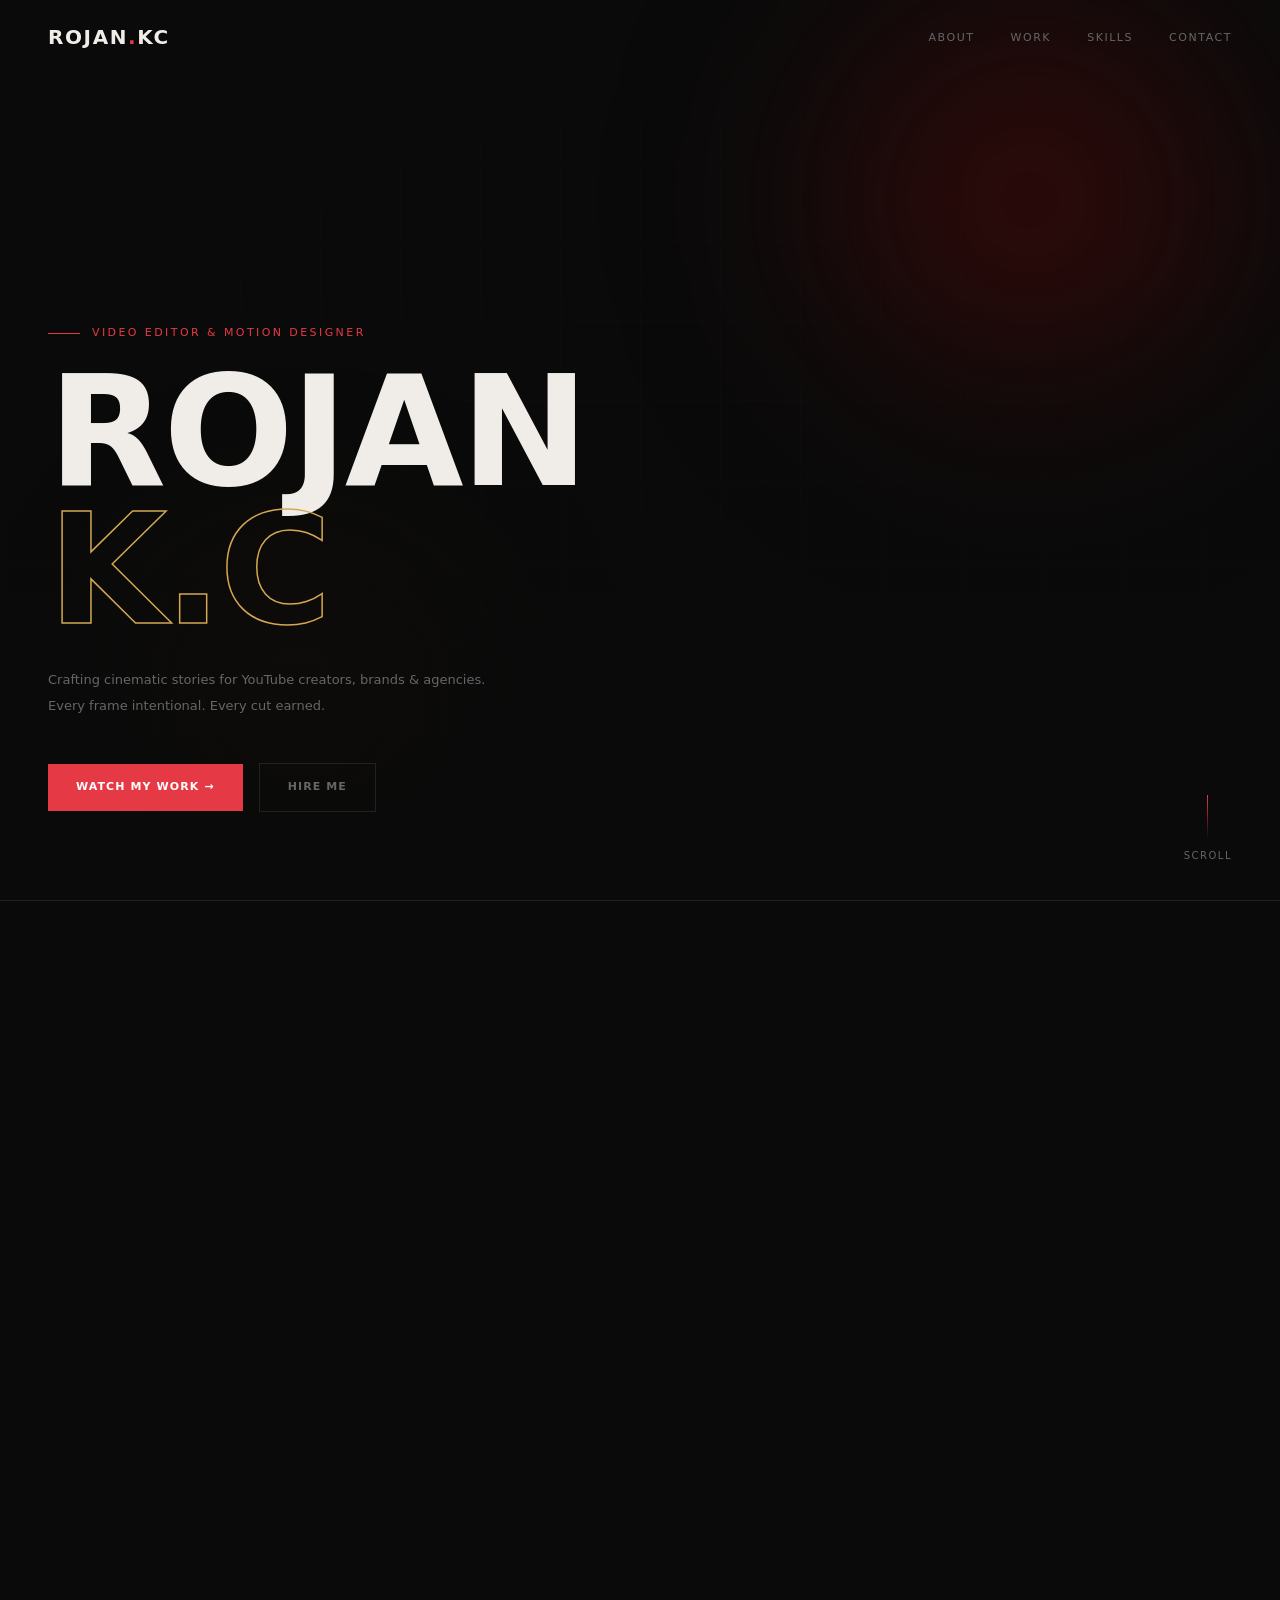
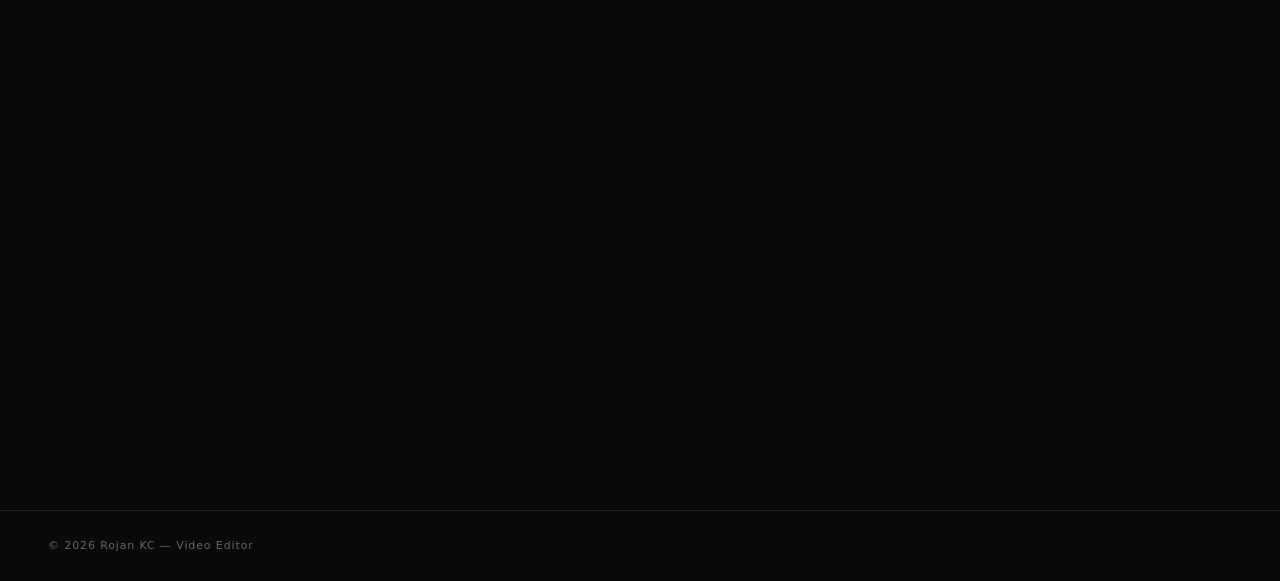
==== index.html @ 56414ee3 "updated short-form" ====
<!DOCTYPE html>
<html lang="en">
<head>
<meta charset="UTF-8">
<meta name="viewport" content="width=device-width, initial-scale=1.0">
<title>Rojan KC — Video Editor</title>
<link rel="stylesheet" href="styles.css">
</head>
<body>

<!-- MODAL -->
<div class="modal-bg" id="modal">
  <div class="modal-box">
    <button class="modal-close" id="mClose">✕</button>
    <div id="mContent"></div>
  </div>
</div>

<!-- NAV -->
<nav id="nav">
  <a href="#hero" class="logo">Rojan<span>.</span>KC</a>
  <ul class="nav-links">
    <li><a href="#about">About</a></li>
    <li><a href="#work">Work</a></li>
    <li><a href="#skills">Skills</a></li>
    <li><a href="#contact">Contact</a></li>
  </ul>
</nav>

<!-- HERO -->
<section id="hero">
  <div class="hero-grid"></div>
  <div class="hero-blob a"></div>
  <div class="hero-blob b"></div>
  <div class="hero-fade"></div>
  <div class="hero-content">
    <p class="hero-tag">Video Editor &amp; Motion Designer</p>
    <h1 class="hero-name">
      ROJAN
      <span class="outline">K.C</span>
    </h1>
    <p class="hero-desc">
      Crafting cinematic stories for YouTube creators, brands &amp; agencies.<br>
      Every frame intentional. Every cut earned.
    </p>
    <div class="hero-btns">
      <a href="#work" class="btn-solid">Watch My Work →</a>
      <a href="#contact" class="btn-ghost">Hire Me</a>
    </div>
  </div>
  <div class="hero-scroll">
    <div class="scroll-bar"></div>
    <span>Scroll</span>
  </div>
</section>

<!-- ABOUT -->
<section id="about">
  <div class="reveal">
    <div class="sec-label">About Me</div>
    <h2 class="about-title">Telling stories<br>through <em>motion</em></h2>
    <div class="about-body">
      <p>I'm Rojan KC, a video editor specialising in <strong>YouTube content, documentaries, and cinematic storytelling</strong>. I work with creators and brands who care about quality — not just output.</p>
      <p>My editing philosophy: <strong>serve the story</strong>. Pacing, rhythm, sound design, colour — every decision keeps the viewer hooked and feeling something.</p>
      <p>Based in Nepal, working with clients <strong>worldwide</strong>. Fast turnarounds, clean communication, zero fuss.</p>
    </div>
  </div>
  <div class="reveal">
    <div class="stats">
      <div class="stat"><div class="stat-n">5<sub>+</sub></div><div class="stat-l">Years editing</div></div>
      <div class="stat"><div class="stat-n">110<sub>+</sub></div><div class="stat-l">Projects done</div></div>
      <div class="stat"><div class="stat-n">30<sub>+</sub></div><div class="stat-l">Happy clients</div></div>
      <div class="stat"><div class="stat-n">∞</div><div class="stat-l">Coffee consumed</div></div>
    </div>
    <div class="avail-badge">
      <span class="pulse-dot"></span>
      Available for new projects
    </div>
  </div>
</section>

<!-- WORK -->
<section id="work">
  <div class="work-top reveal">
    <div>
      <div class="sec-label">Selected Work</div>
      <h2 class="work-title">The <em>reel</em></h2>
    </div>
    <div class="filters">
      <button class="fb on" data-f="all">All</button>
      <button class="fb" data-f="youtube">Long-form</button>
      <button class="fb" data-f="brand">Short-form</button>
    </div>
  </div>

  <div class="vgrid" id="vgrid"></div>

  <!-- SHORT-FORM GRID -->
  <div id="sfwrap">
    <div class="sf-label reveal">Short-form / Reels</div>
    <div class="sfgrid" id="sfgrid"></div>
  </div>

  <div style="margin-top:44px;text-align:center" class="reveal">
    <a href="https://ytjobs.co/talent/profile/49706?r=2" target="_blank" class="btn-ghost">
      View Full Portfolio on YT Jobs →
    </a>
  </div>
</section>

<!-- SKILLS -->
<section id="skills">
  <div class="sec-label reveal">Expertise</div>
  <div class="sk-wrap reveal" id="skEl">
    <div class="sk-col">
      <div class="sk-head">Software</div>
      <div class="sk-item">
        <div class="sk-top"><span>Adobe Premiere Pro</span><span>96%</span></div>
        <div class="sk-track"><div class="sk-fill r" data-w="96"></div></div>
      </div>
      <div class="sk-item">
        <div class="sk-top"><span>After Effects</span><span>92%</span></div>
        <div class="sk-track"><div class="sk-fill r" data-w="92"></div></div>
      </div>
      <div class="sk-item">
        <div class="sk-top"><span>Audition / Sound</span><span>90%</span></div>
        <div class="sk-track"><div class="sk-fill r" data-w="90"></div></div>
      </div>
      <div class="sk-item">
        <div class="sk-top"><span>Adobe Illustrator</span><span>85%</span></div>
        <div class="sk-track"><div class="sk-fill r" data-w="85"></div></div>
      </div>
      <div class="sk-item">
        <div class="sk-top"><span>Adobe Photoshop</span><span>90%</span></div>
        <div class="sk-track"><div class="sk-fill r" data-w="90"></div></div>
      </div>
    </div>
    <div class="sk-col">
      <div class="sk-head">Craft</div>
      <div class="sk-item">
        <div class="sk-top"><span>Colour Grading</span><span>90%</span></div>
        <div class="sk-track"><div class="sk-fill g" data-w="90"></div></div>
      </div>
      <div class="sk-item">
        <div class="sk-top"><span>Motion Graphics</span><span>92%</span></div>
        <div class="sk-track"><div class="sk-fill g" data-w="78"></div></div>
      </div>
      <div class="sk-item">
        <div class="sk-top"><span>YouTube Retention Editing</span><span>94%</span></div>
        <div class="sk-track"><div class="sk-fill g" data-w="94"></div></div>
      </div>
      <div class="sk-item">
        <div class="sk-top"><span>Short-form / Reels</span><span>87%</span></div>
        <div class="sk-track"><div class="sk-fill g" data-w="87"></div></div>
      </div>
    </div>
  </div>
</section>

<!-- CONTACT -->
<section id="contact">
  <div class="c-wrap">
    <div class="reveal">
      <div class="sec-label">Let's Work</div>
      <h2 class="c-title">GOT A<br><em>project?</em></h2>
      <p class="c-desc">Open for freelance work, long-term creator partnerships, and one-off projects. I reply within 24 hours.</p>
      <div class="c-links">
        <a href="/cdn-cgi/l/email-protection#b6cfd9c3c4f6d3dbd7dfda98d5d9db" class="c-link"><span class="__cf_email__" data-cfemail="641d0b1116240109050d084a070b09">[email&#160;protected]</span> <span class="c-arr">→</span></a>
        <a href="https://www.linkedin.com/in/rojan-kc-128224247/" target="_blank" class="c-link">LinkedIn / Rojan KC <span class="c-arr">→</span></a>
        <a href="https://ytjobs.co/talent/profile/49706?r=2" target="_blank" class="c-link">YT Jobs Portfolio <span class="c-arr">→</span></a>
      </div>
    </div>
    <div class="reveal">
      <div class="cform">
        <div><label>Your Name</label><input type="text" placeholder="Creator or Brand name"></div>
        <div><label>Email</label><input type="email" placeholder="you@example.com"></div>
        <div><label>Project Details</label><textarea placeholder="What do you need edited? Niche, style, deadline..."></textarea></div>
        <button class="cform-btn" type="button">Send Message →</button>
      </div>
    </div>
  </div>
</section>

<footer>
  <span>© 2026 Rojan KC — Video Editor</span>
  <a href="https://ytjobs.c
---- styles.css ----
/* ── RESET ── */
*,*::before,*::after{box-sizing:border-box;margin:0;padding:0}
html{scroll-behavior:smooth}

/* ── TOKENS ── */
:root{
  --bg:#0a0a0a;
  --s1:#111;
  --s2:#161616;
  --s3:#1c1c1c;
  --ink:#f0ede8;
  --dim:#666;
  --dim2:#444;
  --red:#e63946;
  --gold:#d4a853;
  --border:#222;
}

/* ── BASE ── */
body{
  font-family: system-ui, -apple-system, 'Segoe UI', sans-serif;
  background:var(--bg);
  color:var(--ink);
  font-size:13px;
  line-height:1.7;
  overflow-x:hidden;
}

/* ── NAV ── */
nav{
  position:fixed;top:0;left:0;right:0;z-index:500;
  display:flex;align-items:center;justify-content:space-between;
  padding:20px 48px;
  transition:background .3s,border-color .3s;
  border-bottom:1px solid transparent;
}
nav.on{background:rgba(10,10,10,.95);border-color:var(--border);}
.logo{
  font-size:20px;font-weight:800;letter-spacing:.08em;
  color:var(--ink);text-decoration:none;text-transform:uppercase;
}
.logo span{color:var(--red)}
.nav-links{display:flex;gap:36px;list-style:none}
.nav-links a{
  text-decoration:none;color:var(--dim);
  font-size:11px;letter-spacing:.14em;text-transform:uppercase;
  transition:color .2s;
}
.nav-links a:hover{color:var(--ink)}

/* ── HERO ── */
#hero{
  min-height:100vh;
  display:flex;flex-direction:column;justify-content:flex-end;
  padding:0 48px 88px;
  position:relative;overflow:hidden;
  background:var(--bg);
}

/* Animated gradient blob */
.hero-blob{
  position:absolute;
  border-radius:50%;
  filter:blur(80px);
  pointer-events:none;
}
.hero-blob.a{
  width:600px;height:600px;
  top:-100px;right:-50px;
  background:radial-gradient(circle,rgba(60,10,10,.9) 0%,transparent 70%);
  animation:blobA 8s ease-in-out infinite alternate;
}
.hero-blob.b{
  width:400px;height:400px;
  bottom:0;left:100px;
  background:radial-gradient(circle,rgba(30,20,5,.8) 0%,transparent 70%);
  animation:blobB 10s ease-in-out infinite alternate;
}
@keyframes blobA{from{transform:translate(0,0) scale(1)}to{transform:translate(-40px,40px) scale(1.1)}}
@keyframes blobB{from{transform:translate(0,0)}to{transform:translate(30px,-30px)}}

/* Grid lines */
.hero-grid{
  position:absolute;inset:0;
  background-image:
    linear-gradient(var(--border) 1px, transparent 1px),
    linear-gradient(90deg, var(--border) 1px, transparent 1px);
  background-size:80px 80px;
  opacity:.15;
  mask-image:radial-gradient(ellipse 80% 80% at 50% 50%, black 0%, transparent 100%);
}

.hero-fade{
  position:absolute;inset:0;
  background:linear-gradient(to bottom, transparent 30%, var(--bg) 100%);
}

.hero-content{position:relative;z-index:2}

.hero-tag{
  display:inline-flex;align-items:center;gap:12px;
  font-size:11px;letter-spacing:.22em;text-transform:uppercase;
  color:var(--red);margin-bottom:20px;
  opacity:0;animation:fadeUp .6s ease forwards .2s;
}
.hero-tag::before{content:'';width:32px;height:1px;background:var(--red)}

.hero-name{
  font-size:clamp(64px,12vw,180px);
  font-weight:900;
  line-height:.9;
  letter-spacing:-.02em;
  text-transform:uppercase;
  opacity:0;animation:fadeUp .8s ease forwards .35s;
}
.hero-name .outline{
  display:block;
  color:transparent;
  -webkit-text-stroke:1.5px var(--gold);
}

.hero-desc{
  margin-top:28px;max-width:480px;
  color:var(--dim);font-size:13px;line-height:2;
  opacity:0;animation:fadeUp .8s ease forwards .55s;
}

.hero-btns{
  margin-top:44px;display:flex;align-items:center;gap:16px;
  opacity:0;animation:fadeUp .8s ease forwards .75s;
}

.btn-solid{
  display:inline-flex;align-items:center;gap:8px;
  padding:14px 28px;
  background:var(--red);color:#fff;
  font-size:11px;font-weight:600;letter-spacing:.1em;text-transform:uppercase;
  text-decoration:none;
  transition:opacity .2s,box-shadow .3s;
  position:relative;overflow:hidden;
}
.btn-solid:hover{opacity:.88;box-shadow:0 0 40px rgba(230,57,70,.4)}

.btn-ghost{
  display:inline-flex;align-items:center;gap:8px;
  padding:14px 28px;
  border:1px solid var(--border);color:var(--dim);
  font-size:11px;font-weight:600;letter-spacing:.1em;text-transform:uppercase;
  text-decoration:none;
  transition:border-color .2s,color .2s;
}
.btn-ghost:hover{border-color:var(--dim2);color:var(--ink)}

.hero-scroll{
  position:absolute;bottom:36px;right:48px;z-index:2;
  display:flex;flex-direction:column;align-items:center;gap:8px;
  color:var(--dim);font-size:10px;letter-spacing:.15em;text-transform:uppercase;
  opacity:0;animation:fadeUp .8s ease forwards 1s;
}
.scroll-bar{
  width:1px;height:44px;
  background:linear-gradient(to bottom,var(--red),transparent);
  animation:scrollAnim 2s ease-in-out infinite;
}
@keyframes scrollAnim{0%,100%{opacity:.3;transform:scaleY(.8)}50%{opacity:1;transform:scaleY(1)}}

/* ── SECTION COMMON ── */
section{padding:120px 48px}
.sec-label{
  font-size:10px;letter-spacing:.25em;text-transform:uppercase;
  color:var(--red);margin-bottom:56px;
  display:flex;align-items:center;gap:14px;
}
.sec-label::before{content:'';width:24px;height:1px;background:var(--red)}

/* ── ABOUT ── */
#about{
  border-top:1px solid var(--border);
  display:grid;grid-template-columns:5fr 4fr;gap:80px;align-items:start;
}
.about-title{
  font-size:clamp(40px,5vw,72px);
  font-weight:800;line-height:.95;
  letter-spacing:-.02em;text-transform:uppercase;
  margin-bottom:28px;
}
.about-title em{
  font-style:italic;font-weight:300;
  color:var(--gold);-webkit-text-stroke:.5px var(--gold);
}
.about-body{color:var(--dim);font-size:13px;line-height:2}
.about-body p+p{margin-top:16px}
.about-body strong{color:var(--ink);font-weight:600}

.stats{
  display:grid;grid-template-columns:1fr 1fr;
  gap:1px;background:var(--border);
  border:1px solid var(--border);margin-bottom:24px;
}
.stat{background:var(--s1);padding:28px 22px}
.stat-n{
  font-size:52px;font-weight:900;line-height:1;
  letter-spacing:-.03em;
}
.stat-n sub{font-size:.45em;color:var(--red);vertical-align:bottom;font-weight:400}
.stat-l{font-size:10px;letter-spacing:.12em;text-transform:uppercase;color:var(--dim);margin-top:6px}

.avail-badge{
  display:inline-flex;align-items:center;gap:10px;
  border:1px solid var(--border);padding:11px 18px;
  font-size:11px;letter-spacing:.1em;text-transform:uppercase;color:var(--dim);
}
.pulse-dot{
  width:8px;height:8px;border-radius:50%;
  background:#3ecf5e;box-shadow:0 0 8px #3ecf5e;
  animation:pulse 2s ease-in-out infinite;
}
@keyframes pulse{0%,100%{opacity:1}50%{opacity:.25}}

/* ── WORK ── */
#work{border-top:1px solid var(--border)}

.work-top{
  display:flex;align-items:flex-end;
  justify-content:space-between;margin-bottom:48px;
}
.work-title{
  font-size:clamp(40px,5vw,68px);
  font-weight:900;line-height:.95;letter-spacing:-.02em;text-transform:uppercase;
}
.work-title em{font-style:italic;font-weight:300;color:var(--gold)}

.filters{display:flex;gap:3px}
.fb{
  padding:8px 16px;
  background:transparent;border:1px solid var(--border);
  color:var(--dim);font-size:10px;letter-spacing:.1em;text-transform:uppercase;
  cursor:pointer;transition:all .2s;font-family:inherit;
}
.fb:hover,.fb.on{background:var(--red);border-color:var(--red);color:#fff}

/* VIDEO GRID */
.vgrid{
  display:grid;
  grid-template-columns:repeat(12,1fr);
  gap:4px;
}
.vc{
  position:relative;overflow:hidden;
  cursor:pointer;
}
.vc.big{grid-column:span 7;aspect-ratio:16/9}
.vc.med{grid-column:span 5;aspect-ratio:16/9}
.vc.sm {grid-column:span 4;aspect-ratio:16/9}

/* Card face — pure CSS, zero external deps */
.vc-face{
  position:absolute;inset:0;
  transition:transform .6s cubic-bezier(.2,0,.1,1);
}
.vc:hover .vc-face{transform:scale(1.05)}

/* Each card gets a unique dark gradient */
.bg1{background:linear-gradient(135deg,#1a0806 0%,#3a1510 50%,#1a0806 100%)}
.bg2{background:linear-gradient(135deg,#06101a 0%,#0f2240 50%,#06101a 100%)}
.bg3{background:linear-gradient(135deg,#0a1206 0%,#182e0c 50%,#0a1206 100%)}
.bg4{background:linear-gradient(135deg,#140610 0%,#301020 50%,#140610 100%)}
.bg5{background:linear-gradient(135deg,#120d04 0%,#2e2008 50%,#120d04 100%)}
.bg6{background:linear-gradient(135deg,#060c18 0%,#0c1c36 50%,#060c18 100%)}
.bg7{background:linear-gradient(135deg,#081212 0%,#103030 50%,#081212 100%)}

/* Grain texture */
.vc-grain{
  position:absolute;inset:0;
  background-image:url("data:image/svg+xml,%3Csvg xmlns='http://www.w3.org/2000/svg' width='300' height='300'%3E%3Cfilter id='f'%3E%3CfeTurbulence baseFrequency='0.8' numOctaves='4' type='fractalNoise'/%3E%3C/filter%3E%3Crect width='300' height='300' filter='url(%23f)' opacity='0.08'/%3E%3C/svg%3E");
  opacity:1;pointer-events:none;
}

/* Vignette */
.vc-vign{
  position:absolute;inset:0;
  background:radial-gradient(ellipse at center,transparent 30%,rgba(0,0,0,.6) 100%);
}

/* Bottom info */
.vc-info{
  position:absolute;bottom:0;left:0;right:0;
  padding:48px 20px 20px;
  background:linear-gradient(to top,rgba(0,0,0,.9) 0%,transparent 100%);
  z-index:2;
}
.vc-genre{
  font-size:9px;letter-spacing:.2em;text-transform:uppercase;
  color:var(--red);margin-bottom:6px;
}
.vc-title{
  font-size:16px;font-weight:700;line-height:1.2;color:#fff;
}
.vc.big .vc-title{font-size:22px}
.vc.sm  .vc-title{font-size:13px}

/* Play button */
.vc-play{
  position:absolute;top:50%;left:50%;
  transform:translate(-50%,-50%) scale(.8);
  width:52px;height:52px;border-radius:50%;
  background:rgba(230,57,70,.9);
  display:flex;align-items:center;justify-content:center;
  opacity:0;z-index:3;
  transition:opacity .3s,transform .3s,box-shadow .3s;
}
.vc:hover .vc-play{
  opacity:1;transform:translate(-50%,-50%) scale(1);
  box-shadow:0 0 30px rgba(230,57,70,.5);
}

/* Top-right YT badge */
.vc-ytbadge{
  position:absolute;top:12px;right:12px;z-index:3;
  background:rgba(0,0,0,.7);
  border:1px solid rgba(255,255,255,.1);
  padding:4px 9px;
  display:flex;align-items:center;gap:5px;
  font-size:9px;letter-spacing:.1em;text-transform:uppercase;color:rgba(255,255,255,.65);
}

/* Top-left corner accent */
.vc-corner{
  position:absolute;top:0;left:0;z-index:3;
  width:24px;height:24px;
}
.vc-corner::before{content:'';position:absolute;top:0;left:0;right:0;height:2px;background:var(--red)}
.vc-corner::after {content:'';position:absolute;top:0;left:0;bottom:0;width:2px;background:var(--red)}

/* Number label */
.vc-num{
  position:absolute;top:14px;left:22px;z-index:3;
  font-size:10px;letter-spacing:.1em;color:rgba(255,255,255,.2);
}

/* ── SKILLS ── */
#skills{border-top:1px solid var(--border)}
.sk-wrap{
  display:grid;grid-template-columns:1fr 1fr;
  gap:1px;background:var(--border);border:1px solid var(--border);
}
.sk-col{background:var(--s1);padding:44px 40px}
.sk-head{
  font-size:22px;font-weight:800;letter-spacing:-.01em;
  text-transform:uppercase;margin-bottom:36px;
}
.sk-item{margin-bottom:26px}
.sk-top{
  display:flex;justify-content:space-between;
  font-size:12px;letter-spacing:.03em;margin-bottom:10px;
}
.sk-top span:last-child{color:var(--dim);font-size:11px}
.sk-track{height:2px;background:var(--border);position:relative;border-radius:2px}
.sk-fill{
  position:absolute;left:0;top:0;bottom:0;
  width:0%;border-radius:2px;
  transition:width 1.4s cubic-bezier(.4,0,.2,1);
}
.sk-fill.r{background:linear-gradient(to right,#b02028,var(--red))}
.sk-fill.g{background:linear-gradient(to right,#9a7820,var(--gold))}
.sk-fill::after{
  content:'';position:absolute;right:-4px;top:-3px;
  width:8px;height:8px;border-radius:50%;background:inherit;
}

/* ── CONTACT ── */
#contact{border-top:1px solid var(--border)}
.c-wrap{display:grid;grid-template-columns:1fr 1fr;gap:80px;align-items:start}
.c-title{
  font-size:clamp(48px,6vw,88px);font-weight:900;
  line-height:.92;letter-spacing:-.02em;text-transform:uppercase;
  margin-bottom:28px;
}
.c-title em{
  font-style:italic;font-weight:300;
  color:transparent;-webkit-text-stroke:1.5px var(--gold);
}
.c-desc{color:var(--dim);font-size:13px;line-height:2;max-width:360px;margin-bottom:36px}
.c-links{border:1px solid var(--border)}
.c-link{
  display:flex;align-items:center;justify-content:space-between;
  padding:17px 22px;border-bottom:1px solid var(--border);
  text-decoration:none;color:var(--ink);font-size:12px;letter-spacing:.04em;
  transition:background .2s,padding-left .25s;
  position:relative;
}
.c-link::before{
  content:'';position:absolute;left:0;top:0;bottom:0;
  width:2px;background:var(--red);
  transform:scaleY(0);transition:transform .25s;
}
.c-link:last-child{border-bottom:none}
.c-link:hover{background:var(--s2);padding-left:28px}
.c-link:hover::before{transform:scaleY(1)}
.c-arr{color:var(--red)}

.cform{display:flex;flex-direction:column;gap:16px}
.cform label{
  display:block;margin-bottom:6px;
  font-size:10px;letter-spacing:.16em;text-transform:uppercase;color:var(--dim);
}
.cform input,.cform textarea{
  width:100%;
  background:var(--s2);border:1px solid var(--border);
  padding:13px 15px;
  font-family:inherit;font-size:13px;color:var(--ink);
  outline:none;resize:none;
  transition:border-color .2s;
}
.cform input:focus,.cform textarea:focus{border-color:var(--red)}
.cform textarea{min-height:110px}
.cform-btn{
  align-self:flex-start;
  padding:13px 32px;
  background:var(--red);color:#fff;border:none;
  font-family:inherit;font-size:11px;font-weight:600;
  letter-spacing:.12em;text-transform:uppercase;
  cursor:pointer;transition:box-shadow .3s,opacity .2s;
}
.cform-btn:hover{box-shadow:0 0 30px rgba(230,57,70,.4);opacity:.9}

/* ── FOOTER ── */
footer{
  border-top:1px solid var(--border);
  padding:26px 48px;
  display:flex;align-items:center;justify-content:space-between;
  font-size:11px;letter-spacing:.08em;color:var(--dim);
}
footer a{color:var(--red);text-decoration:none}
footer a:hover{text-decoration:underline}

/* ── MODAL ── */
.modal-bg{
  position:fixed;inset:0;
  background:rgba(0,0,0,.96);
  z-index:2000;
  display:flex;align-items:center;justify-content:center;
  opacity:0;pointer-events:none;
  transition:opacity .3s;
}
.modal-bg.open{opacity:1;pointer-events:all}
.modal-box{width:min(920px,94vw);aspect-ratio:16/9;position:relative}
.modal-box iframe{width:100%;height:100%;border:none}
.modal-close{
  position:absolute;top:-44px;right:0;
  background:none;border:none;color:rgba(255,255,255,.5);
  font-size:26px;cursor:pointer;padding:4px;
  transition:color .2s;
}
.modal-close:hover{color:#fff}
#mContent{width:100%;height:100%}

/* ── REVEAL ── */
.reveal{opacity:0;transform:translateY(22px);transition:opacity .75s ease,transform .75s ease}
.reveal.in{opacity:1;transform:none}

/* ── KEYFRAMES ── */
@keyframes fadeUp{from{opacity:0;transform:translateY(26px)}to{opacity:1;transform:none}}

/* ── RESPONSIVE ── */
@media(max-width:900px){
  nav{padding:18px 22px}
  .nav-links{display:none}
  section{padding:80px 22px}
  #hero{padding:0 22px 64px}
  #about,.c-wrap{grid-template-columns:1fr;gap:48px}
  .sk-wrap{grid-template-columns:1fr}
  .vgrid{grid-template-columns:1fr}
  .vc.big,.vc.med,.vc.sm{grid-column:span 1}
  .work-top{flex-direction:column;align-items:flex-start;gap:18px}
  footer{flex-direction:column;gap:8px;text-align:center}
}
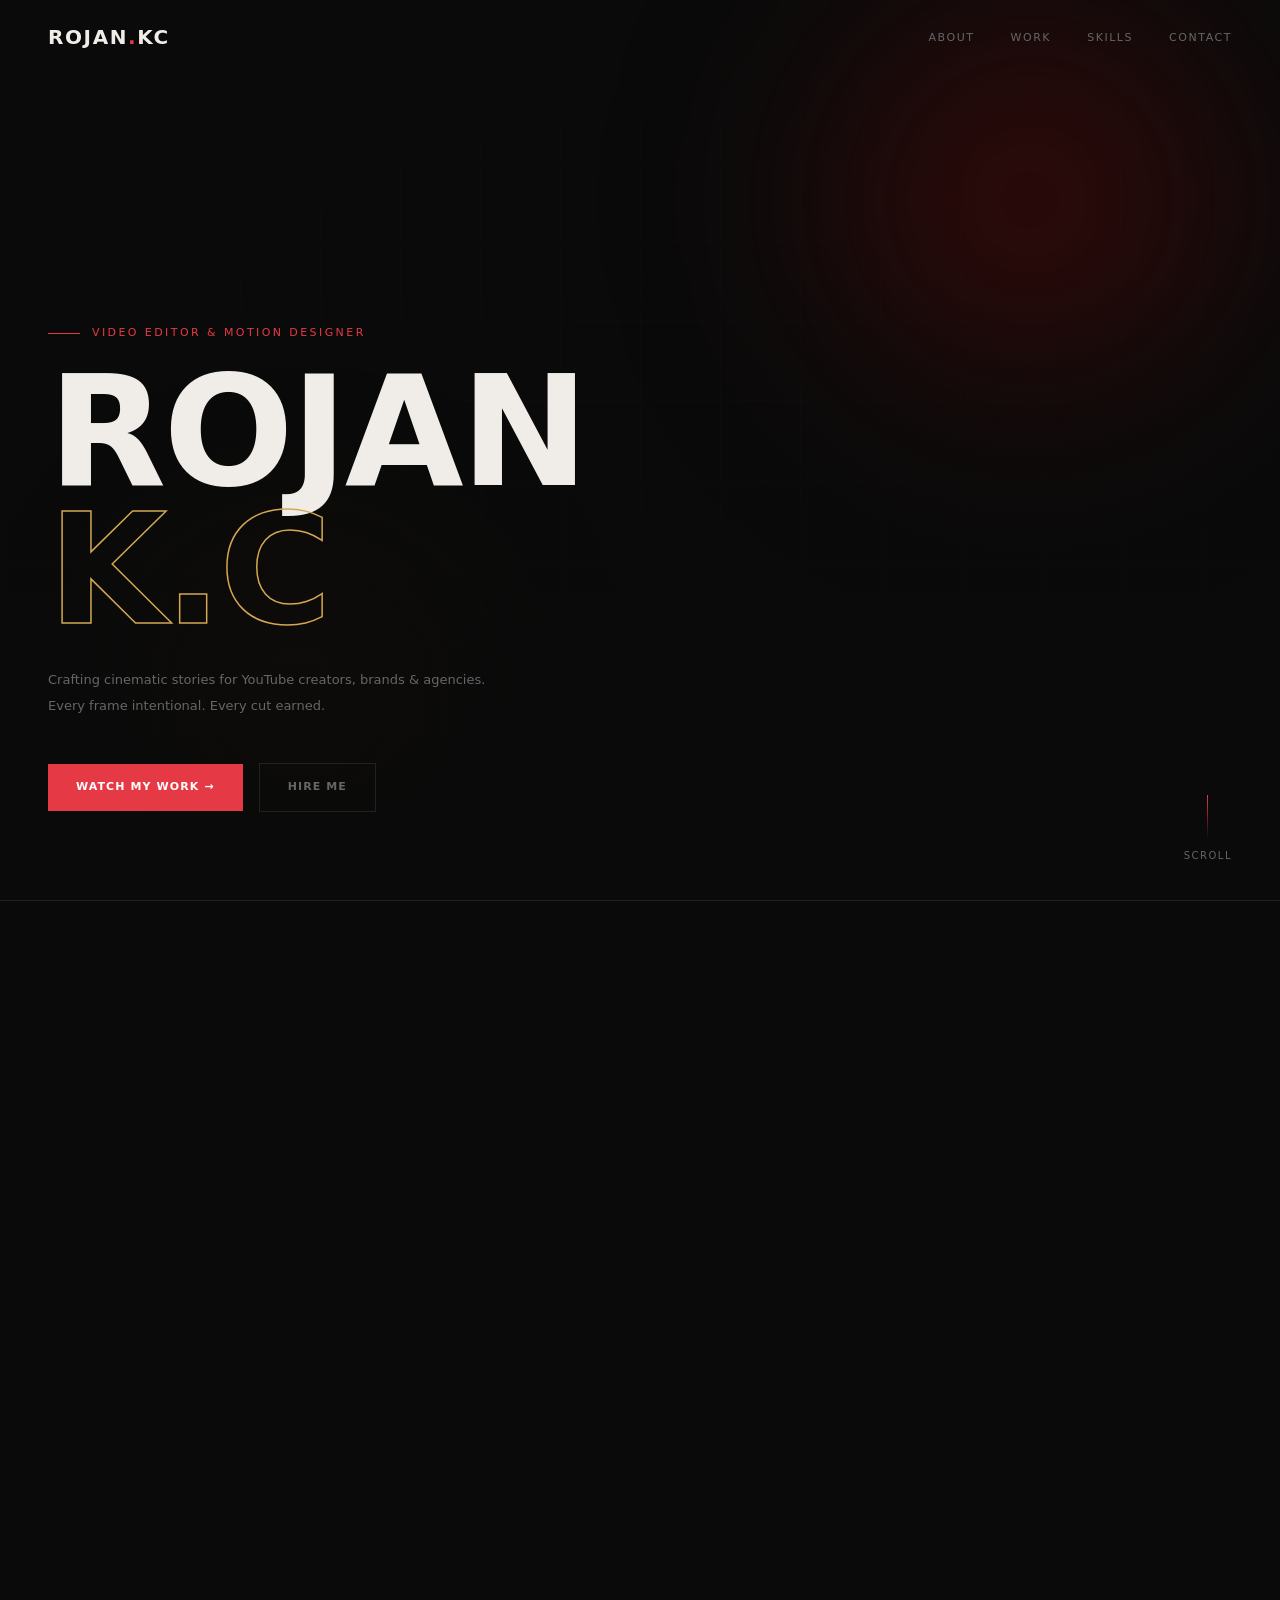
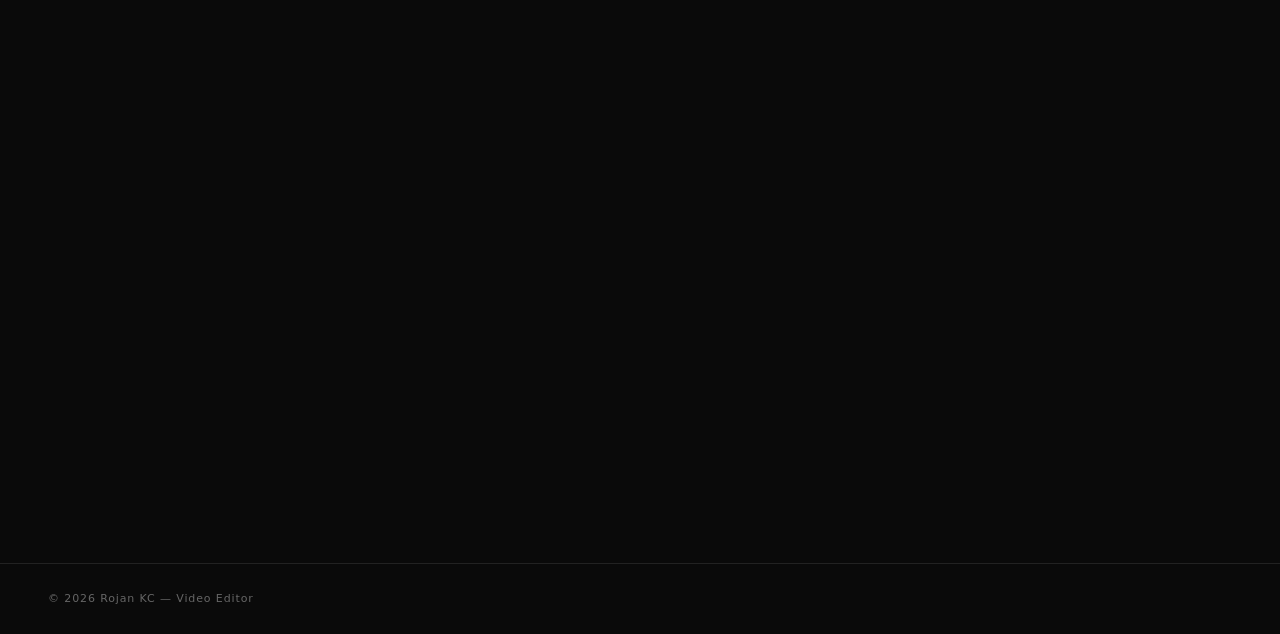
==== commit c3901376: "Update index.html" ====
--- a/index.html
+++ b/index.html
@@ -1,4 +1,3 @@
-
 <!DOCTYPE html>
 <html lang="en">
 <head>
--- a/styles.css
+++ b/styles.css
@@ -1,8 +1,8 @@
-/* ── RESET ── */
+/* â”€â”€ RESET â”€â”€ */
 *,*::before,*::after{box-sizing:border-box;margin:0;padding:0}
 html{scroll-behavior:smooth}
 
-/* ── TOKENS ── */
+/* â”€â”€ TOKENS â”€â”€ */
 :root{
   --bg:#0a0a0a;
   --s1:#111;
@@ -16,7 +16,7 @@
   --border:#222;
 }
 
-/* ── BASE ── */
+/* â”€â”€ BASE â”€â”€ */
 body{
   font-family: system-ui, -apple-system, 'Segoe UI', sans-serif;
   background:var(--bg);
@@ -26,7 +26,7 @@
   overflow-x:hidden;
 }
 
-/* ── NAV ── */
+/* â”€â”€ NAV â”€â”€ */
 nav{
   position:fixed;top:0;left:0;right:0;z-index:500;
   display:flex;align-items:center;justify-content:space-between;
@@ -48,7 +48,7 @@
 }
 .nav-links a:hover{color:var(--ink)}
 
-/* ── HERO ── */
+/* â”€â”€ HERO â”€â”€ */
 #hero{
   min-height:100vh;
   display:flex;flex-direction:column;justify-content:flex-end;
@@ -164,7 +164,7 @@
 }
 @keyframes scrollAnim{0%,100%{opacity:.3;transform:scaleY(.8)}50%{opacity:1;transform:scaleY(1)}}
 
-/* ── SECTION COMMON ── */
+/* â”€â”€ SECTION COMMON â”€â”€ */
 section{padding:120px 48px}
 .sec-label{
   font-size:10px;letter-spacing:.25em;text-transform:uppercase;
@@ -173,7 +173,7 @@
 }
 .sec-label::before{content:'';width:24px;height:1px;background:var(--red)}
 
-/* ── ABOUT ── */
+/* â”€â”€ ABOUT â”€â”€ */
 #about{
   border-top:1px solid var(--border);
   display:grid;grid-template-columns:5fr 4fr;gap:80px;align-items:start;
@@ -217,7 +217,7 @@
 }
 @keyframes pulse{0%,100%{opacity:1}50%{opacity:.25}}
 
-/* ── WORK ── */
+/* â”€â”€ WORK â”€â”€ */
 #work{border-top:1px solid var(--border)}
 
 .work-top{
@@ -253,7 +253,7 @@
 .vc.med{grid-column:span 5;aspect-ratio:16/9}
 .vc.sm {grid-column:span 4;aspect-ratio:16/9}
 
-/* Card face — pure CSS, zero external deps */
+/* Card face â€” pure CSS, zero external deps */
 .vc-face{
   position:absolute;inset:0;
   transition:transform .6s cubic-bezier(.2,0,.1,1);
@@ -338,7 +338,7 @@
   font-size:10px;letter-spacing:.1em;color:rgba(255,255,255,.2);
 }
 
-/* ── SKILLS ── */
+/* â”€â”€ SKILLS â”€â”€ */
 #skills{border-top:1px solid var(--border)}
 .sk-wrap{
   display:grid;grid-template-columns:1fr 1fr;
@@ -368,7 +368,7 @@
   width:8px;height:8px;border-radius:50%;background:inherit;
 }
 
-/* ── CONTACT ── */
+/* â”€â”€ CONTACT â”€â”€ */
 #contact{border-top:1px solid var(--border)}
 .c-wrap{display:grid;grid-template-columns:1fr 1fr;gap:80px;align-items:start}
 .c-title{
@@ -424,7 +424,7 @@
 }
 .cform-btn:hover{box-shadow:0 0 30px rgba(230,57,70,.4);opacity:.9}
 
-/* ── FOOTER ── */
+/* â”€â”€ FOOTER â”€â”€ */
 footer{
   border-top:1px solid var(--border);
   padding:26px 48px;
@@ -434,7 +434,7 @@
 footer a{color:var(--red);text-decoration:none}
 footer a:hover{text-decoration:underline}
 
-/* ── MODAL ── */
+/* â”€â”€ MODAL â”€â”€ */
 .modal-bg{
   position:fixed;inset:0;
   background:rgba(0,0,0,.96);
@@ -455,14 +455,78 @@
 .modal-close:hover{color:#fff}
 #mContent{width:100%;height:100%}
 
-/* ── REVEAL ── */
+/* â”€â”€ REVEAL â”€â”€ */
 .reveal{opacity:0;transform:translateY(22px);transition:opacity .75s ease,transform .75s ease}
 .reveal.in{opacity:1;transform:none}
 
-/* ── KEYFRAMES ── */
+/* â”€â”€ KEYFRAMES â”€â”€ */
 @keyframes fadeUp{from{opacity:0;transform:translateY(26px)}to{opacity:1;transform:none}}
 
-/* ── RESPONSIVE ── */
+/* â”€â”€ SHORT-FORM SECTION â”€â”€ */
+#sfwrap{margin-top:40px}
+.sf-label{
+  font-size:10px;letter-spacing:.22em;text-transform:uppercase;
+  color:var(--dim);margin-bottom:18px;
+  display:flex;align-items:center;gap:12px;
+}
+.sf-label::before{content:'';width:18px;height:1px;background:var(--dim)}
+
+.sfgrid{
+  display:grid;
+  grid-template-columns:repeat(4,1fr);
+  gap:4px;
+}
+
+/* Portrait card */
+.svc{
+  position:relative;overflow:hidden;cursor:pointer;
+  aspect-ratio:9/16;background:#0d0d0d;
+}
+.svc-video{
+  position:absolute;inset:0;width:100%;height:100%;
+  object-fit:cover;
+  transition:transform .6s cubic-bezier(.2,0,.1,1);
+}
+.svc:hover .svc-video{transform:scale(1.04)}
+
+.svc-badge{
+  position:absolute;top:12px;right:12px;z-index:3;
+  background:rgba(0,0,0,.7);
+  border:1px solid rgba(255,255,255,.1);
+  padding:4px 9px;
+  font-size:9px;letter-spacing:.1em;text-transform:uppercase;
+  color:rgba(255,255,255,.65);
+}
+
+.svc-play{
+  position:absolute;top:50%;left:50%;
+  transform:translate(-50%,-50%) scale(.8);
+  width:44px;height:44px;border-radius:50%;
+  background:rgba(230,57,70,.9);
+  display:flex;align-items:center;justify-content:center;
+  opacity:0;z-index:3;
+  transition:opacity .3s,transform .3s,box-shadow .3s;
+}
+.svc:hover .svc-play{
+  opacity:1;transform:translate(-50%,-50%) scale(1);
+  box-shadow:0 0 24px rgba(230,57,70,.5);
+}
+
+.svc-info{
+  position:absolute;bottom:0;left:0;right:0;
+  padding:40px 14px 14px;
+  background:linear-gradient(to top,rgba(0,0,0,.92) 0%,transparent 100%);
+  z-index:2;
+}
+.svc-info .vc-title{font-size:13px}
+
+/* Portrait modal */
+.modal-bg.portrait .modal-box{
+  width:min(400px,94vw);
+  aspect-ratio:9/16;
+}
+
+/* â”€â”€ RESPONSIVE â”€â”€ */
 @media(max-width:900px){
   nav{padding:18px 22px}
   .nav-links{display:none}
@@ -474,4 +538,5 @@
   .vc.big,.vc.med,.vc.sm{grid-column:span 1}
   .work-top{flex-direction:column;align-items:flex-start;gap:18px}
   footer{flex-direction:column;gap:8px;text-align:center}
-}
+  .sfgrid{grid-template-columns:repeat(2,1fr)}
+}
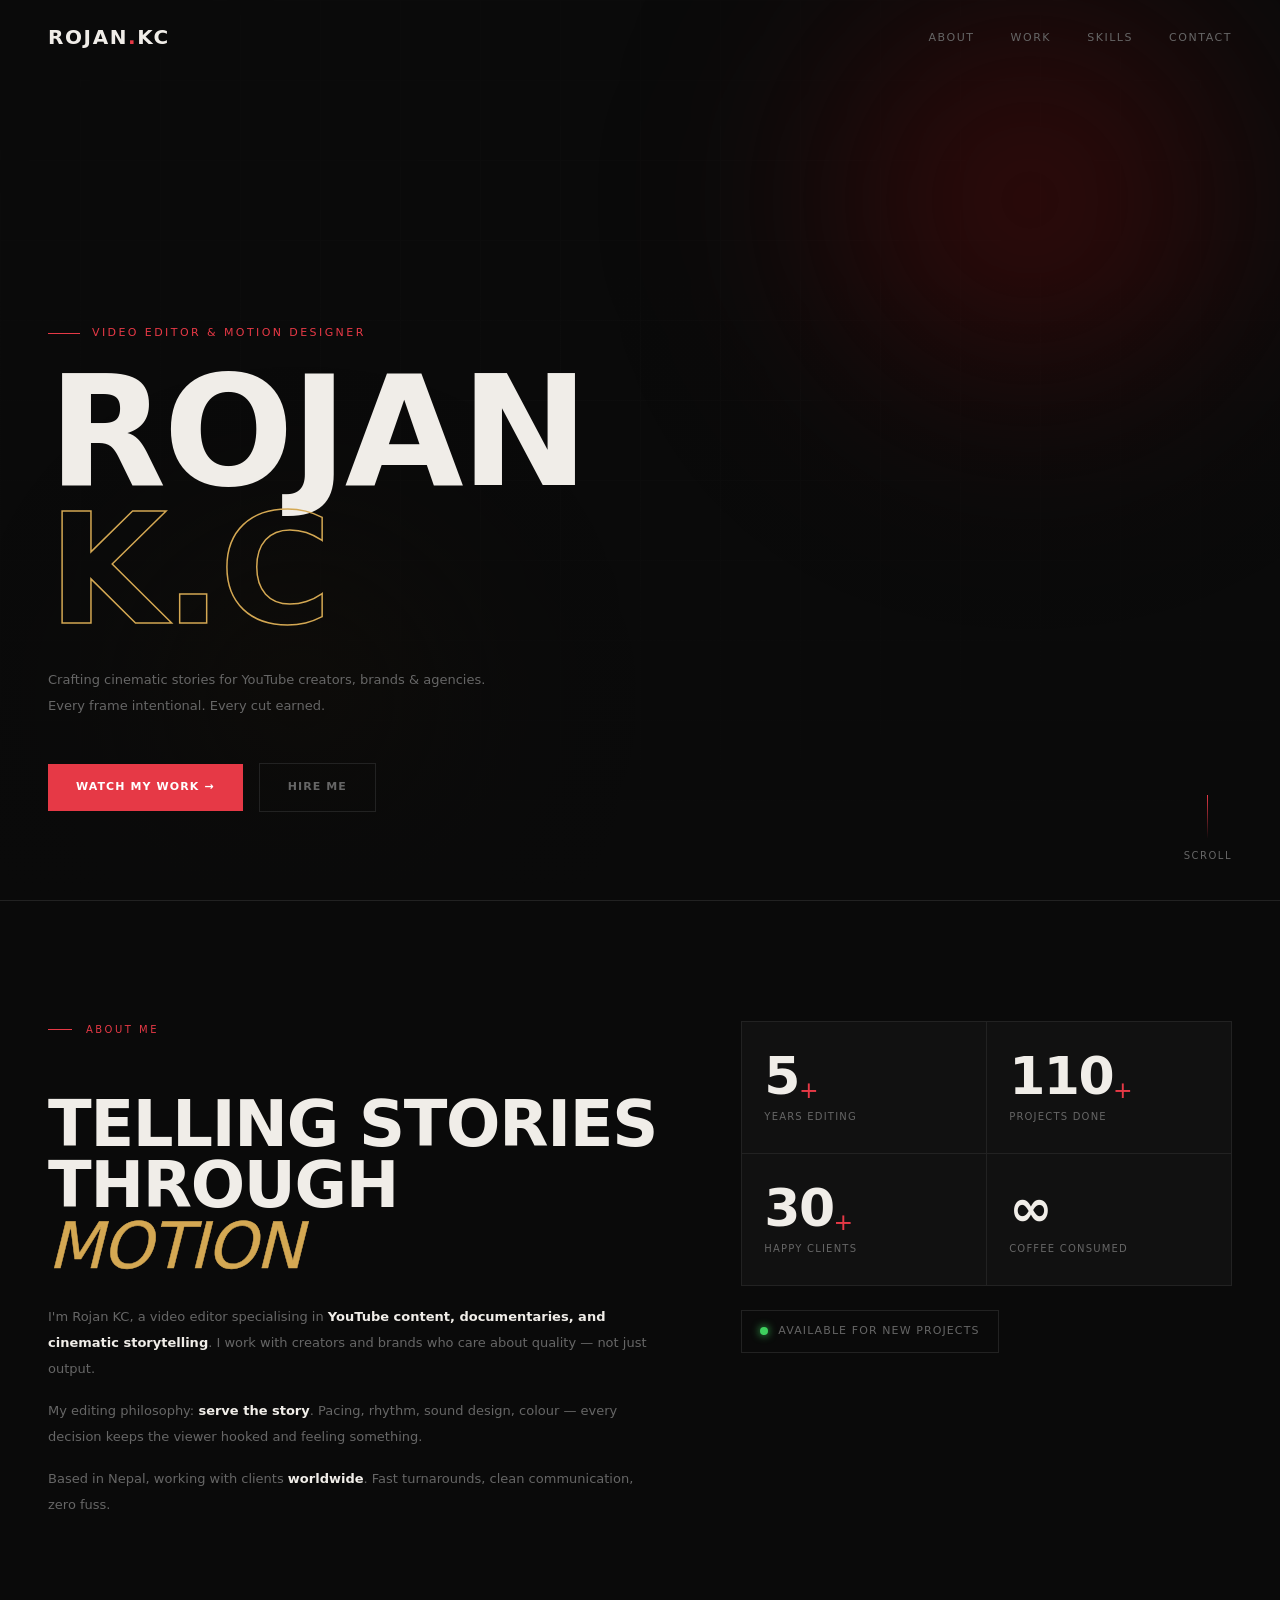
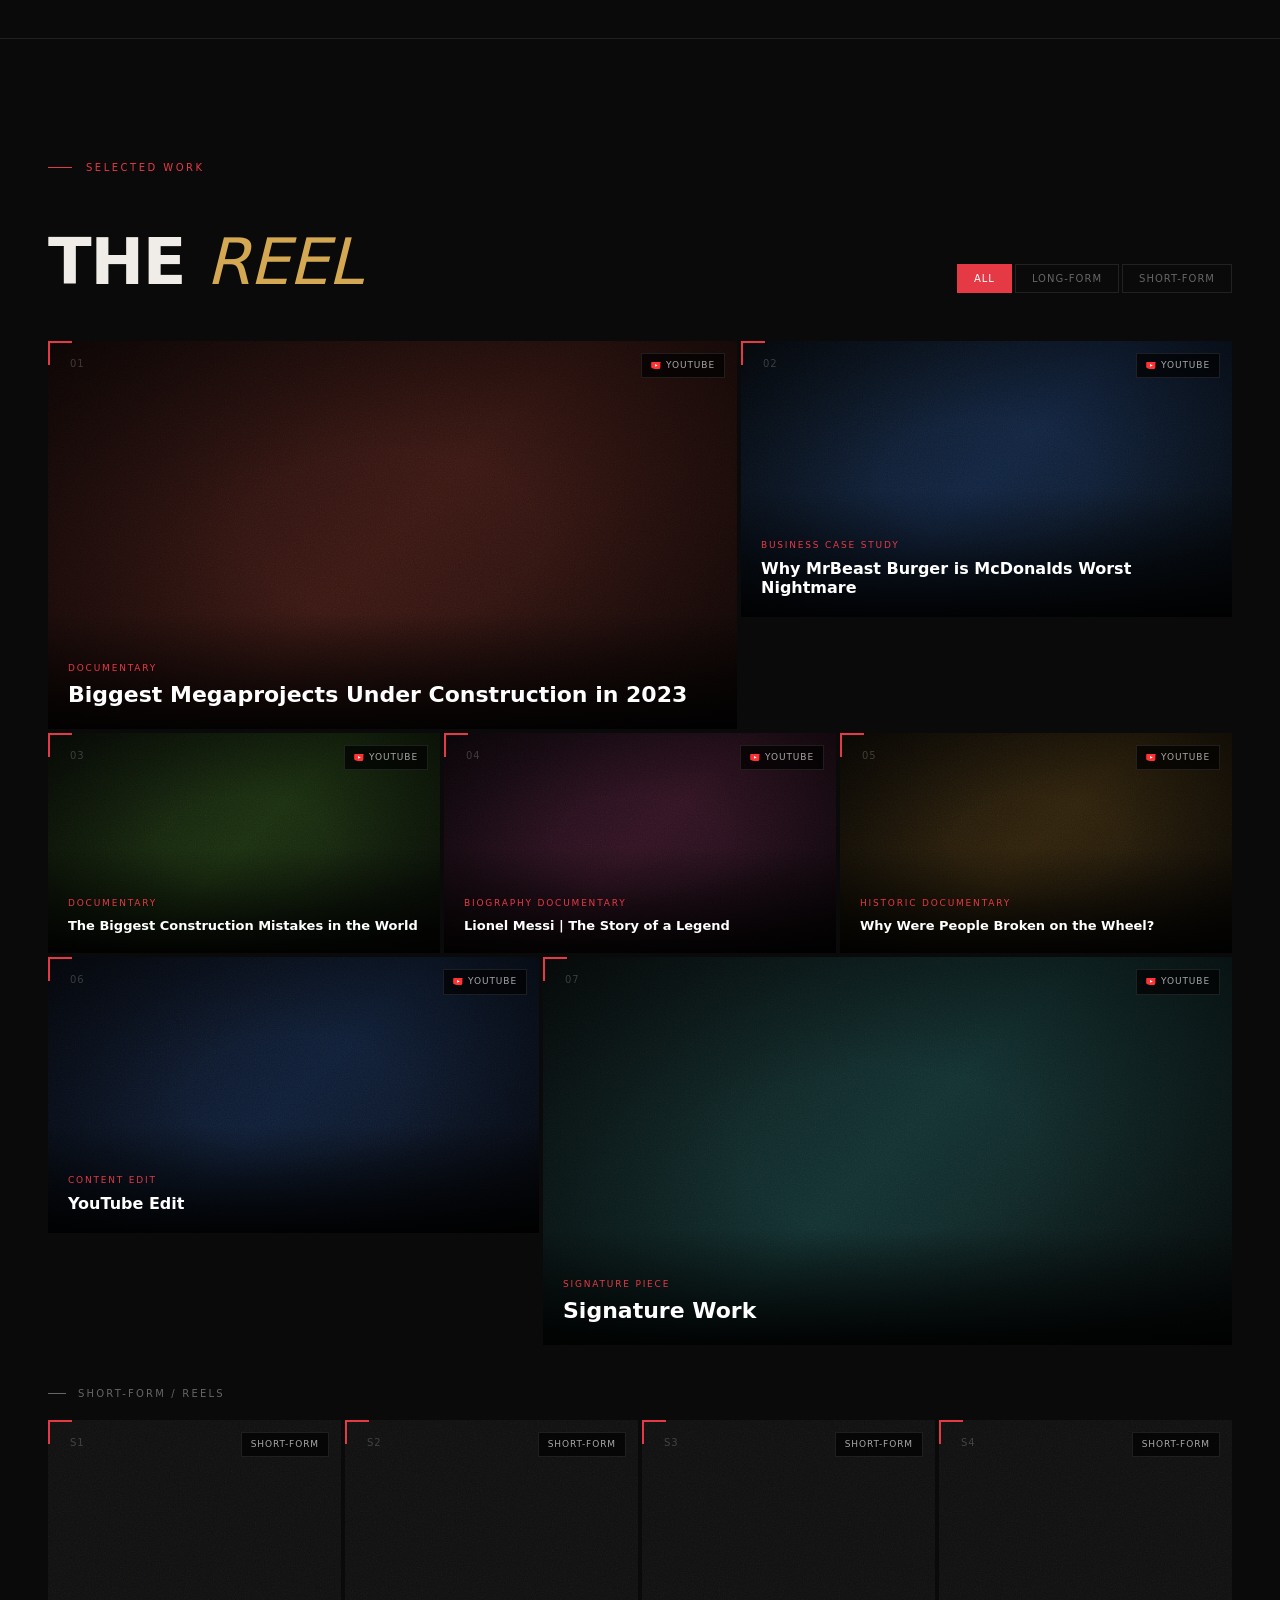
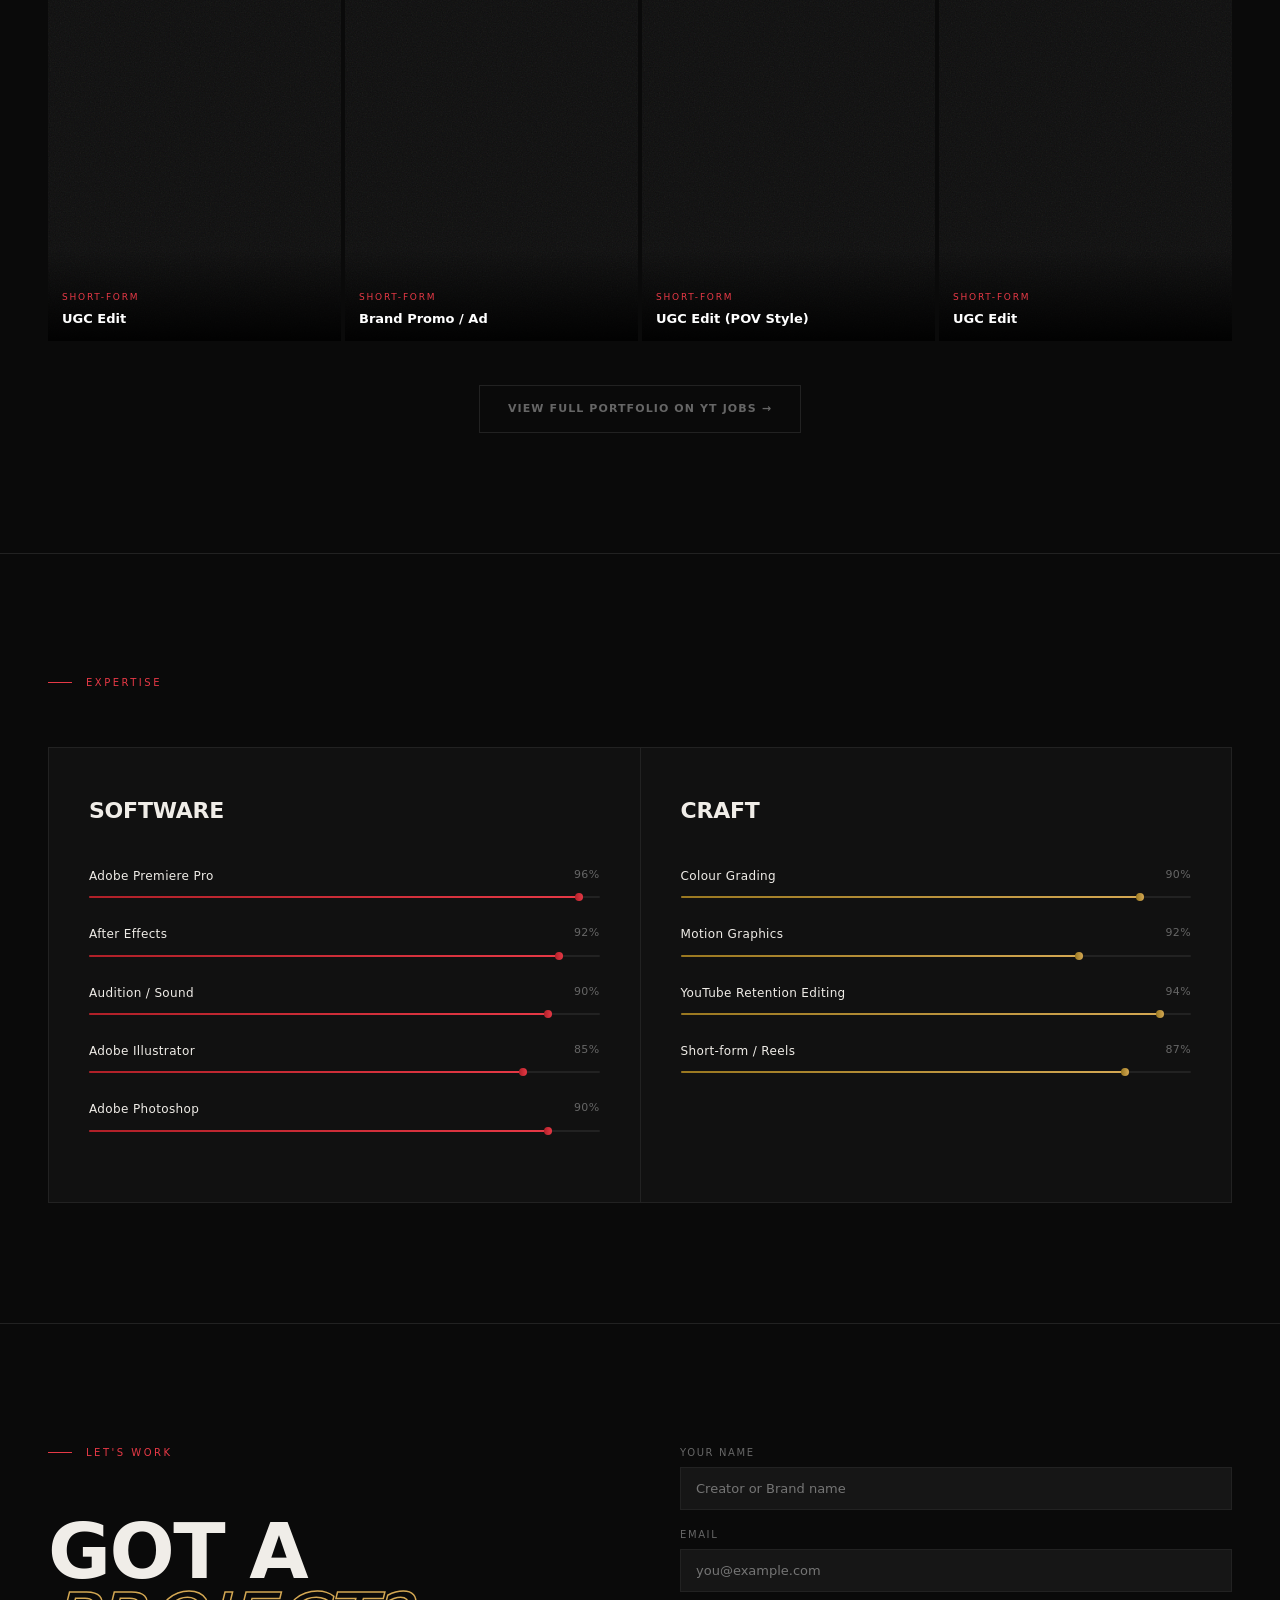
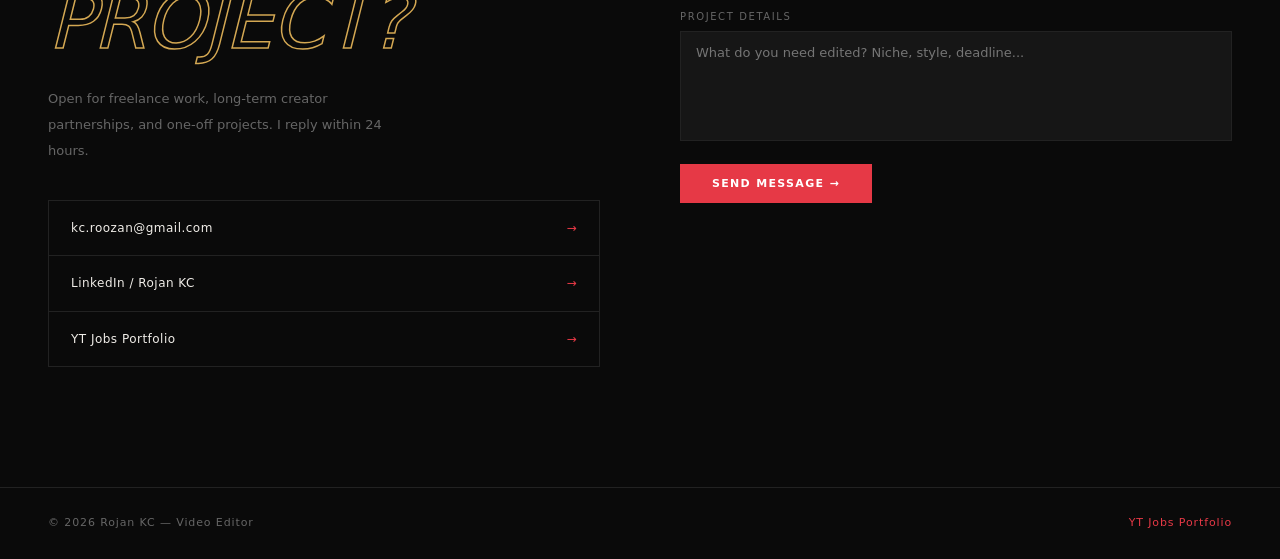
==== commit acaa3e42: "Update index.html" ====
--- a/index.html
+++ b/index.html
@@ -165,7 +165,7 @@
       <h2 class="c-title">GOT A<br><em>project?</em></h2>
       <p class="c-desc">Open for freelance work, long-term creator partnerships, and one-off projects. I reply within 24 hours.</p>
       <div class="c-links">
-        <a href="/cdn-cgi/l/email-protection#b6cfd9c3c4f6d3dbd7dfda98d5d9db" class="c-link"><span class="__cf_email__" data-cfemail="641d0b1116240109050d084a070b09">[email&#160;protected]</span> <span class="c-arr">→</span></a>
+        <a href="mailto:your@email.com" class="c-link">kc.roozan@gmail.com <span class="c-arr">→</span></a>
         <a href="https://www.linkedin.com/in/rojan-kc-128224247/" target="_blank" class="c-link">LinkedIn / Rojan KC <span class="c-arr">→</span></a>
         <a href="https://ytjobs.co/talent/profile/49706?r=2" target="_blank" class="c-link">YT Jobs Portfolio <span class="c-arr">→</span></a>
       </div>
@@ -183,4 +183,9 @@
 
 <footer>
   <span>© 2026 Rojan KC — Video Editor</span>
-  <a href="https://ytjobs.c
+  <a href="https://ytjobs.co/talent/profile/49706?r=2" target="_blank">YT Jobs Portfolio</a>
+</footer>
+
+<script src="main.js"></script>
+</body>
+</html>
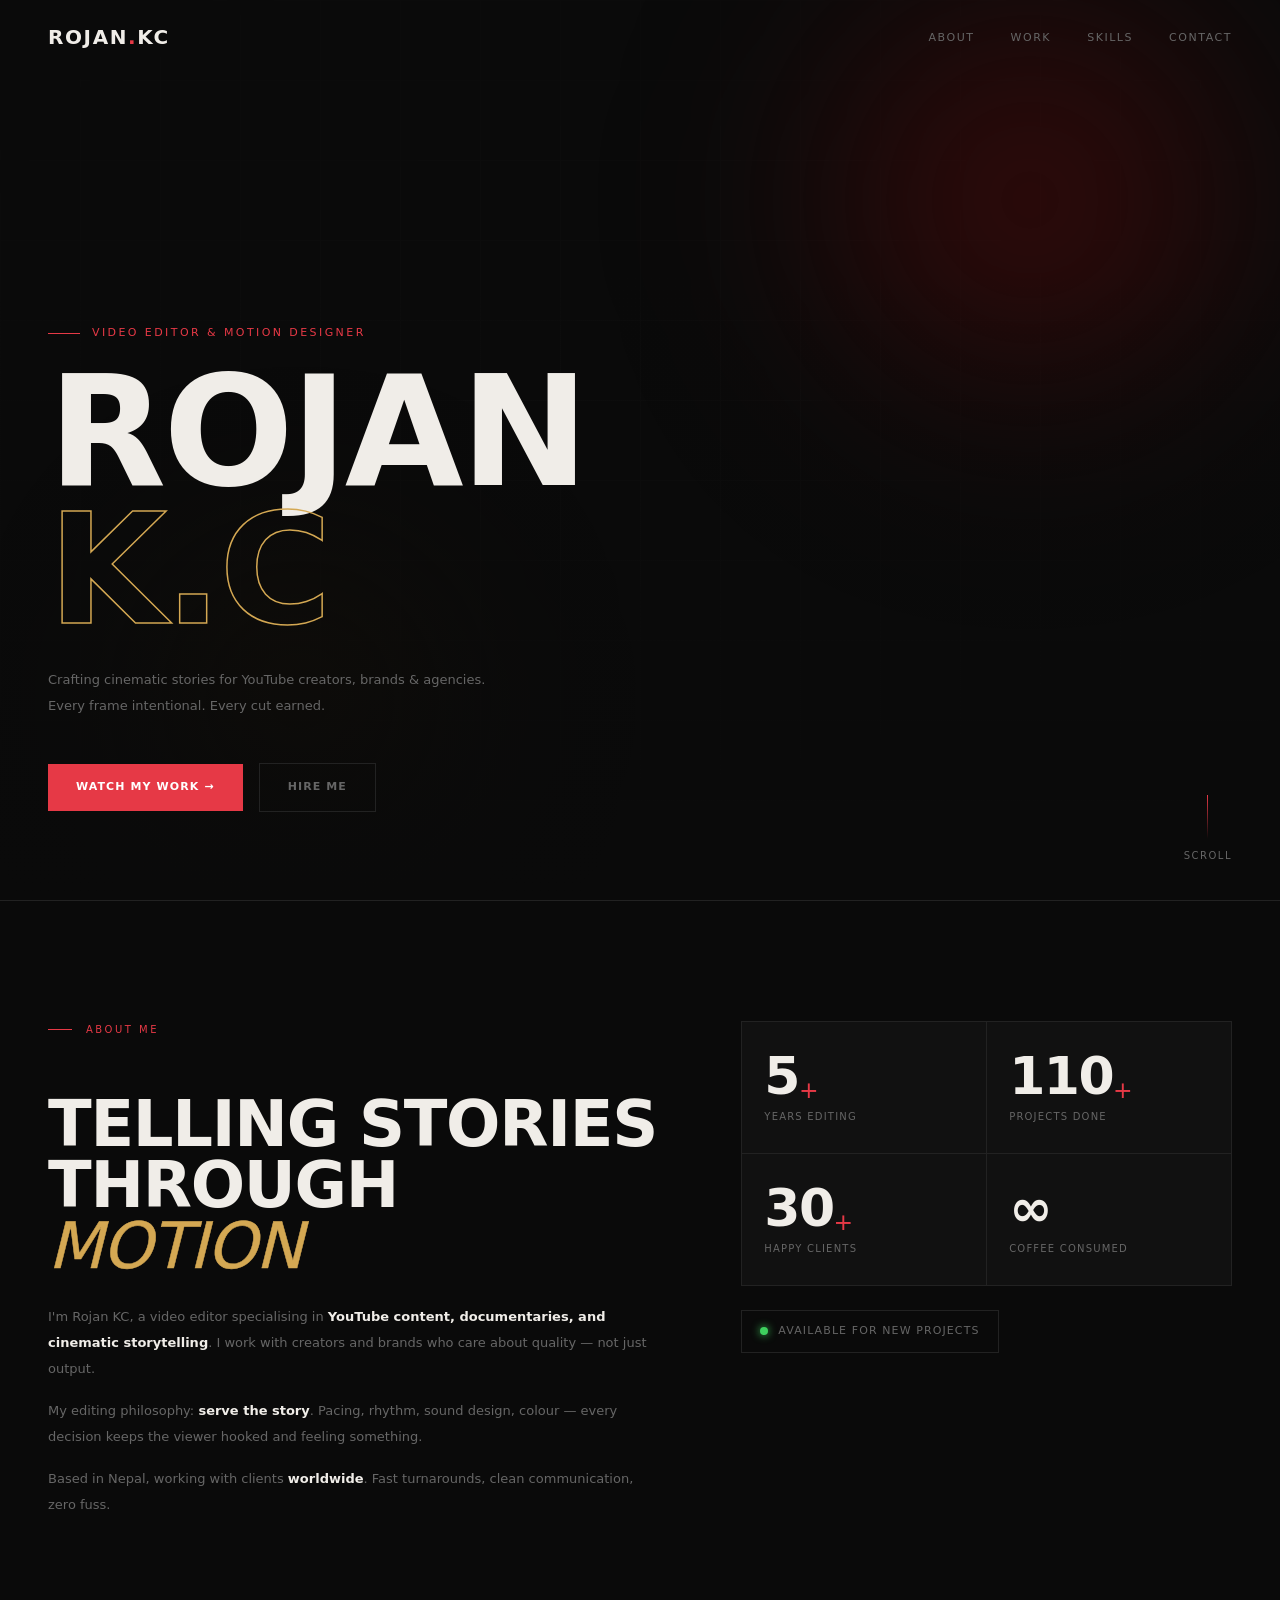
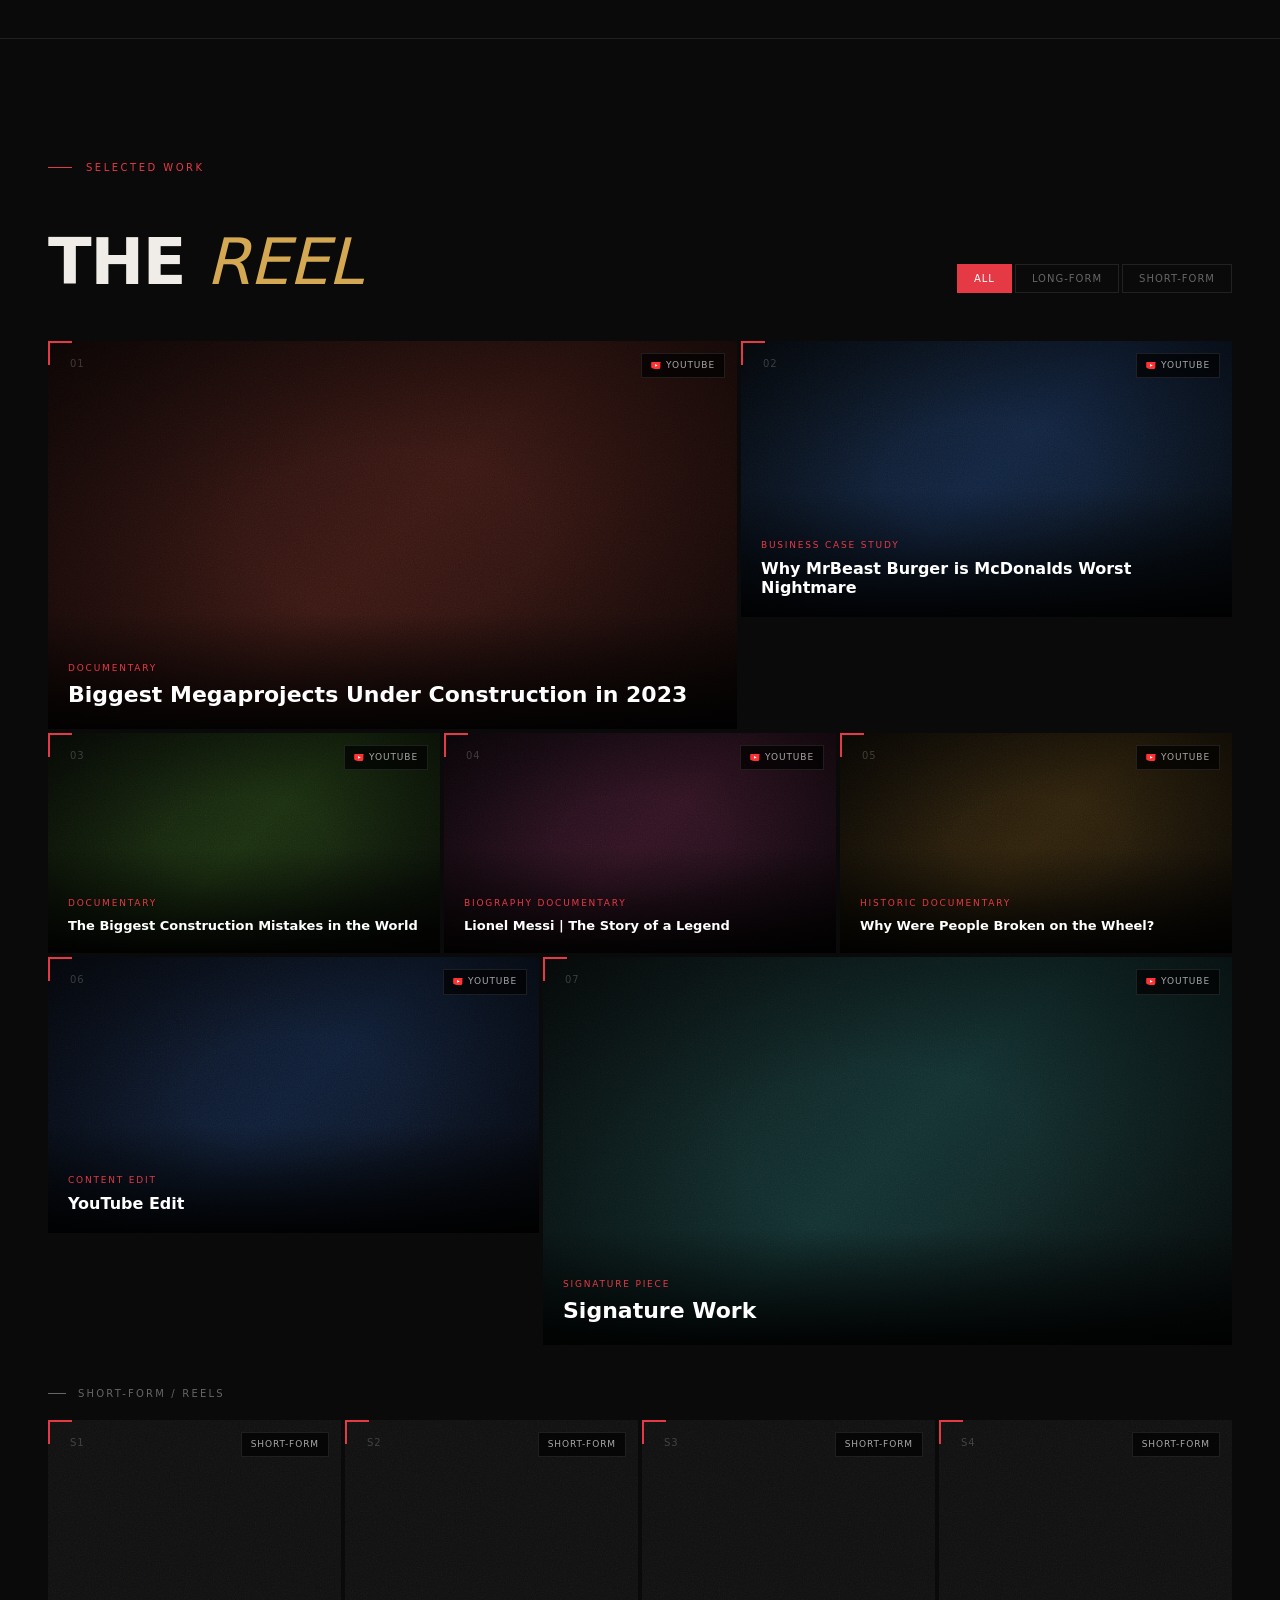
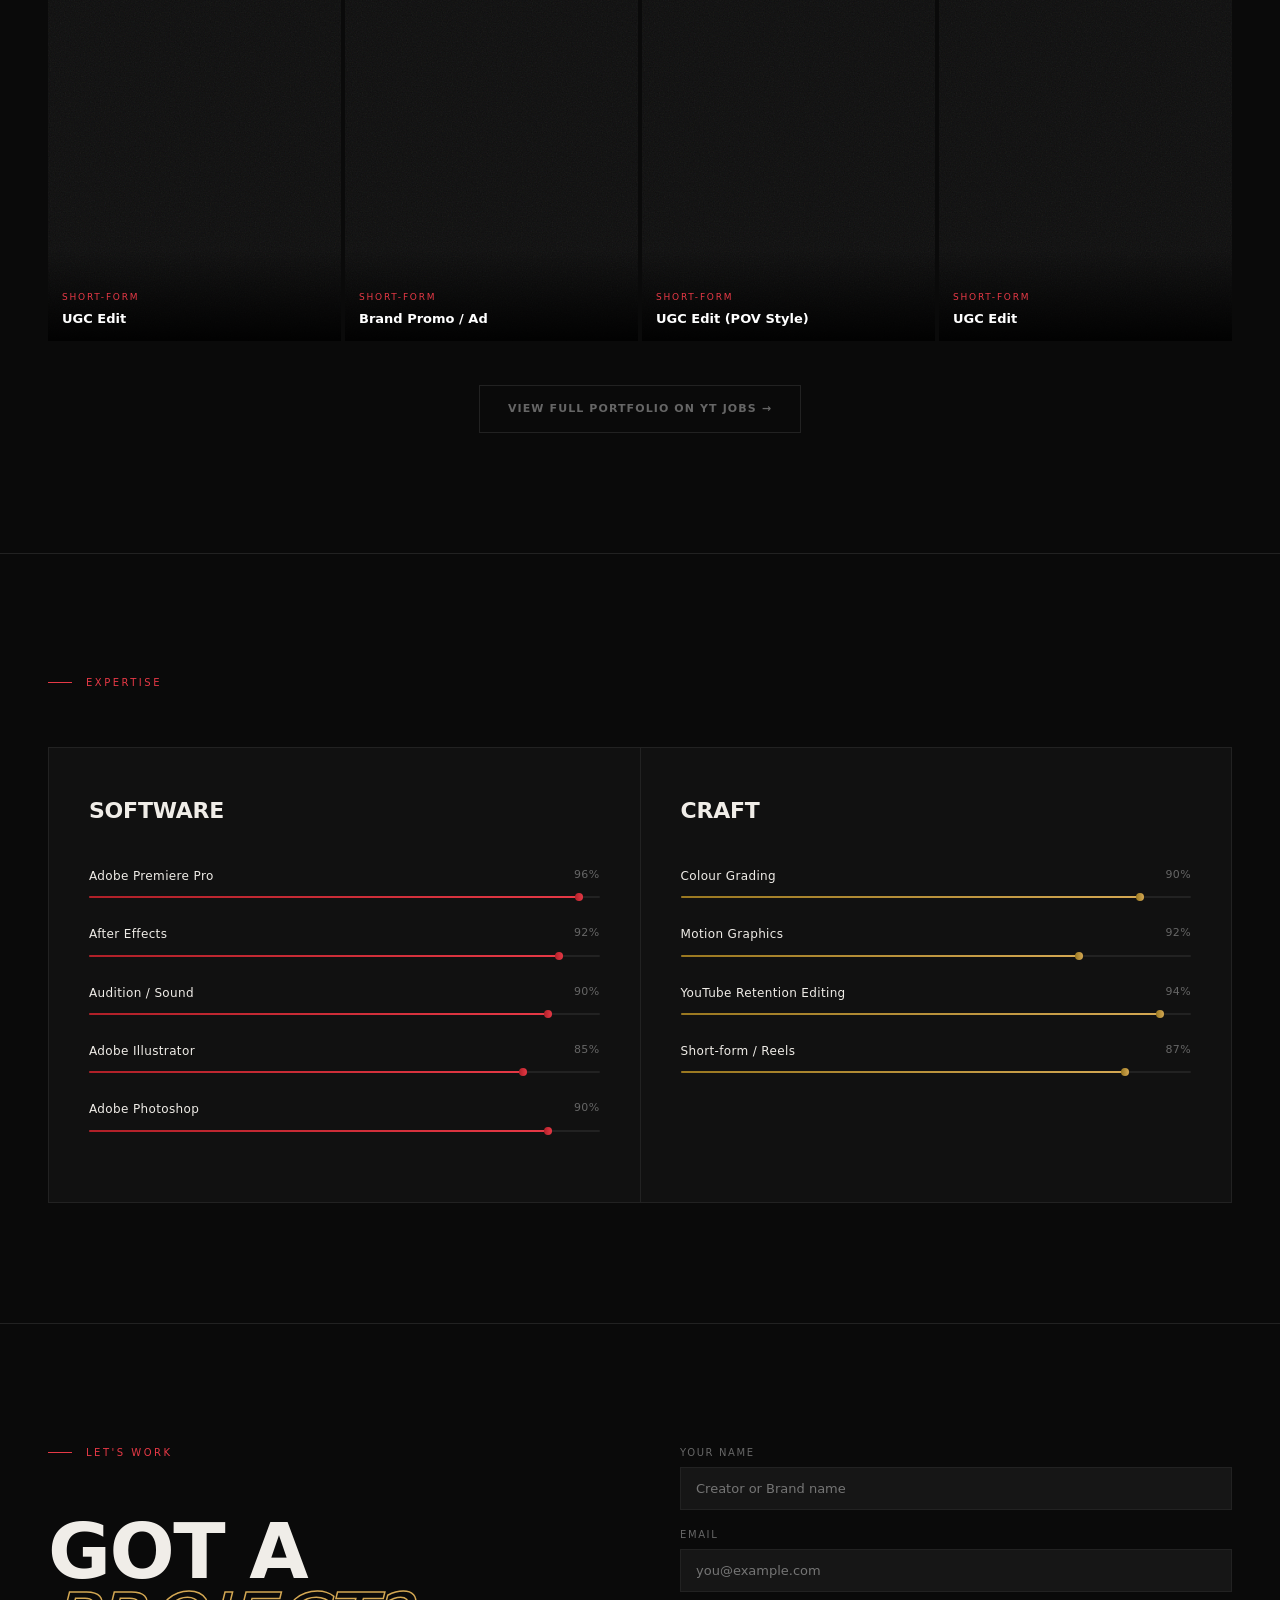
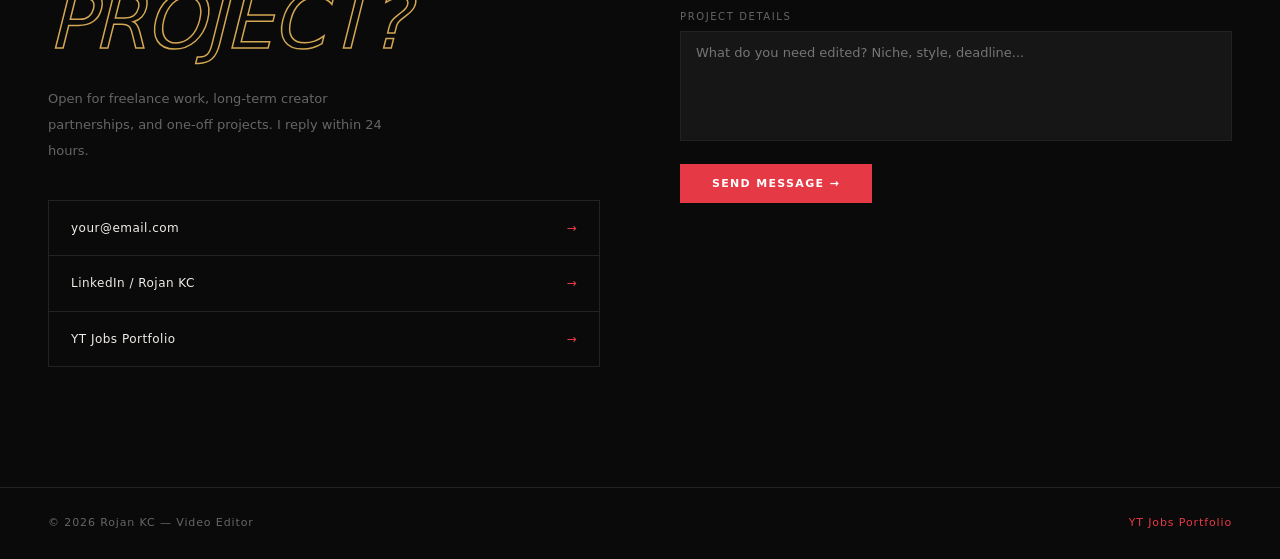
==== commit 33cb11a2: "Update index.html" ====
--- a/index.html
+++ b/index.html
@@ -67,10 +67,22 @@
   </div>
   <div class="reveal">
     <div class="stats">
-      <div class="stat"><div class="stat-n">5<sub>+</sub></div><div class="stat-l">Years editing</div></div>
-      <div class="stat"><div class="stat-n">110<sub>+</sub></div><div class="stat-l">Projects done</div></div>
-      <div class="stat"><div class="stat-n">30<sub>+</sub></div><div class="stat-l">Happy clients</div></div>
-      <div class="stat"><div class="stat-n">∞</div><div class="stat-l">Coffee consumed</div></div>
+      <div class="stat">
+        <div class="stat-n"><span id="stat-years">5</span><sub>+</sub></div>
+        <div class="stat-l">Years editing</div>
+      </div>
+      <div class="stat">
+        <div class="stat-n"><span id="stat-projects">110</span><sub>+</sub></div>
+        <div class="stat-l">Projects done</div>
+      </div>
+      <div class="stat">
+        <div class="stat-n"><span id="stat-clients">30</span><sub>+</sub></div>
+        <div class="stat-l">Happy clients</div>
+      </div>
+      <div class="stat">
+        <div class="stat-n">∞</div>
+        <div class="stat-l">Coffee consumed</div>
+      </div>
     </div>
     <div class="avail-badge">
       <span class="pulse-dot"></span>
@@ -165,7 +177,7 @@
       <h2 class="c-title">GOT A<br><em>project?</em></h2>
       <p class="c-desc">Open for freelance work, long-term creator partnerships, and one-off projects. I reply within 24 hours.</p>
       <div class="c-links">
-        <a href="mailto:your@email.com" class="c-link">kc.roozan@gmail.com <span class="c-arr">→</span></a>
+        <a href="mailto:your@email.com" class="c-link">your@email.com <span class="c-arr">→</span></a>
         <a href="https://www.linkedin.com/in/rojan-kc-128224247/" target="_blank" class="c-link">LinkedIn / Rojan KC <span class="c-arr">→</span></a>
         <a href="https://ytjobs.co/talent/profile/49706?r=2" target="_blank" class="c-link">YT Jobs Portfolio <span class="c-arr">→</span></a>
       </div>
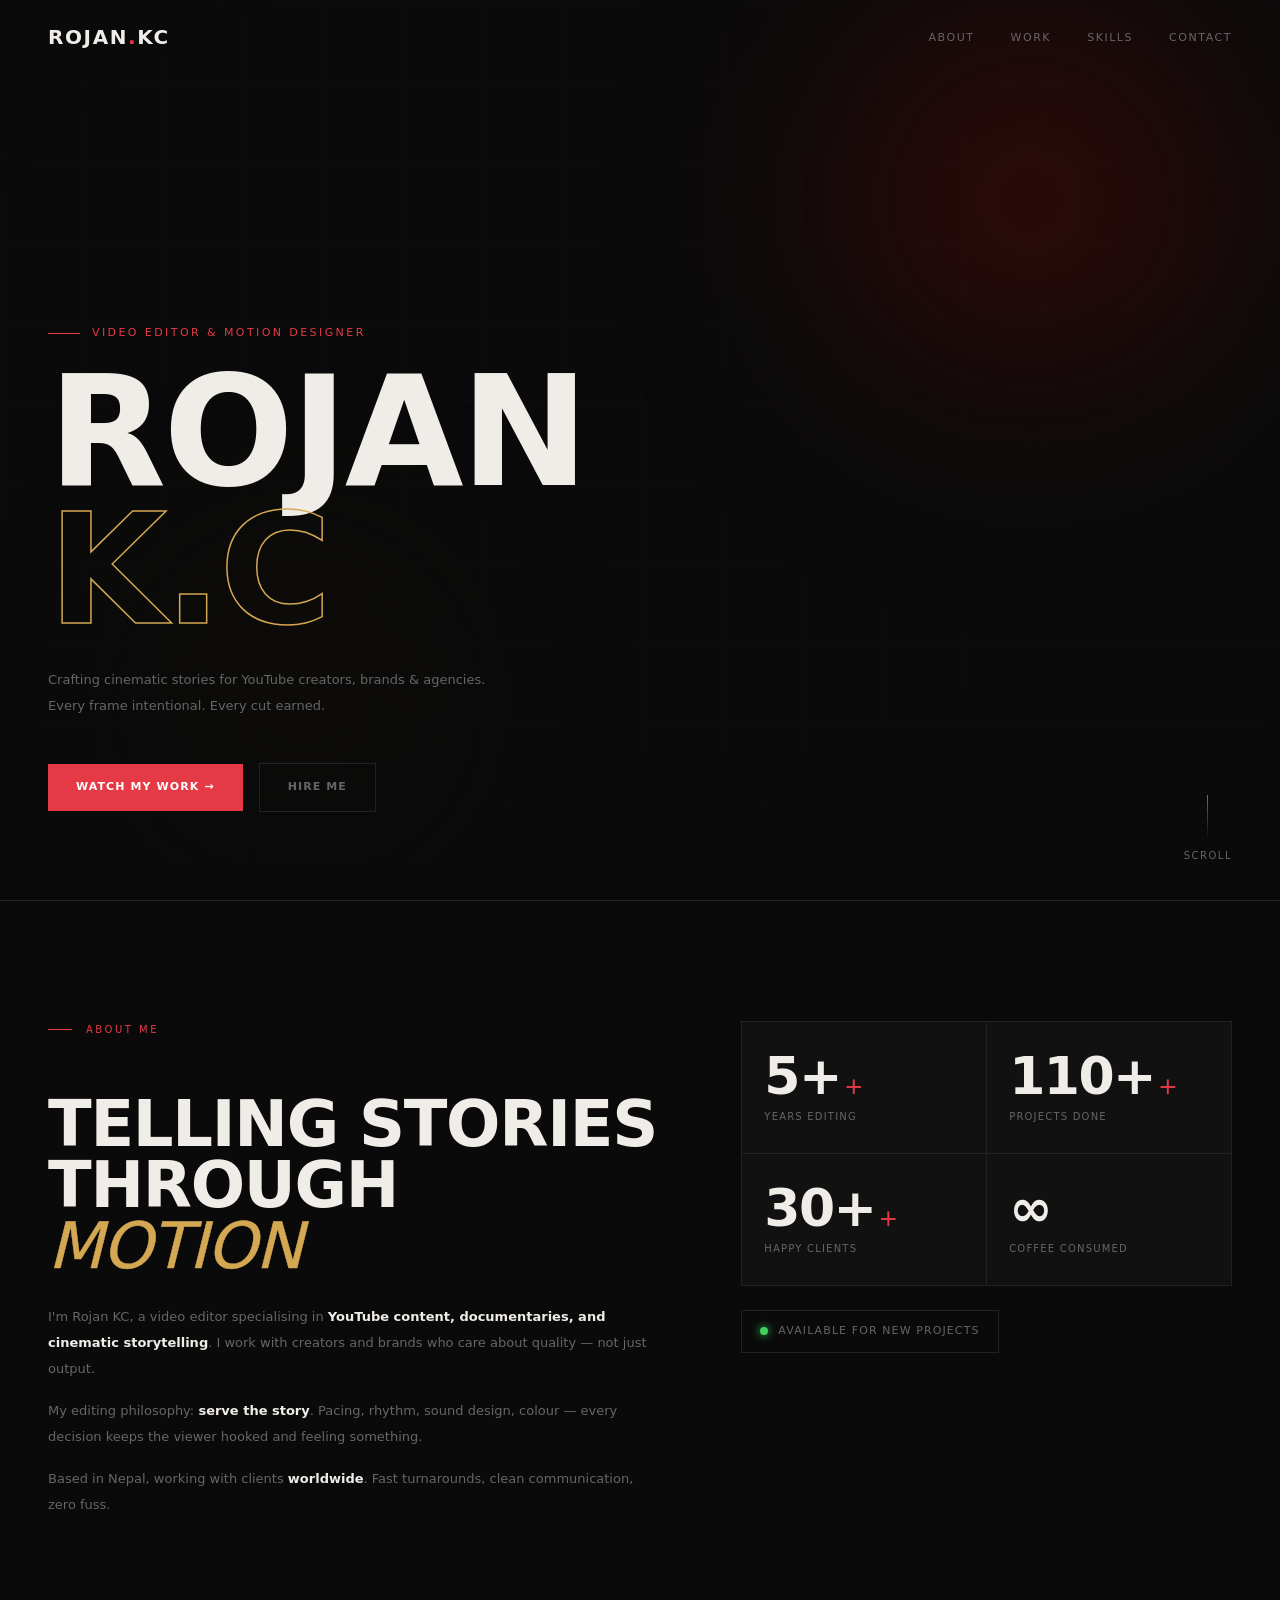
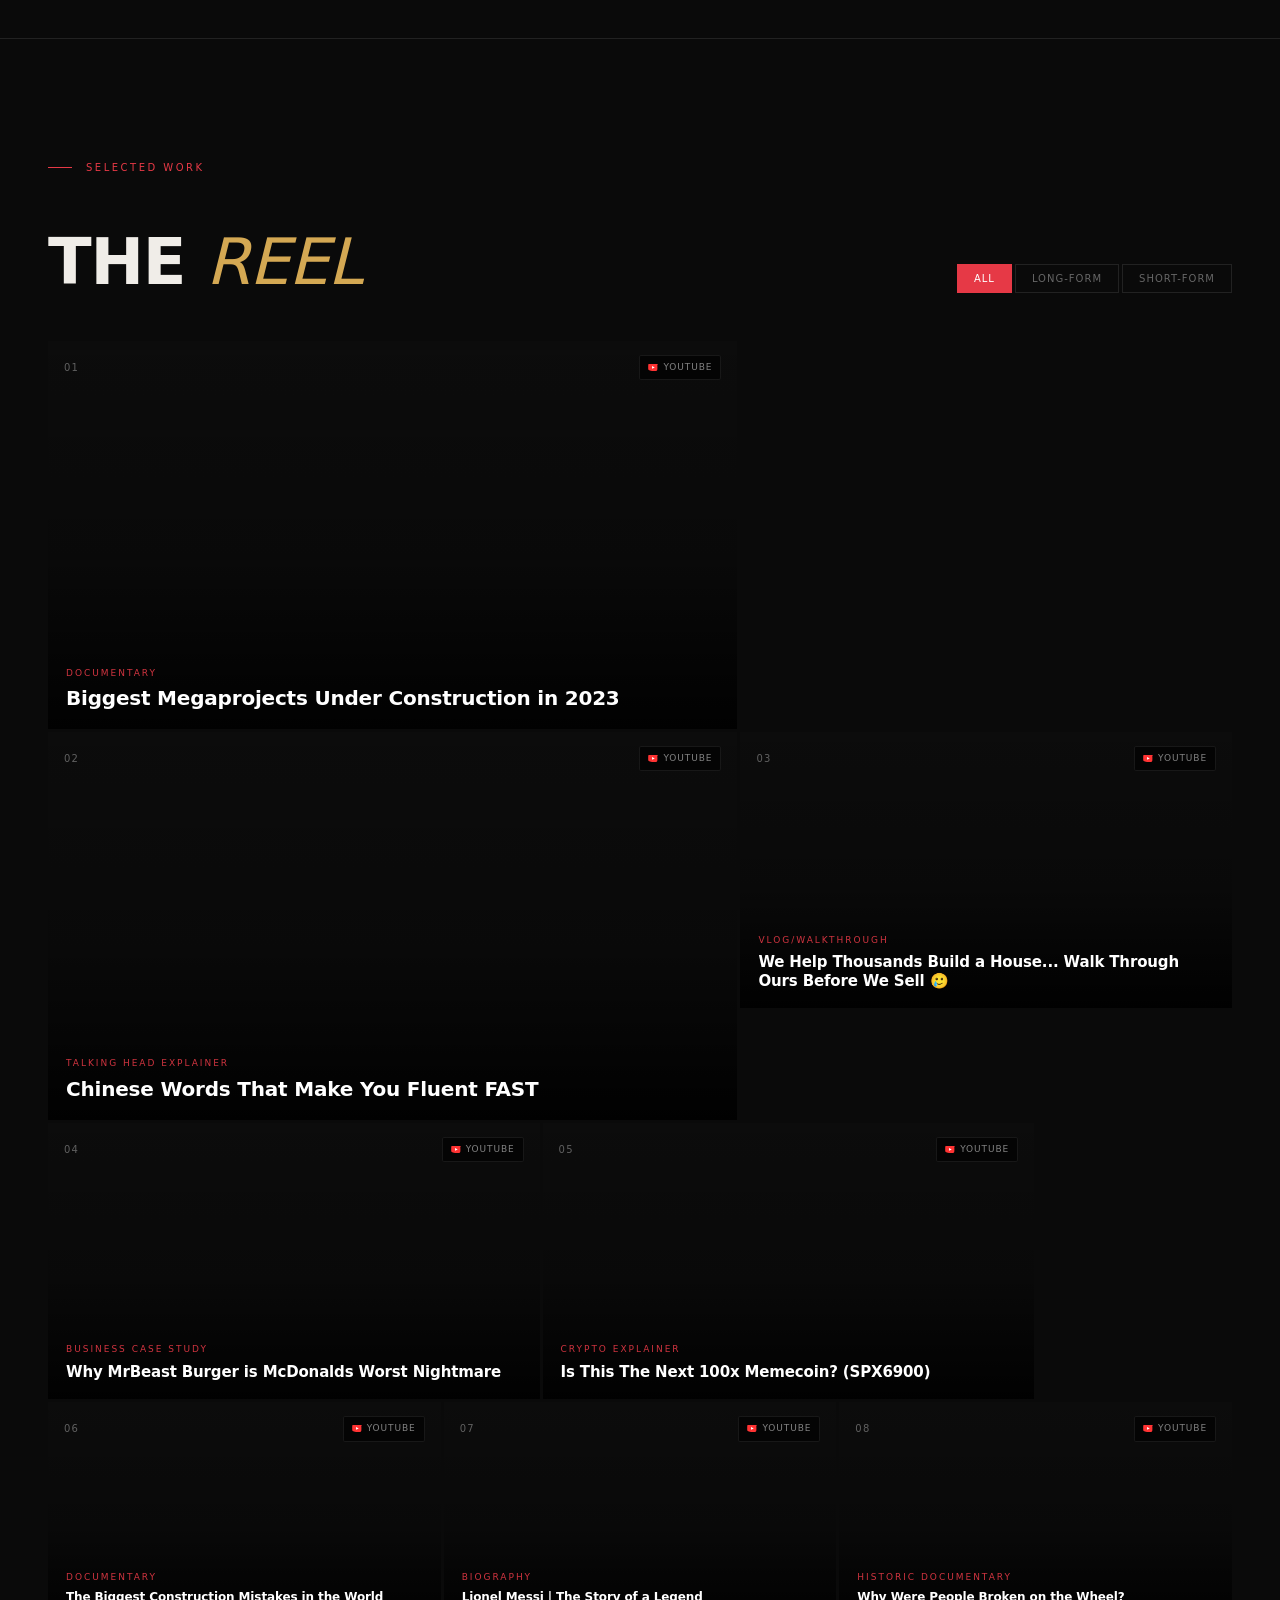
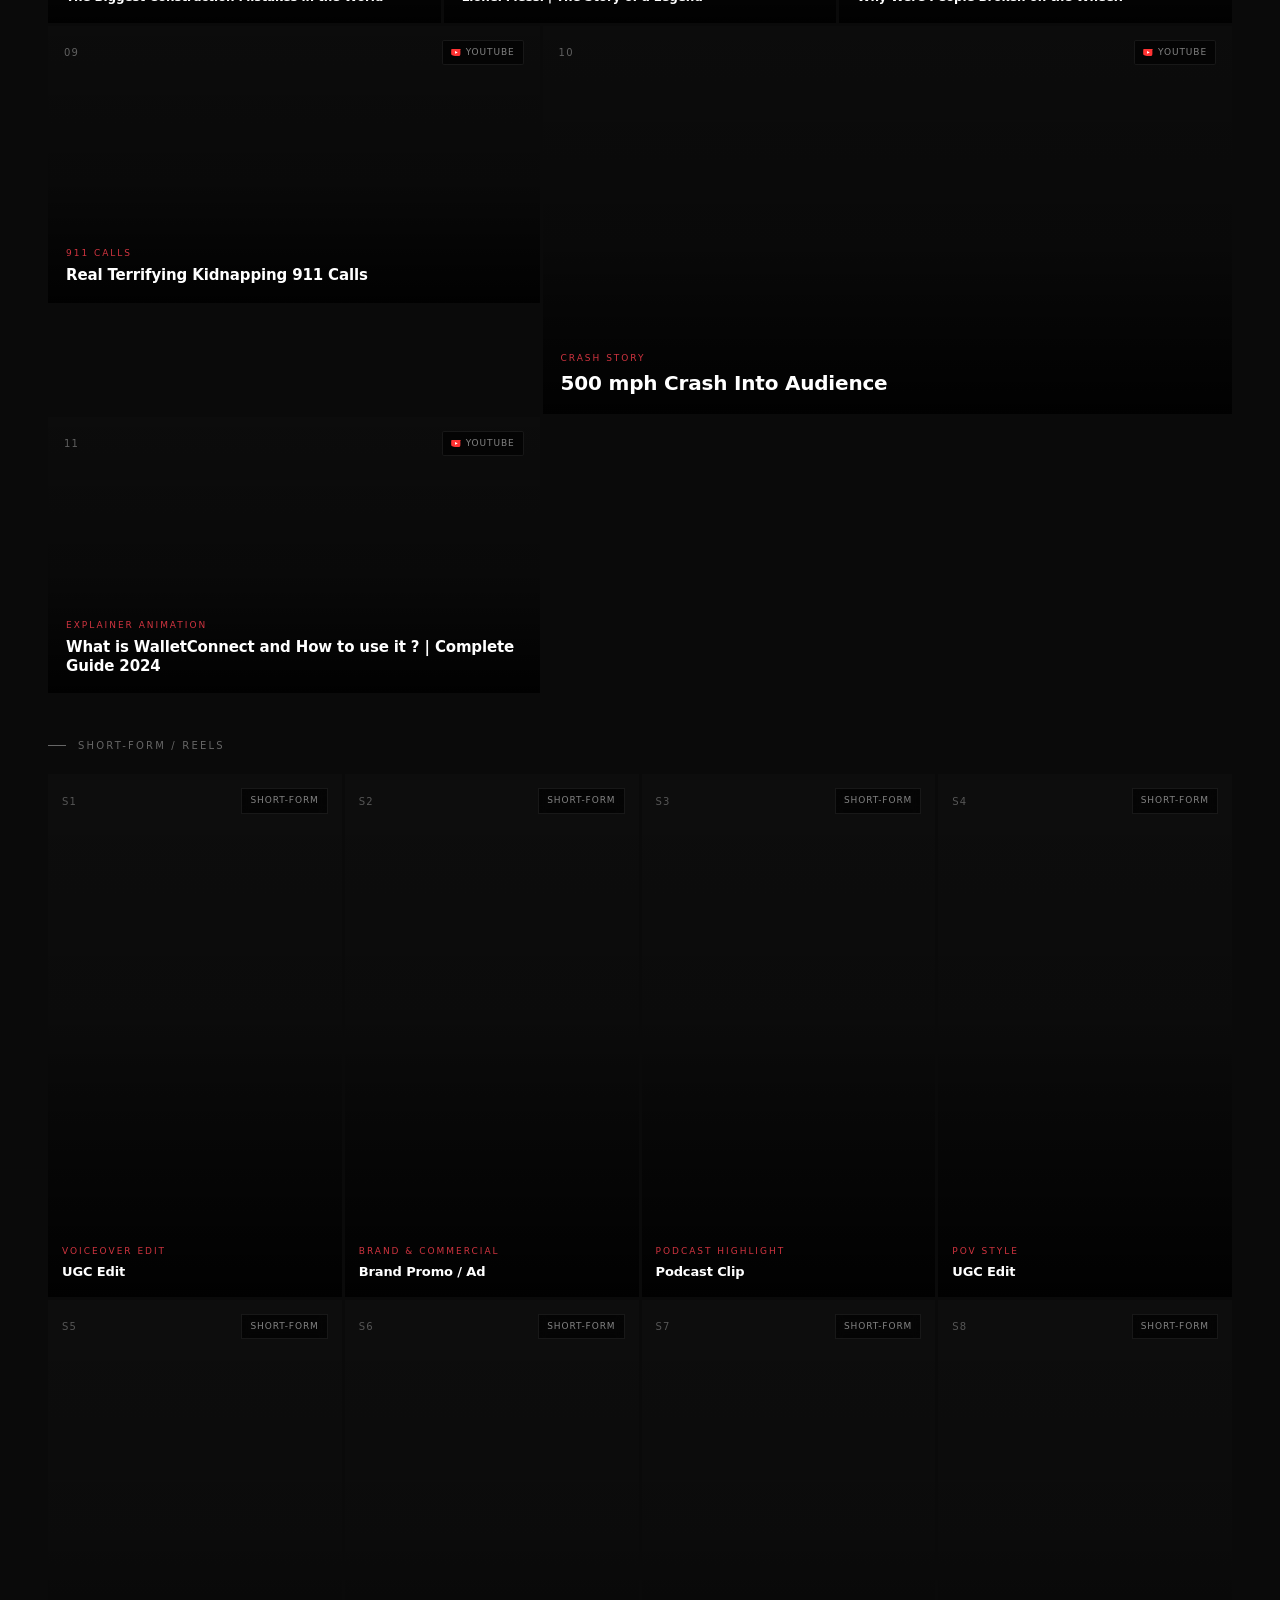
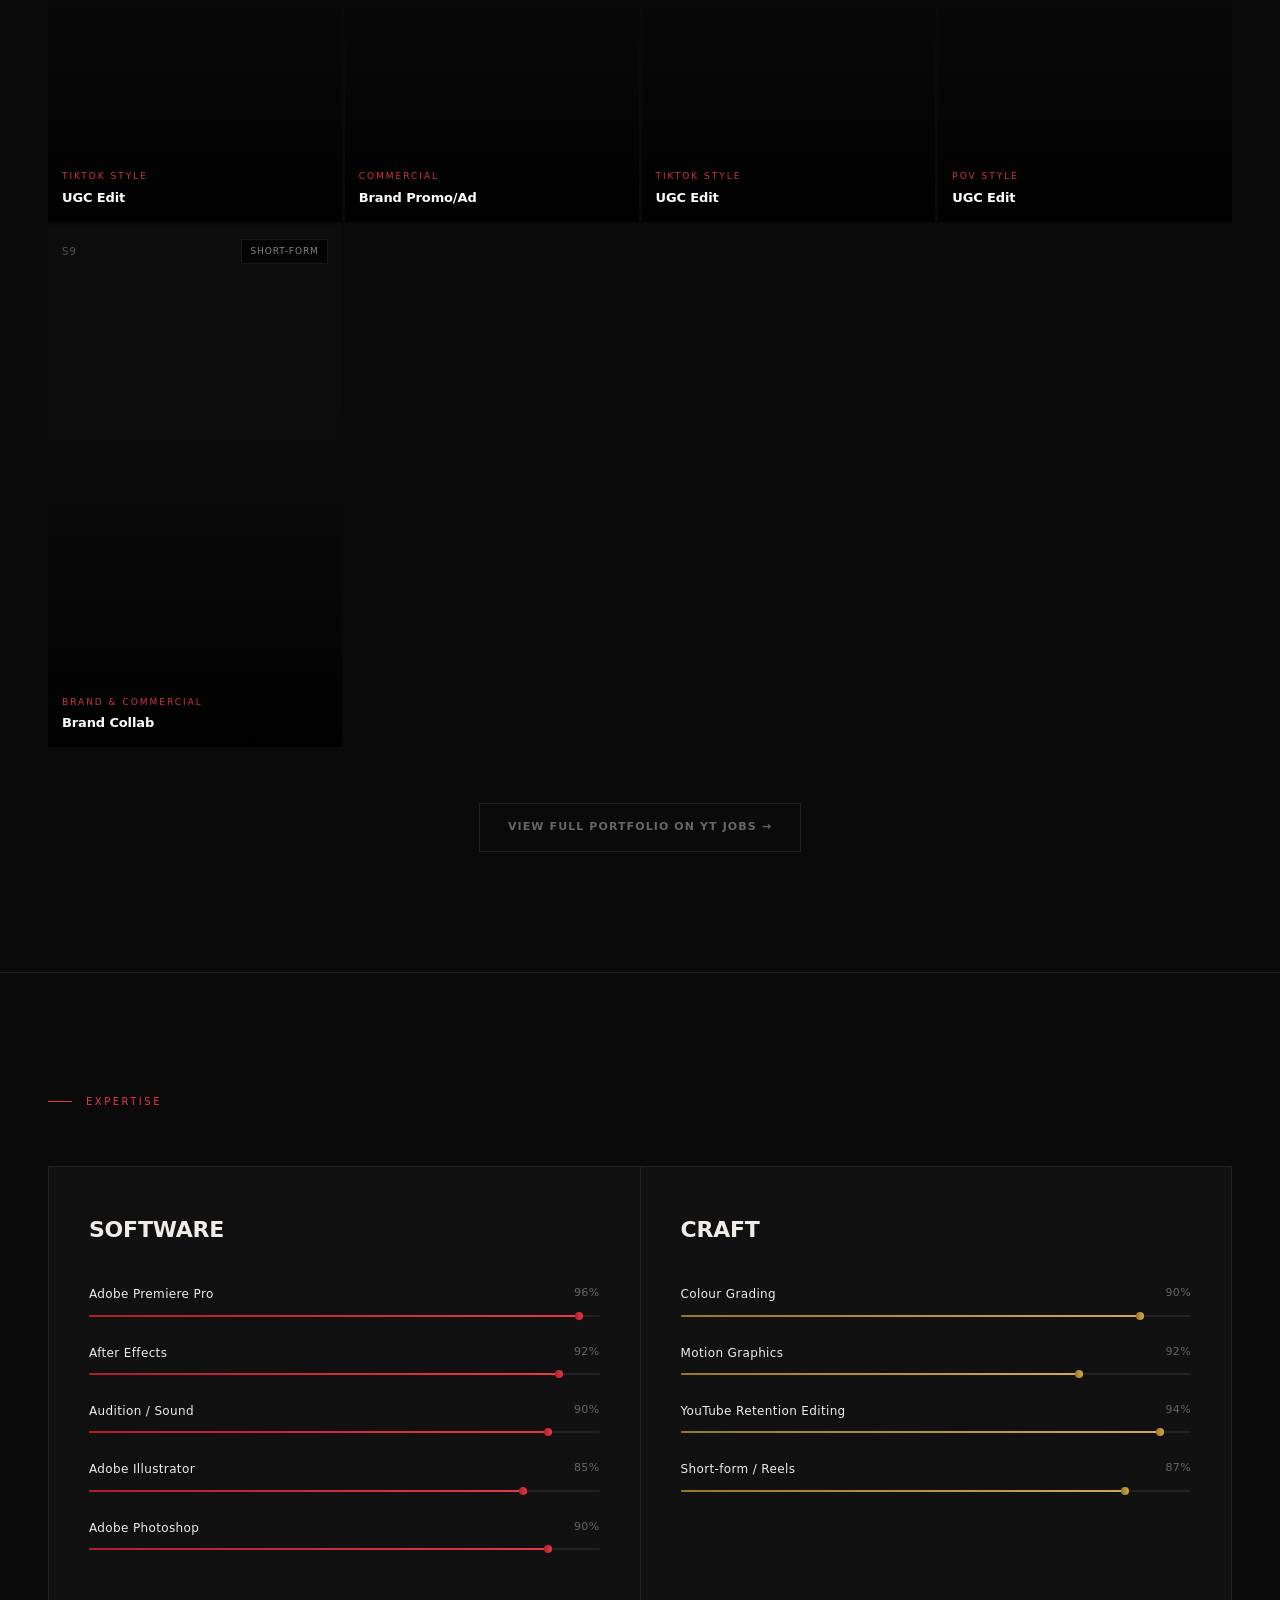
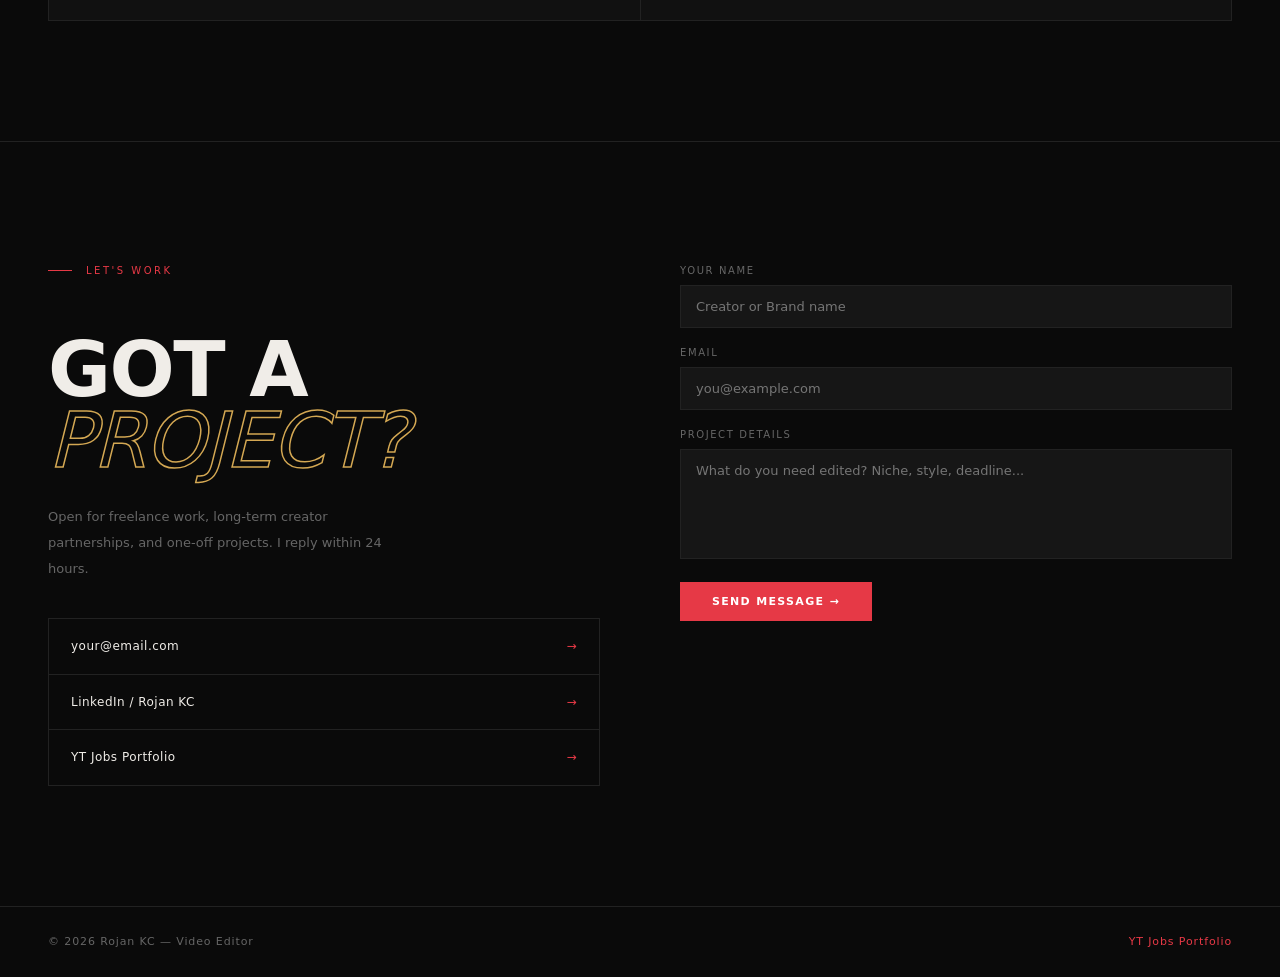
==== commit e33bc494: "Update index.html" ====
--- a/index.html
+++ b/index.html
@@ -113,7 +113,7 @@
     <div class="sfgrid" id="sfgrid"></div>
   </div>
 
-  <div style="margin-top:44px;text-align:center" class="reveal">
+  <div style="margin-top:56px;text-align:center" class="reveal">
     <a href="https://ytjobs.co/talent/profile/49706?r=2" target="_blank" class="btn-ghost">
       View Full Portfolio on YT Jobs →
     </a>
--- a/styles.css
+++ b/styles.css
@@ -1,8 +1,8 @@
-/* â”€â”€ RESET â”€â”€ */
+/* ── RESET ── */
 *,*::before,*::after{box-sizing:border-box;margin:0;padding:0}
 html{scroll-behavior:smooth}
 
-/* â”€â”€ TOKENS â”€â”€ */
+/* ── TOKENS ── */
 :root{
   --bg:#0a0a0a;
   --s1:#111;
@@ -16,7 +16,7 @@
   --border:#222;
 }
 
-/* â”€â”€ BASE â”€â”€ */
+/* ── BASE ── */
 body{
   font-family: system-ui, -apple-system, 'Segoe UI', sans-serif;
   background:var(--bg);
@@ -26,7 +26,7 @@
   overflow-x:hidden;
 }
 
-/* â”€â”€ NAV â”€â”€ */
+/* ── NAV ── */
 nav{
   position:fixed;top:0;left:0;right:0;z-index:500;
   display:flex;align-items:center;justify-content:space-between;
@@ -48,7 +48,7 @@
 }
 .nav-links a:hover{color:var(--ink)}
 
-/* â”€â”€ HERO â”€â”€ */
+/* ── HERO ── */
 #hero{
   min-height:100vh;
   display:flex;flex-direction:column;justify-content:flex-end;
@@ -56,47 +56,35 @@
   position:relative;overflow:hidden;
   background:var(--bg);
 }
-
-/* Animated gradient blob */
 .hero-blob{
-  position:absolute;
-  border-radius:50%;
-  filter:blur(80px);
-  pointer-events:none;
+  position:absolute;border-radius:50%;
+  filter:blur(80px);pointer-events:none;
 }
 .hero-blob.a{
-  width:600px;height:600px;
-  top:-100px;right:-50px;
+  width:600px;height:600px;top:-100px;right:-50px;
   background:radial-gradient(circle,rgba(60,10,10,.9) 0%,transparent 70%);
   animation:blobA 8s ease-in-out infinite alternate;
 }
 .hero-blob.b{
-  width:400px;height:400px;
-  bottom:0;left:100px;
+  width:400px;height:400px;bottom:0;left:100px;
   background:radial-gradient(circle,rgba(30,20,5,.8) 0%,transparent 70%);
   animation:blobB 10s ease-in-out infinite alternate;
 }
 @keyframes blobA{from{transform:translate(0,0) scale(1)}to{transform:translate(-40px,40px) scale(1.1)}}
 @keyframes blobB{from{transform:translate(0,0)}to{transform:translate(30px,-30px)}}
-
-/* Grid lines */
 .hero-grid{
   position:absolute;inset:0;
   background-image:
     linear-gradient(var(--border) 1px, transparent 1px),
     linear-gradient(90deg, var(--border) 1px, transparent 1px);
-  background-size:80px 80px;
-  opacity:.15;
+  background-size:80px 80px;opacity:.15;
   mask-image:radial-gradient(ellipse 80% 80% at 50% 50%, black 0%, transparent 100%);
 }
-
 .hero-fade{
   position:absolute;inset:0;
   background:linear-gradient(to bottom, transparent 30%, var(--bg) 100%);
 }
-
 .hero-content{position:relative;z-index:2}
-
 .hero-tag{
   display:inline-flex;align-items:center;gap:12px;
   font-size:11px;letter-spacing:.22em;text-transform:uppercase;
@@ -104,53 +92,38 @@
   opacity:0;animation:fadeUp .6s ease forwards .2s;
 }
 .hero-tag::before{content:'';width:32px;height:1px;background:var(--red)}
-
 .hero-name{
-  font-size:clamp(64px,12vw,180px);
-  font-weight:900;
-  line-height:.9;
-  letter-spacing:-.02em;
-  text-transform:uppercase;
+  font-size:clamp(64px,12vw,180px);font-weight:900;
+  line-height:.9;letter-spacing:-.02em;text-transform:uppercase;
   opacity:0;animation:fadeUp .8s ease forwards .35s;
 }
 .hero-name .outline{
-  display:block;
-  color:transparent;
+  display:block;color:transparent;
   -webkit-text-stroke:1.5px var(--gold);
 }
-
 .hero-desc{
   margin-top:28px;max-width:480px;
   color:var(--dim);font-size:13px;line-height:2;
   opacity:0;animation:fadeUp .8s ease forwards .55s;
 }
-
 .hero-btns{
   margin-top:44px;display:flex;align-items:center;gap:16px;
   opacity:0;animation:fadeUp .8s ease forwards .75s;
 }
-
 .btn-solid{
   display:inline-flex;align-items:center;gap:8px;
-  padding:14px 28px;
-  background:var(--red);color:#fff;
+  padding:14px 28px;background:var(--red);color:#fff;
   font-size:11px;font-weight:600;letter-spacing:.1em;text-transform:uppercase;
-  text-decoration:none;
-  transition:opacity .2s,box-shadow .3s;
-  position:relative;overflow:hidden;
+  text-decoration:none;transition:opacity .2s,box-shadow .3s;
 }
 .btn-solid:hover{opacity:.88;box-shadow:0 0 40px rgba(230,57,70,.4)}
-
 .btn-ghost{
   display:inline-flex;align-items:center;gap:8px;
-  padding:14px 28px;
-  border:1px solid var(--border);color:var(--dim);
+  padding:14px 28px;border:1px solid var(--border);color:var(--dim);
   font-size:11px;font-weight:600;letter-spacing:.1em;text-transform:uppercase;
-  text-decoration:none;
-  transition:border-color .2s,color .2s;
+  text-decoration:none;transition:border-color .2s,color .2s;
 }
 .btn-ghost:hover{border-color:var(--dim2);color:var(--ink)}
-
 .hero-scroll{
   position:absolute;bottom:36px;right:48px;z-index:2;
   display:flex;flex-direction:column;align-items:center;gap:8px;
@@ -164,7 +137,7 @@
 }
 @keyframes scrollAnim{0%,100%{opacity:.3;transform:scaleY(.8)}50%{opacity:1;transform:scaleY(1)}}
 
-/* â”€â”€ SECTION COMMON â”€â”€ */
+/* ── SECTION COMMON ── */
 section{padding:120px 48px}
 .sec-label{
   font-size:10px;letter-spacing:.25em;text-transform:uppercase;
@@ -173,37 +146,34 @@
 }
 .sec-label::before{content:'';width:24px;height:1px;background:var(--red)}
 
-/* â”€â”€ ABOUT â”€â”€ */
+/* ── ABOUT ── */
 #about{
   border-top:1px solid var(--border);
   display:grid;grid-template-columns:5fr 4fr;gap:80px;align-items:start;
 }
 .about-title{
-  font-size:clamp(40px,5vw,72px);
-  font-weight:800;line-height:.95;
-  letter-spacing:-.02em;text-transform:uppercase;
-  margin-bottom:28px;
-}
-.about-title em{
-  font-style:italic;font-weight:300;
-  color:var(--gold);-webkit-text-stroke:.5px var(--gold);
-}
+  font-size:clamp(40px,5vw,72px);font-weight:800;line-height:.95;
+  letter-spacing:-.02em;text-transform:uppercase;margin-bottom:28px;
+}
+.about-title em{font-style:italic;font-weight:300;color:var(--gold);-webkit-text-stroke:.5px var(--gold);}
 .about-body{color:var(--dim);font-size:13px;line-height:2}
 .about-body p+p{margin-top:16px}
 .about-body strong{color:var(--ink);font-weight:600}
-
 .stats{
   display:grid;grid-template-columns:1fr 1fr;
-  gap:1px;background:var(--border);
-  border:1px solid var(--border);margin-bottom:24px;
+  gap:1px;background:var(--border);border:1px solid var(--border);margin-bottom:24px;
 }
 .stat{background:var(--s1);padding:28px 22px}
 .stat-n{
-  font-size:52px;font-weight:900;line-height:1;
-  letter-spacing:-.03em;
-}
-.stat-n sub{font-size:.45em;color:var(--red);vertical-align:bottom;font-weight:400}
+  font-size:52px;font-weight:900;line-height:1;letter-spacing:-.03em;
+  display:flex;align-items:baseline;gap:2px;
+}
+.stat-n sub{font-size:.45em;color:var(--red);vertical-align:bottom;font-weight:400;margin-left:1px}
 .stat-l{font-size:10px;letter-spacing:.12em;text-transform:uppercase;color:var(--dim);margin-top:6px}
+/* counter animation */
+.stat-num{display:inline-block}
+@keyframes countUp{from{opacity:0;transform:translateY(12px)}to{opacity:1;transform:none}}
+.stat-num.animate{animation:countUp .5s ease forwards}
 
 .avail-badge{
   display:inline-flex;align-items:center;gap:10px;
@@ -217,19 +187,17 @@
 }
 @keyframes pulse{0%,100%{opacity:1}50%{opacity:.25}}
 
-/* â”€â”€ WORK â”€â”€ */
+/* ── WORK ── */
 #work{border-top:1px solid var(--border)}
-
 .work-top{
   display:flex;align-items:flex-end;
   justify-content:space-between;margin-bottom:48px;
 }
 .work-title{
-  font-size:clamp(40px,5vw,68px);
-  font-weight:900;line-height:.95;letter-spacing:-.02em;text-transform:uppercase;
+  font-size:clamp(40px,5vw,68px);font-weight:900;
+  line-height:.95;letter-spacing:-.02em;text-transform:uppercase;
 }
 .work-title em{font-style:italic;font-weight:300;color:var(--gold)}
-
 .filters{display:flex;gap:3px}
 .fb{
   padding:8px 16px;
@@ -239,121 +207,230 @@
 }
 .fb:hover,.fb.on{background:var(--red);border-color:var(--red);color:#fff}
 
-/* VIDEO GRID */
+/* ── LONG-FORM VIDEO GRID ── */
 .vgrid{
   display:grid;
   grid-template-columns:repeat(12,1fr);
-  gap:4px;
-}
+  gap:3px;
+}
+
+/* Card base */
 .vc{
-  position:relative;overflow:hidden;
-  cursor:pointer;
+  position:relative;overflow:hidden;cursor:pointer;
+  background:#0d0d0d;
 }
 .vc.big{grid-column:span 7;aspect-ratio:16/9}
 .vc.med{grid-column:span 5;aspect-ratio:16/9}
 .vc.sm {grid-column:span 4;aspect-ratio:16/9}
 
-/* Card face â€” pure CSS, zero external deps */
-.vc-face{
+/* Thumbnail */
+.vc-thumb{
   position:absolute;inset:0;
-  transition:transform .6s cubic-bezier(.2,0,.1,1);
-}
-.vc:hover .vc-face{transform:scale(1.05)}
-
-/* Each card gets a unique dark gradient */
-.bg1{background:linear-gradient(135deg,#1a0806 0%,#3a1510 50%,#1a0806 100%)}
-.bg2{background:linear-gradient(135deg,#06101a 0%,#0f2240 50%,#06101a 100%)}
-.bg3{background:linear-gradient(135deg,#0a1206 0%,#182e0c 50%,#0a1206 100%)}
-.bg4{background:linear-gradient(135deg,#140610 0%,#301020 50%,#140610 100%)}
-.bg5{background:linear-gradient(135deg,#120d04 0%,#2e2008 50%,#120d04 100%)}
-.bg6{background:linear-gradient(135deg,#060c18 0%,#0c1c36 50%,#060c18 100%)}
-.bg7{background:linear-gradient(135deg,#081212 0%,#103030 50%,#081212 100%)}
-
-/* Grain texture */
-.vc-grain{
+  background-size:cover;background-position:center;
+  transition:transform .7s cubic-bezier(.2,0,.1,1),filter .4s;
+  filter:brightness(.75) saturate(.9);
+}
+.vc:hover .vc-thumb{
+  transform:scale(1.06);
+  filter:brightness(.55) saturate(1.1);
+}
+
+/* Subtle dark overlay always present */
+.vc-overlay{
   position:absolute;inset:0;
-  background-image:url("data:image/svg+xml,%3Csvg xmlns='http://www.w3.org/2000/svg' width='300' height='300'%3E%3Cfilter id='f'%3E%3CfeTurbulence baseFrequency='0.8' numOctaves='4' type='fractalNoise'/%3E%3C/filter%3E%3Crect width='300' height='300' filter='url(%23f)' opacity='0.08'/%3E%3C/svg%3E");
-  opacity:1;pointer-events:none;
-}
-
-/* Vignette */
-.vc-vign{
-  position:absolute;inset:0;
-  background:radial-gradient(ellipse at center,transparent 30%,rgba(0,0,0,.6) 100%);
+  background:linear-gradient(
+    to top,
+    rgba(0,0,0,.92) 0%,
+    rgba(0,0,0,.3) 45%,
+    rgba(0,0,0,.1) 100%
+  );
+  z-index:1;
+  transition:background .4s;
+}
+.vc:hover .vc-overlay{
+  background:linear-gradient(
+    to top,
+    rgba(0,0,0,.96) 0%,
+    rgba(0,0,0,.5) 50%,
+    rgba(0,0,0,.2) 100%
+  );
+}
+
+/* Top bar: number left, badge right */
+.vc-top{
+  position:absolute;top:0;left:0;right:0;
+  display:flex;align-items:center;justify-content:space-between;
+  padding:14px 16px;z-index:3;
+}
+.vc-num{
+  font-size:10px;letter-spacing:.12em;
+  color:rgba(255,255,255,.35);font-weight:500;
+}
+.vc-ytbadge{
+  display:flex;align-items:center;gap:5px;
+  background:rgba(0,0,0,.6);
+  border:1px solid rgba(255,255,255,.08);
+  padding:4px 8px;border-radius:2px;
+  font-size:9px;letter-spacing:.1em;text-transform:uppercase;
+  color:rgba(255,255,255,.5);
+  backdrop-filter:blur(4px);
+}
+
+/* Left accent line */
+.vc-accent{
+  position:absolute;left:0;top:0;bottom:0;width:2px;
+  background:var(--red);
+  transform:scaleY(0);transform-origin:bottom;
+  transition:transform .4s cubic-bezier(.4,0,.2,1);
+  z-index:3;
+}
+.vc:hover .vc-accent{transform:scaleY(1)}
+
+/* Play button */
+.vc-play{
+  position:absolute;top:50%;left:50%;
+  transform:translate(-50%,-50%) scale(.7);
+  width:56px;height:56px;border-radius:50%;
+  background:rgba(230,57,70,.85);
+  display:flex;align-items:center;justify-content:center;
+  opacity:0;z-index:3;
+  transition:opacity .35s,transform .35s,box-shadow .35s;
+  backdrop-filter:blur(4px);
+}
+.vc:hover .vc-play{
+  opacity:1;transform:translate(-50%,-50%) scale(1);
+  box-shadow:0 0 40px rgba(230,57,70,.45);
 }
 
 /* Bottom info */
 .vc-info{
   position:absolute;bottom:0;left:0;right:0;
-  padding:48px 20px 20px;
-  background:linear-gradient(to top,rgba(0,0,0,.9) 0%,transparent 100%);
+  padding:16px 18px 18px;
   z-index:2;
 }
 .vc-genre{
-  font-size:9px;letter-spacing:.2em;text-transform:uppercase;
-  color:var(--red);margin-bottom:6px;
+  font-size:9px;letter-spacing:.22em;text-transform:uppercase;
+  color:var(--red);margin-bottom:5px;opacity:.9;
 }
 .vc-title{
-  font-size:16px;font-weight:700;line-height:1.2;color:#fff;
-}
-.vc.big .vc-title{font-size:22px}
-.vc.sm  .vc-title{font-size:13px}
-
-/* Play button */
-.vc-play{
+  font-size:15px;font-weight:700;line-height:1.25;
+  color:#fff;letter-spacing:-.01em;
+}
+.vc.big .vc-title{font-size:20px}
+.vc.sm  .vc-title{font-size:12px}
+
+/* Duration chip */
+.vc-dur{
+  display:inline-block;
+  margin-top:8px;
+  font-size:10px;letter-spacing:.06em;
+  color:rgba(255,255,255,.4);
+}
+
+/* ── SHORT-FORM SECTION ── */
+#sfwrap{margin-top:44px}
+.sf-label{
+  font-size:10px;letter-spacing:.22em;text-transform:uppercase;
+  color:var(--dim);margin-bottom:20px;
+  display:flex;align-items:center;gap:12px;
+}
+.sf-label::before{content:'';width:18px;height:1px;background:var(--dim)}
+
+.sfgrid{
+  display:grid;
+  grid-template-columns:repeat(4,1fr);
+  gap:3px;
+}
+
+/* Portrait card */
+.svc{
+  position:relative;overflow:hidden;cursor:pointer;
+  aspect-ratio:9/16;background:#0d0d0d;
+}
+.svc-video{
+  position:absolute;inset:0;width:100%;height:100%;
+  object-fit:cover;
+  transition:transform .7s cubic-bezier(.2,0,.1,1),filter .4s;
+  filter:brightness(.8);
+}
+.svc:hover .svc-video{
+  transform:scale(1.04);
+  filter:brightness(.55);
+}
+.svc-overlay{
+  position:absolute;inset:0;
+  background:linear-gradient(
+    to top,
+    rgba(0,0,0,.92) 0%,
+    rgba(0,0,0,.15) 55%,
+    transparent 100%
+  );
+  z-index:1;
+  transition:background .4s;
+}
+.svc:hover .svc-overlay{
+  background:linear-gradient(
+    to top,
+    rgba(0,0,0,.96) 0%,
+    rgba(0,0,0,.4) 60%,
+    rgba(0,0,0,.1) 100%
+  );
+}
+.svc-top{
+  position:absolute;top:0;left:0;right:0;
+  display:flex;align-items:center;justify-content:space-between;
+  padding:14px 14px;z-index:3;
+}
+.svc-num{
+  font-size:10px;letter-spacing:.12em;
+  color:rgba(255,255,255,.3);font-weight:500;
+}
+.svc-badge{
+  background:rgba(0,0,0,.6);
+  border:1px solid rgba(255,255,255,.08);
+  padding:4px 8px;
+  font-size:9px;letter-spacing:.1em;text-transform:uppercase;
+  color:rgba(255,255,255,.5);
+  backdrop-filter:blur(4px);
+}
+.svc-accent{
+  position:absolute;left:0;top:0;bottom:0;width:2px;
+  background:var(--gold);
+  transform:scaleY(0);transform-origin:bottom;
+  transition:transform .4s cubic-bezier(.4,0,.2,1);
+  z-index:3;
+}
+.svc:hover .svc-accent{transform:scaleY(1)}
+.svc-play{
   position:absolute;top:50%;left:50%;
-  transform:translate(-50%,-50%) scale(.8);
-  width:52px;height:52px;border-radius:50%;
-  background:rgba(230,57,70,.9);
+  transform:translate(-50%,-50%) scale(.7);
+  width:48px;height:48px;border-radius:50%;
+  background:rgba(230,57,70,.85);
   display:flex;align-items:center;justify-content:center;
   opacity:0;z-index:3;
-  transition:opacity .3s,transform .3s,box-shadow .3s;
-}
-.vc:hover .vc-play{
+  transition:opacity .35s,transform .35s,box-shadow .35s;
+}
+.svc:hover .svc-play{
   opacity:1;transform:translate(-50%,-50%) scale(1);
-  box-shadow:0 0 30px rgba(230,57,70,.5);
-}
-
-/* Top-right YT badge */
-.vc-ytbadge{
-  position:absolute;top:12px;right:12px;z-index:3;
-  background:rgba(0,0,0,.7);
-  border:1px solid rgba(255,255,255,.1);
-  padding:4px 9px;
-  display:flex;align-items:center;gap:5px;
-  font-size:9px;letter-spacing:.1em;text-transform:uppercase;color:rgba(255,255,255,.65);
-}
-
-/* Top-left corner accent */
-.vc-corner{
-  position:absolute;top:0;left:0;z-index:3;
-  width:24px;height:24px;
-}
-.vc-corner::before{content:'';position:absolute;top:0;left:0;right:0;height:2px;background:var(--red)}
-.vc-corner::after {content:'';position:absolute;top:0;left:0;bottom:0;width:2px;background:var(--red)}
-
-/* Number label */
-.vc-num{
-  position:absolute;top:14px;left:22px;z-index:3;
-  font-size:10px;letter-spacing:.1em;color:rgba(255,255,255,.2);
-}
-
-/* â”€â”€ SKILLS â”€â”€ */
+  box-shadow:0 0 32px rgba(230,57,70,.4);
+}
+.svc-info{
+  position:absolute;bottom:0;left:0;right:0;
+  padding:16px 14px 16px;z-index:2;
+}
+.svc-info .vc-genre{font-size:9px}
+.svc-info .vc-title{font-size:13px;font-weight:700;line-height:1.25;color:#fff}
+
+/* ── SKILLS ── */
 #skills{border-top:1px solid var(--border)}
 .sk-wrap{
   display:grid;grid-template-columns:1fr 1fr;
   gap:1px;background:var(--border);border:1px solid var(--border);
 }
 .sk-col{background:var(--s1);padding:44px 40px}
-.sk-head{
-  font-size:22px;font-weight:800;letter-spacing:-.01em;
-  text-transform:uppercase;margin-bottom:36px;
-}
+.sk-head{font-size:22px;font-weight:800;letter-spacing:-.01em;text-transform:uppercase;margin-bottom:36px}
 .sk-item{margin-bottom:26px}
-.sk-top{
-  display:flex;justify-content:space-between;
-  font-size:12px;letter-spacing:.03em;margin-bottom:10px;
-}
+.sk-top{display:flex;justify-content:space-between;font-size:12px;letter-spacing:.03em;margin-bottom:10px}
 .sk-top span:last-child{color:var(--dim);font-size:11px}
 .sk-track{height:2px;background:var(--border);position:relative;border-radius:2px}
 .sk-fill{
@@ -368,26 +445,21 @@
   width:8px;height:8px;border-radius:50%;background:inherit;
 }
 
-/* â”€â”€ CONTACT â”€â”€ */
+/* ── CONTACT ── */
 #contact{border-top:1px solid var(--border)}
 .c-wrap{display:grid;grid-template-columns:1fr 1fr;gap:80px;align-items:start}
 .c-title{
   font-size:clamp(48px,6vw,88px);font-weight:900;
-  line-height:.92;letter-spacing:-.02em;text-transform:uppercase;
-  margin-bottom:28px;
-}
-.c-title em{
-  font-style:italic;font-weight:300;
-  color:transparent;-webkit-text-stroke:1.5px var(--gold);
-}
+  line-height:.92;letter-spacing:-.02em;text-transform:uppercase;margin-bottom:28px;
+}
+.c-title em{font-style:italic;font-weight:300;color:transparent;-webkit-text-stroke:1.5px var(--gold);}
 .c-desc{color:var(--dim);font-size:13px;line-height:2;max-width:360px;margin-bottom:36px}
 .c-links{border:1px solid var(--border)}
 .c-link{
   display:flex;align-items:center;justify-content:space-between;
   padding:17px 22px;border-bottom:1px solid var(--border);
   text-decoration:none;color:var(--ink);font-size:12px;letter-spacing:.04em;
-  transition:background .2s,padding-left .25s;
-  position:relative;
+  transition:background .2s,padding-left .25s;position:relative;
 }
 .c-link::before{
   content:'';position:absolute;left:0;top:0;bottom:0;
@@ -398,25 +470,20 @@
 .c-link:hover{background:var(--s2);padding-left:28px}
 .c-link:hover::before{transform:scaleY(1)}
 .c-arr{color:var(--red)}
-
 .cform{display:flex;flex-direction:column;gap:16px}
 .cform label{
   display:block;margin-bottom:6px;
   font-size:10px;letter-spacing:.16em;text-transform:uppercase;color:var(--dim);
 }
 .cform input,.cform textarea{
-  width:100%;
-  background:var(--s2);border:1px solid var(--border);
-  padding:13px 15px;
-  font-family:inherit;font-size:13px;color:var(--ink);
-  outline:none;resize:none;
-  transition:border-color .2s;
+  width:100%;background:var(--s2);border:1px solid var(--border);
+  padding:13px 15px;font-family:inherit;font-size:13px;color:var(--ink);
+  outline:none;resize:none;transition:border-color .2s;
 }
 .cform input:focus,.cform textarea:focus{border-color:var(--red)}
 .cform textarea{min-height:110px}
 .cform-btn{
-  align-self:flex-start;
-  padding:13px 32px;
+  align-self:flex-start;padding:13px 32px;
   background:var(--red);color:#fff;border:none;
   font-family:inherit;font-size:11px;font-weight:600;
   letter-spacing:.12em;text-transform:uppercase;
@@ -424,109 +491,44 @@
 }
 .cform-btn:hover{box-shadow:0 0 30px rgba(230,57,70,.4);opacity:.9}
 
-/* â”€â”€ FOOTER â”€â”€ */
+/* ── FOOTER ── */
 footer{
-  border-top:1px solid var(--border);
-  padding:26px 48px;
+  border-top:1px solid var(--border);padding:26px 48px;
   display:flex;align-items:center;justify-content:space-between;
   font-size:11px;letter-spacing:.08em;color:var(--dim);
 }
 footer a{color:var(--red);text-decoration:none}
 footer a:hover{text-decoration:underline}
 
-/* â”€â”€ MODAL â”€â”€ */
+/* ── MODAL ── */
 .modal-bg{
-  position:fixed;inset:0;
-  background:rgba(0,0,0,.96);
-  z-index:2000;
-  display:flex;align-items:center;justify-content:center;
-  opacity:0;pointer-events:none;
-  transition:opacity .3s;
+  position:fixed;inset:0;background:rgba(0,0,0,.96);
+  z-index:2000;display:flex;align-items:center;justify-content:center;
+  opacity:0;pointer-events:none;transition:opacity .3s;
 }
 .modal-bg.open{opacity:1;pointer-events:all}
 .modal-box{width:min(920px,94vw);aspect-ratio:16/9;position:relative}
-.modal-box iframe{width:100%;height:100%;border:none}
+.modal-box iframe,.modal-box video{width:100%;height:100%;border:none;display:block}
 .modal-close{
   position:absolute;top:-44px;right:0;
   background:none;border:none;color:rgba(255,255,255,.5);
-  font-size:26px;cursor:pointer;padding:4px;
-  transition:color .2s;
+  font-size:26px;cursor:pointer;padding:4px;transition:color .2s;
 }
 .modal-close:hover{color:#fff}
 #mContent{width:100%;height:100%}
-
-/* â”€â”€ REVEAL â”€â”€ */
+.modal-bg.portrait .modal-box{
+  width:min(380px,94vw);
+  aspect-ratio:9/16;
+}
+
+/* ── REVEAL ── */
 .reveal{opacity:0;transform:translateY(22px);transition:opacity .75s ease,transform .75s ease}
 .reveal.in{opacity:1;transform:none}
 
-/* â”€â”€ KEYFRAMES â”€â”€ */
+/* ── KEYFRAMES ── */
 @keyframes fadeUp{from{opacity:0;transform:translateY(26px)}to{opacity:1;transform:none}}
 
-/* â”€â”€ SHORT-FORM SECTION â”€â”€ */
-#sfwrap{margin-top:40px}
-.sf-label{
-  font-size:10px;letter-spacing:.22em;text-transform:uppercase;
-  color:var(--dim);margin-bottom:18px;
-  display:flex;align-items:center;gap:12px;
-}
-.sf-label::before{content:'';width:18px;height:1px;background:var(--dim)}
-
-.sfgrid{
-  display:grid;
-  grid-template-columns:repeat(4,1fr);
-  gap:4px;
-}
-
-/* Portrait card */
-.svc{
-  position:relative;overflow:hidden;cursor:pointer;
-  aspect-ratio:9/16;background:#0d0d0d;
-}
-.svc-video{
-  position:absolute;inset:0;width:100%;height:100%;
-  object-fit:cover;
-  transition:transform .6s cubic-bezier(.2,0,.1,1);
-}
-.svc:hover .svc-video{transform:scale(1.04)}
-
-.svc-badge{
-  position:absolute;top:12px;right:12px;z-index:3;
-  background:rgba(0,0,0,.7);
-  border:1px solid rgba(255,255,255,.1);
-  padding:4px 9px;
-  font-size:9px;letter-spacing:.1em;text-transform:uppercase;
-  color:rgba(255,255,255,.65);
-}
-
-.svc-play{
-  position:absolute;top:50%;left:50%;
-  transform:translate(-50%,-50%) scale(.8);
-  width:44px;height:44px;border-radius:50%;
-  background:rgba(230,57,70,.9);
-  display:flex;align-items:center;justify-content:center;
-  opacity:0;z-index:3;
-  transition:opacity .3s,transform .3s,box-shadow .3s;
-}
-.svc:hover .svc-play{
-  opacity:1;transform:translate(-50%,-50%) scale(1);
-  box-shadow:0 0 24px rgba(230,57,70,.5);
-}
-
-.svc-info{
-  position:absolute;bottom:0;left:0;right:0;
-  padding:40px 14px 14px;
-  background:linear-gradient(to top,rgba(0,0,0,.92) 0%,transparent 100%);
-  z-index:2;
-}
-.svc-info .vc-title{font-size:13px}
-
-/* Portrait modal */
-.modal-bg.portrait .modal-box{
-  width:min(400px,94vw);
-  aspect-ratio:9/16;
-}
-
-/* â”€â”€ RESPONSIVE â”€â”€ */
+/* ── RESPONSIVE ── */
 @media(max-width:900px){
   nav{padding:18px 22px}
   .nav-links{display:none}
@@ -535,7 +537,7 @@
   #about,.c-wrap{grid-template-columns:1fr;gap:48px}
   .sk-wrap{grid-template-columns:1fr}
   .vgrid{grid-template-columns:1fr}
-  .vc.big,.vc.med,.vc.sm{grid-column:span 1}
+  .vc.big,.vc.med,.vc.sm{grid-column:span 1;aspect-ratio:16/9}
   .work-top{flex-direction:column;align-items:flex-start;gap:18px}
   footer{flex-direction:column;gap:8px;text-align:center}
   .sfgrid{grid-template-columns:repeat(2,1fr)}
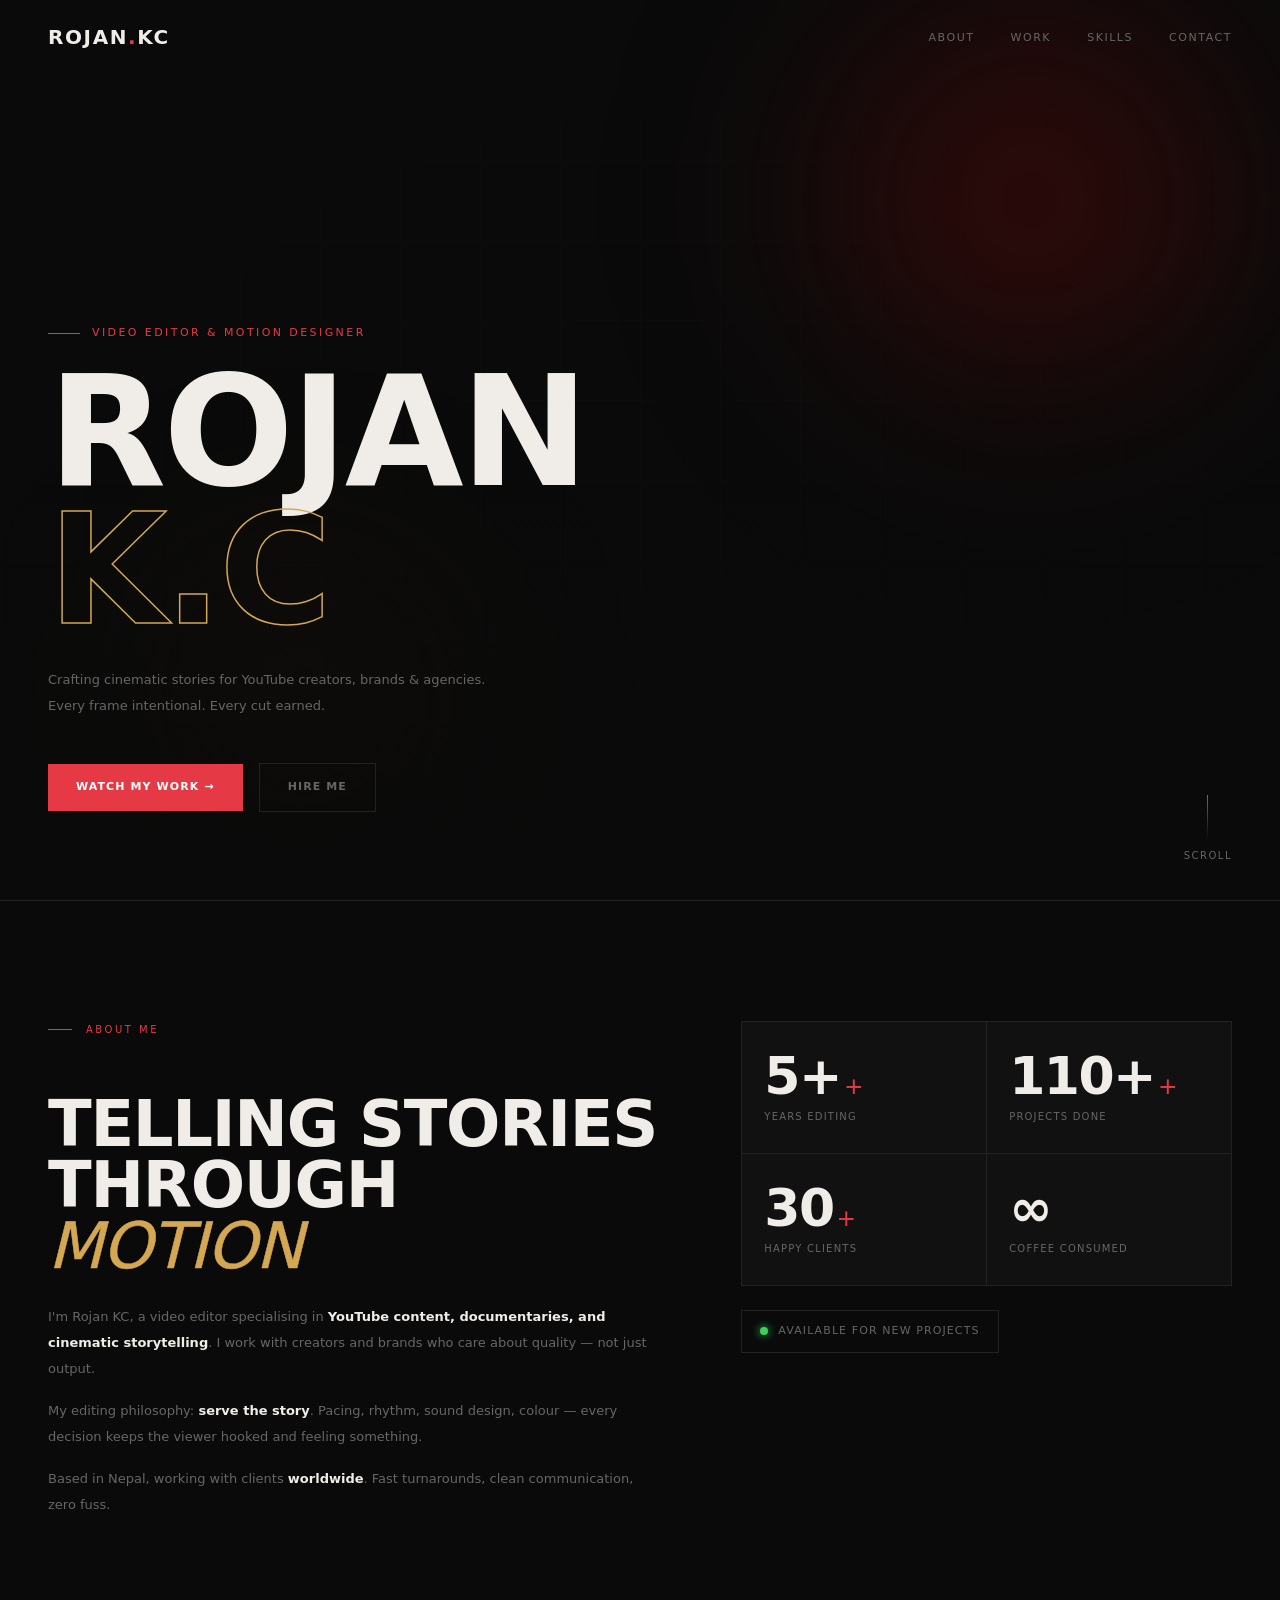
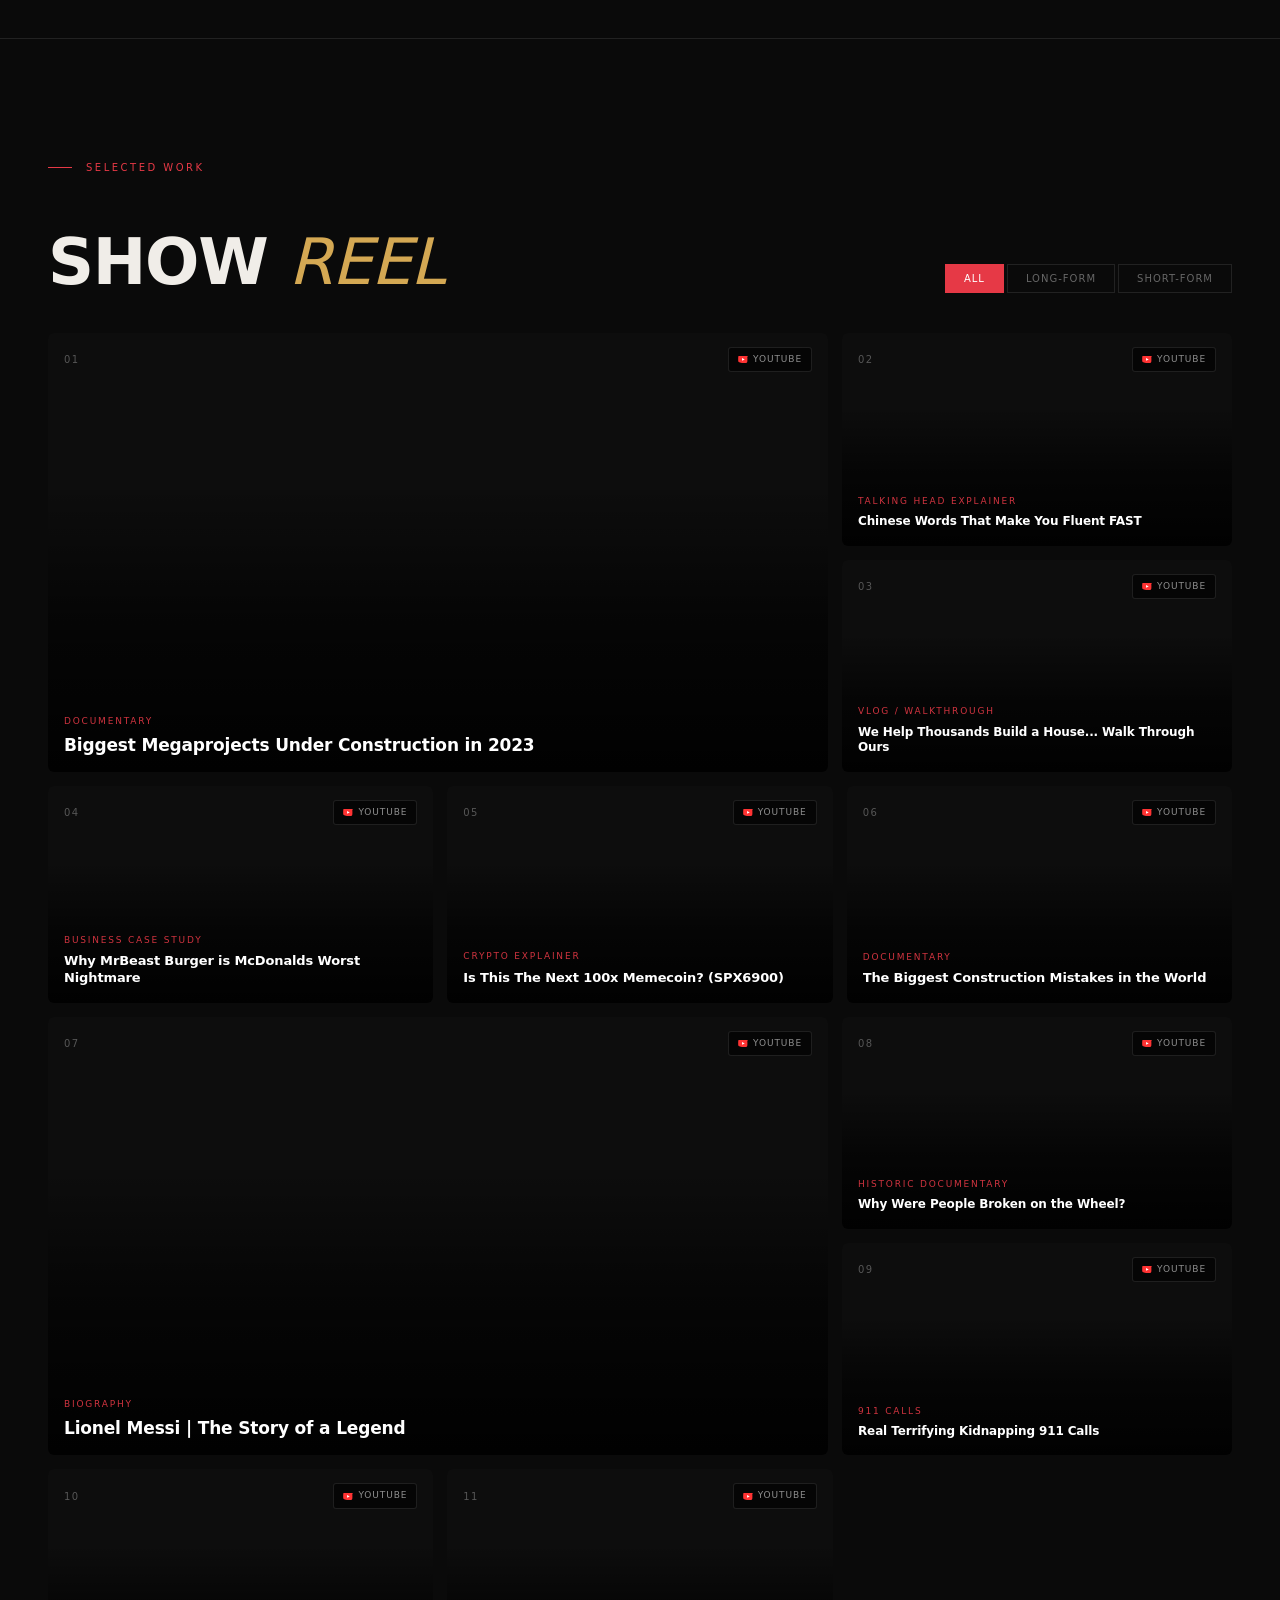
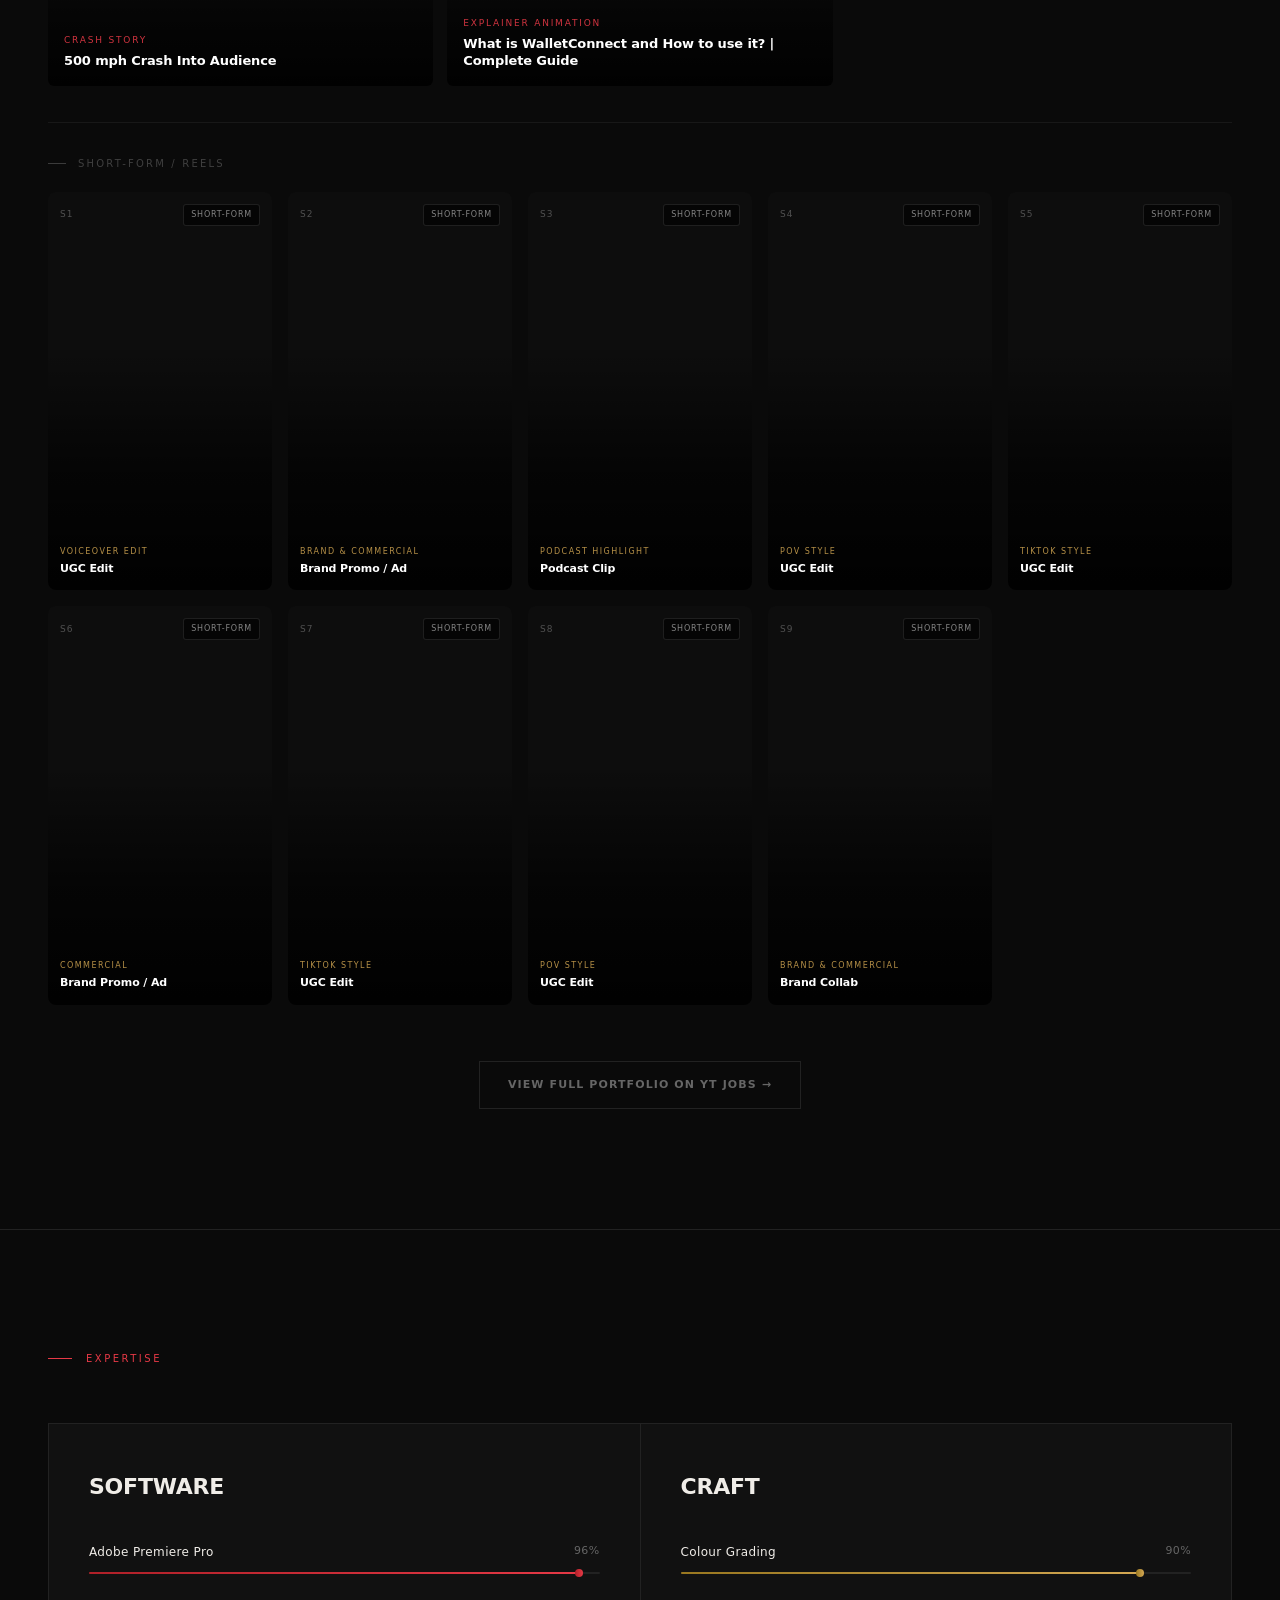
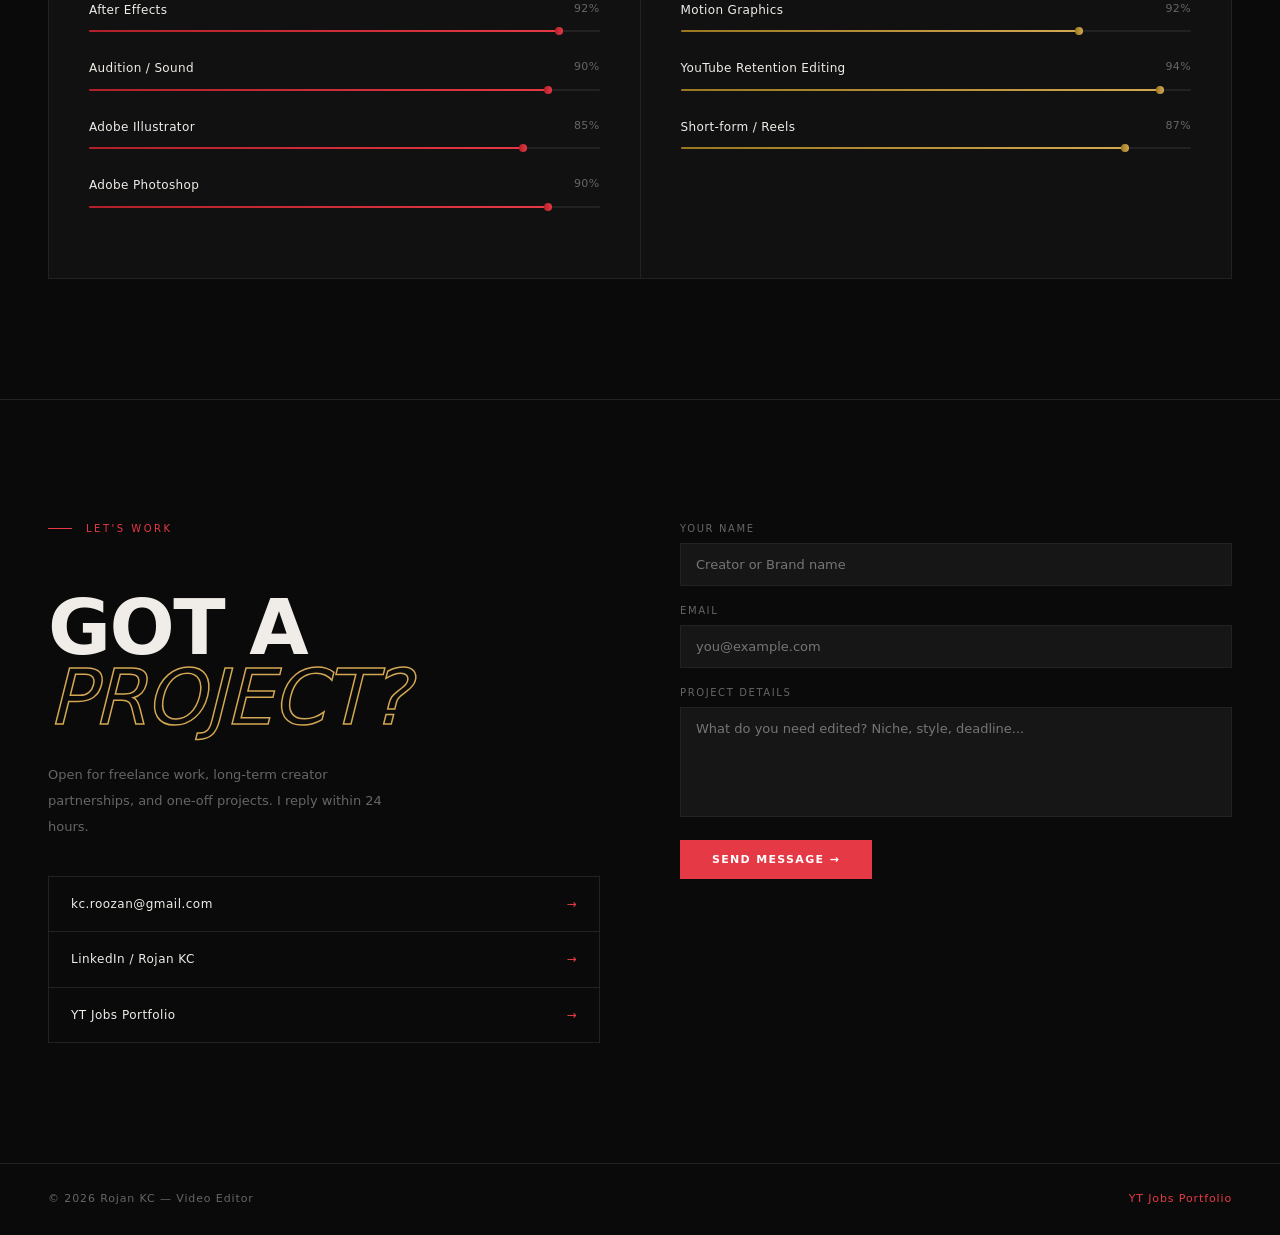
==== commit c631e493: "Update index.html" ====
--- a/index.html
+++ b/index.html
@@ -96,7 +96,7 @@
   <div class="work-top reveal">
     <div>
       <div class="sec-label">Selected Work</div>
-      <h2 class="work-title">The <em>reel</em></h2>
+      <h2 class="work-title">SHOW <em>reel</em></h2>
     </div>
     <div class="filters">
       <button class="fb on" data-f="all">All</button>
@@ -177,7 +177,7 @@
       <h2 class="c-title">GOT A<br><em>project?</em></h2>
       <p class="c-desc">Open for freelance work, long-term creator partnerships, and one-off projects. I reply within 24 hours.</p>
       <div class="c-links">
-        <a href="mailto:your@email.com" class="c-link">your@email.com <span class="c-arr">→</span></a>
+        <a href="mailto:your@email.com" class="c-link">kc.roozan@gmail.com <span class="c-arr">→</span></a>
         <a href="https://www.linkedin.com/in/rojan-kc-128224247/" target="_blank" class="c-link">LinkedIn / Rojan KC <span class="c-arr">→</span></a>
         <a href="https://ytjobs.co/talent/profile/49706?r=2" target="_blank" class="c-link">YT Jobs Portfolio <span class="c-arr">→</span></a>
       </div>
--- a/styles.css
+++ b/styles.css
@@ -170,11 +170,9 @@
 }
 .stat-n sub{font-size:.45em;color:var(--red);vertical-align:bottom;font-weight:400;margin-left:1px}
 .stat-l{font-size:10px;letter-spacing:.12em;text-transform:uppercase;color:var(--dim);margin-top:6px}
-/* counter animation */
 .stat-num{display:inline-block}
 @keyframes countUp{from{opacity:0;transform:translateY(12px)}to{opacity:1;transform:none}}
 .stat-num.animate{animation:countUp .5s ease forwards}
-
 .avail-badge{
   display:inline-flex;align-items:center;gap:10px;
   border:1px solid var(--border);padding:11px 18px;
@@ -187,11 +185,15 @@
 }
 @keyframes pulse{0%,100%{opacity:1}50%{opacity:.25}}
 
-/* ── WORK ── */
-#work{border-top:1px solid var(--border)}
+/* ═══════════════════════════════════════
+   WORK SECTION
+═══════════════════════════════════════ */
+#work{border-top:1px solid var(--border);padding:120px 48px}
+
 .work-top{
   display:flex;align-items:flex-end;
-  justify-content:space-between;margin-bottom:48px;
+  justify-content:space-between;margin-bottom:40px;
+  flex-wrap:wrap;gap:20px;
 }
 .work-title{
   font-size:clamp(40px,5vw,68px);font-weight:900;
@@ -200,88 +202,119 @@
 .work-title em{font-style:italic;font-weight:300;color:var(--gold)}
 .filters{display:flex;gap:3px}
 .fb{
-  padding:8px 16px;
+  padding:8px 18px;
   background:transparent;border:1px solid var(--border);
   color:var(--dim);font-size:10px;letter-spacing:.1em;text-transform:uppercase;
   cursor:pointer;transition:all .2s;font-family:inherit;
 }
 .fb:hover,.fb.on{background:var(--red);border-color:var(--red);color:#fff}
 
-/* ── LONG-FORM VIDEO GRID ── */
+/* ═══════════════════════════════════════
+   LONG-FORM GRID
+   Built as explicit rows in JS:
+   Row A (type ac): 01 big left + 02/03 stacked right
+   Row B (type b):  04 05 06 equal three
+   Row C (type ac): 07 big left + 08/09 stacked right
+   Row D (type b):  10 11 (remaining, fills left to right)
+═══════════════════════════════════════ */
 .vgrid{
+  display:flex;
+  flex-direction:column;
+  gap:14px;
+}
+
+/* Row wrapper — type ac: big + stack */
+.vc-row-ac{
   display:grid;
-  grid-template-columns:repeat(12,1fr);
-  gap:3px;
-}
-
-/* Card base */
+  grid-template-columns:2fr 1fr;
+  gap:14px;
+}
+
+/* Stack column inside ac row */
+.vc-stack{
+  display:flex;
+  flex-direction:column;
+  gap:14px;
+}
+
+/* Row wrapper — type b: three equal */
+.vc-row-b{
+  display:grid;
+  grid-template-columns:repeat(3,1fr);
+  gap:14px;
+}
+
+/* ── Card base ── */
 .vc{
   position:relative;overflow:hidden;cursor:pointer;
-  background:#0d0d0d;
-}
-.vc.big{grid-column:span 7;aspect-ratio:16/9}
-.vc.med{grid-column:span 5;aspect-ratio:16/9}
-.vc.sm {grid-column:span 4;aspect-ratio:16/9}
+  background:#0d0d0d;border-radius:6px;
+  transition:transform .4s cubic-bezier(.2,0,.1,1);
+}
+.vc:hover{transform:translateY(-4px)}
+
+/* Big card keeps its aspect ratio */
+.vc.big{ aspect-ratio:16/9; }
+/* Med/sm in normal rows keep aspect ratio */
+.vc.med{ aspect-ratio:16/9; }
+.vc.sm { aspect-ratio:16/9; }
+
+/* Cards inside a stack flex-fill to match big card height */
+.vc-stack .vc{
+  flex:1;
+  aspect-ratio:unset;
+  min-height:0;
+}
 
 /* Thumbnail */
 .vc-thumb{
   position:absolute;inset:0;
-  background-size:cover;background-position:center;
+  background-size:cover;background-position:center top;
   transition:transform .7s cubic-bezier(.2,0,.1,1),filter .4s;
-  filter:brightness(.75) saturate(.9);
+  filter:brightness(.72) saturate(.85);
 }
 .vc:hover .vc-thumb{
-  transform:scale(1.06);
-  filter:brightness(.55) saturate(1.1);
-}
-
-/* Subtle dark overlay always present */
+  transform:scale(1.05);
+  filter:brightness(.5) saturate(1.1);
+}
+
+/* Gradient overlay */
 .vc-overlay{
-  position:absolute;inset:0;
+  position:absolute;inset:0;z-index:1;
   background:linear-gradient(
-    to top,
-    rgba(0,0,0,.92) 0%,
-    rgba(0,0,0,.3) 45%,
-    rgba(0,0,0,.1) 100%
+    180deg,
+    rgba(0,0,0,.0) 0%,
+    rgba(0,0,0,.0) 35%,
+    rgba(0,0,0,.6) 65%,
+    rgba(0,0,0,.93) 100%
   );
-  z-index:1;
-  transition:background .4s;
-}
-.vc:hover .vc-overlay{
-  background:linear-gradient(
-    to top,
-    rgba(0,0,0,.96) 0%,
-    rgba(0,0,0,.5) 50%,
-    rgba(0,0,0,.2) 100%
-  );
-}
-
-/* Top bar: number left, badge right */
+}
+
+/* Top: number + badge */
 .vc-top{
   position:absolute;top:0;left:0;right:0;
   display:flex;align-items:center;justify-content:space-between;
   padding:14px 16px;z-index:3;
 }
 .vc-num{
-  font-size:10px;letter-spacing:.12em;
-  color:rgba(255,255,255,.35);font-weight:500;
+  font-size:10px;letter-spacing:.14em;
+  color:rgba(255,255,255,.3);font-weight:400;
 }
 .vc-ytbadge{
   display:flex;align-items:center;gap:5px;
-  background:rgba(0,0,0,.6);
-  border:1px solid rgba(255,255,255,.08);
-  padding:4px 8px;border-radius:2px;
+  background:rgba(0,0,0,.55);
+  border:1px solid rgba(255,255,255,.1);
+  padding:4px 9px;border-radius:3px;
   font-size:9px;letter-spacing:.1em;text-transform:uppercase;
-  color:rgba(255,255,255,.5);
-  backdrop-filter:blur(4px);
-}
-
-/* Left accent line */
+  color:rgba(255,255,255,.55);
+  backdrop-filter:blur(6px);
+}
+
+/* Left red accent bar */
 .vc-accent{
   position:absolute;left:0;top:0;bottom:0;width:2px;
   background:var(--red);
   transform:scaleY(0);transform-origin:bottom;
-  transition:transform .4s cubic-bezier(.4,0,.2,1);
+  transition:transform .45s cubic-bezier(.4,0,.2,1);
   z-index:3;
 }
 .vc:hover .vc-accent{transform:scaleY(1)}
@@ -289,137 +322,148 @@
 /* Play button */
 .vc-play{
   position:absolute;top:50%;left:50%;
-  transform:translate(-50%,-50%) scale(.7);
-  width:56px;height:56px;border-radius:50%;
-  background:rgba(230,57,70,.85);
+  transform:translate(-50%,-50%) scale(.65);
+  width:52px;height:52px;border-radius:50%;
+  background:rgba(230,57,70,.9);
   display:flex;align-items:center;justify-content:center;
   opacity:0;z-index:3;
-  transition:opacity .35s,transform .35s,box-shadow .35s;
-  backdrop-filter:blur(4px);
+  transition:opacity .3s,transform .3s,box-shadow .3s;
 }
 .vc:hover .vc-play{
-  opacity:1;transform:translate(-50%,-50%) scale(1);
-  box-shadow:0 0 40px rgba(230,57,70,.45);
+  opacity:1;
+  transform:translate(-50%,-50%) scale(1);
+  box-shadow:0 0 36px rgba(230,57,70,.5);
 }
 
 /* Bottom info */
 .vc-info{
   position:absolute;bottom:0;left:0;right:0;
-  padding:16px 18px 18px;
-  z-index:2;
+  padding:14px 16px 16px;z-index:2;
 }
 .vc-genre{
-  font-size:9px;letter-spacing:.22em;text-transform:uppercase;
+  font-size:9px;letter-spacing:.2em;text-transform:uppercase;
   color:var(--red);margin-bottom:5px;opacity:.9;
 }
 .vc-title{
-  font-size:15px;font-weight:700;line-height:1.25;
+  font-size:13px;font-weight:600;line-height:1.3;
   color:#fff;letter-spacing:-.01em;
-}
-.vc.big .vc-title{font-size:20px}
-.vc.sm  .vc-title{font-size:12px}
-
-/* Duration chip */
-.vc-dur{
-  display:inline-block;
-  margin-top:8px;
-  font-size:10px;letter-spacing:.06em;
-  color:rgba(255,255,255,.4);
-}
-
-/* ── SHORT-FORM SECTION ── */
-#sfwrap{margin-top:44px}
+  display:-webkit-box;
+  -webkit-line-clamp:2;
+  -webkit-box-orient:vertical;
+  overflow:hidden;
+}
+.vc.big .vc-title{font-size:17px}
+.vc-stack .vc .vc-title{font-size:12px}
+
+/* ═══════════════════════════════════════
+   SHORT-FORM — 5-col equal portrait shelf
+   gap:16px for breathing room
+═══════════════════════════════════════ */
+#sfwrap{
+  margin-top:36px;
+  padding-top:32px;
+  border-top:1px solid rgba(255,255,255,.06);
+}
+
 .sf-label{
   font-size:10px;letter-spacing:.22em;text-transform:uppercase;
-  color:var(--dim);margin-bottom:20px;
+  color:rgba(255,255,255,.22);margin-bottom:20px;
   display:flex;align-items:center;gap:12px;
 }
-.sf-label::before{content:'';width:18px;height:1px;background:var(--dim)}
+.sf-label::before{content:'';width:18px;height:1px;background:rgba(255,255,255,.2)}
 
 .sfgrid{
   display:grid;
-  grid-template-columns:repeat(4,1fr);
-  gap:3px;
-}
-
-/* Portrait card */
+  grid-template-columns:repeat(5,1fr);
+  gap:16px;
+}
+
 .svc{
   position:relative;overflow:hidden;cursor:pointer;
-  aspect-ratio:9/16;background:#0d0d0d;
-}
+  aspect-ratio:9/16;background:#0d0d0d;border-radius:8px;
+  transition:transform .4s cubic-bezier(.2,0,.1,1);
+}
+.svc:hover{transform:translateY(-5px)}
+
 .svc-video{
   position:absolute;inset:0;width:100%;height:100%;
   object-fit:cover;
   transition:transform .7s cubic-bezier(.2,0,.1,1),filter .4s;
-  filter:brightness(.8);
+  filter:brightness(.78);
 }
 .svc:hover .svc-video{
   transform:scale(1.04);
-  filter:brightness(.55);
-}
+  filter:brightness(.5);
+}
+
 .svc-overlay{
-  position:absolute;inset:0;
+  position:absolute;inset:0;z-index:1;
   background:linear-gradient(
-    to top,
-    rgba(0,0,0,.92) 0%,
-    rgba(0,0,0,.15) 55%,
-    transparent 100%
+    180deg,
+    rgba(0,0,0,.0) 0%,
+    rgba(0,0,0,.0) 40%,
+    rgba(0,0,0,.65) 70%,
+    rgba(0,0,0,.94) 100%
   );
-  z-index:1;
-  transition:background .4s;
-}
-.svc:hover .svc-overlay{
-  background:linear-gradient(
-    to top,
-    rgba(0,0,0,.96) 0%,
-    rgba(0,0,0,.4) 60%,
-    rgba(0,0,0,.1) 100%
-  );
-}
+}
+
 .svc-top{
   position:absolute;top:0;left:0;right:0;
   display:flex;align-items:center;justify-content:space-between;
-  padding:14px 14px;z-index:3;
+  padding:12px;z-index:3;
 }
 .svc-num{
-  font-size:10px;letter-spacing:.12em;
-  color:rgba(255,255,255,.3);font-weight:500;
+  font-size:9px;letter-spacing:.12em;
+  color:rgba(255,255,255,.28);font-weight:400;
 }
 .svc-badge{
-  background:rgba(0,0,0,.6);
-  border:1px solid rgba(255,255,255,.08);
-  padding:4px 8px;
-  font-size:9px;letter-spacing:.1em;text-transform:uppercase;
+  background:rgba(0,0,0,.55);
+  border:1px solid rgba(255,255,255,.1);
+  padding:3px 7px;border-radius:3px;
+  font-size:8px;letter-spacing:.1em;text-transform:uppercase;
   color:rgba(255,255,255,.5);
-  backdrop-filter:blur(4px);
-}
+  backdrop-filter:blur(6px);
+}
+
 .svc-accent{
   position:absolute;left:0;top:0;bottom:0;width:2px;
   background:var(--gold);
   transform:scaleY(0);transform-origin:bottom;
-  transition:transform .4s cubic-bezier(.4,0,.2,1);
+  transition:transform .45s cubic-bezier(.4,0,.2,1);
   z-index:3;
 }
 .svc:hover .svc-accent{transform:scaleY(1)}
+
 .svc-play{
   position:absolute;top:50%;left:50%;
-  transform:translate(-50%,-50%) scale(.7);
-  width:48px;height:48px;border-radius:50%;
-  background:rgba(230,57,70,.85);
+  transform:translate(-50%,-50%) scale(.65);
+  width:42px;height:42px;border-radius:50%;
+  background:rgba(230,57,70,.9);
   display:flex;align-items:center;justify-content:center;
   opacity:0;z-index:3;
-  transition:opacity .35s,transform .35s,box-shadow .35s;
+  transition:opacity .3s,transform .3s,box-shadow .3s;
 }
 .svc:hover .svc-play{
-  opacity:1;transform:translate(-50%,-50%) scale(1);
-  box-shadow:0 0 32px rgba(230,57,70,.4);
-}
+  opacity:1;
+  transform:translate(-50%,-50%) scale(1);
+  box-shadow:0 0 28px rgba(230,57,70,.45);
+}
+
 .svc-info{
   position:absolute;bottom:0;left:0;right:0;
-  padding:16px 14px 16px;z-index:2;
-}
-.svc-info .vc-genre{font-size:9px}
-.svc-info .vc-title{font-size:13px;font-weight:700;line-height:1.25;color:#fff}
+  padding:12px 12px 14px;z-index:2;
+}
+.svc-info .vc-genre{
+  font-size:8px;letter-spacing:.18em;text-transform:uppercase;
+  color:var(--gold);margin-bottom:4px;opacity:.85;
+}
+.svc-info .vc-title{
+  font-size:11px;font-weight:600;line-height:1.3;color:#fff;
+  display:-webkit-box;
+  -webkit-line-clamp:2;
+  -webkit-box-orient:vertical;
+  overflow:hidden;
+}
 
 /* ── SKILLS ── */
 #skills{border-top:1px solid var(--border)}
@@ -529,16 +573,29 @@
 @keyframes fadeUp{from{opacity:0;transform:translateY(26px)}to{opacity:1;transform:none}}
 
 /* ── RESPONSIVE ── */
+@media(max-width:1100px){
+  .sfgrid{grid-template-columns:repeat(4,1fr)}
+}
 @media(max-width:900px){
   nav{padding:18px 22px}
   .nav-links{display:none}
   section{padding:80px 22px}
+  #work{padding:80px 22px}
   #hero{padding:0 22px 64px}
   #about,.c-wrap{grid-template-columns:1fr;gap:48px}
   .sk-wrap{grid-template-columns:1fr}
-  .vgrid{grid-template-columns:1fr}
-  .vc.big,.vc.med,.vc.sm{grid-column:span 1;aspect-ratio:16/9}
   .work-top{flex-direction:column;align-items:flex-start;gap:18px}
   footer{flex-direction:column;gap:8px;text-align:center}
-  .sfgrid{grid-template-columns:repeat(2,1fr)}
-}
+  .vc-row-ac{grid-template-columns:1fr}
+  .vc-stack{flex-direction:row}
+  .vc-stack .vc{aspect-ratio:16/9;flex:1}
+  .vc-row-b{grid-template-columns:1fr 1fr}
+  .sfgrid{grid-template-columns:repeat(3,1fr);gap:12px}
+}
+@media(max-width:600px){
+  .vc-row-ac{grid-template-columns:1fr}
+  .vc-stack{flex-direction:column}
+  .vc-stack .vc{aspect-ratio:16/9}
+  .vc-row-b{grid-template-columns:1fr}
+  .sfgrid{grid-template-columns:repeat(2,1fr);gap:10px}
+}
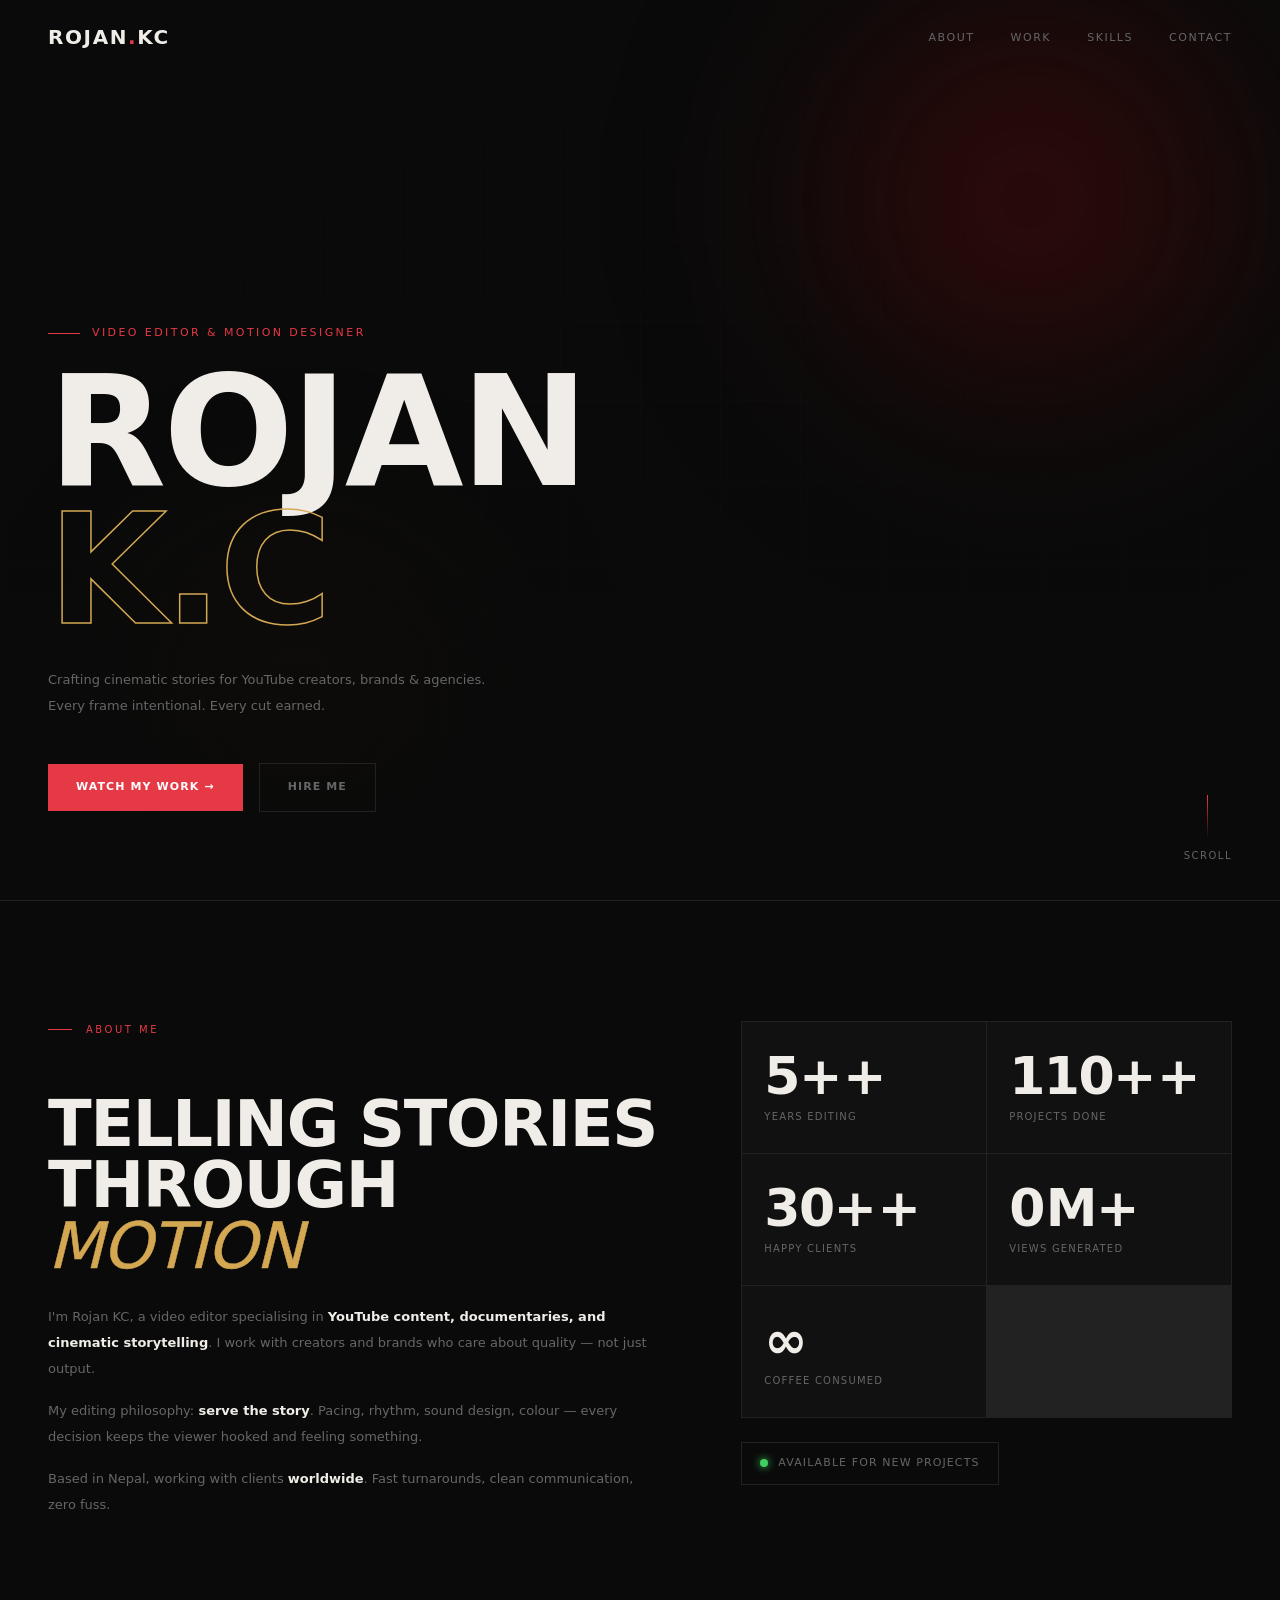
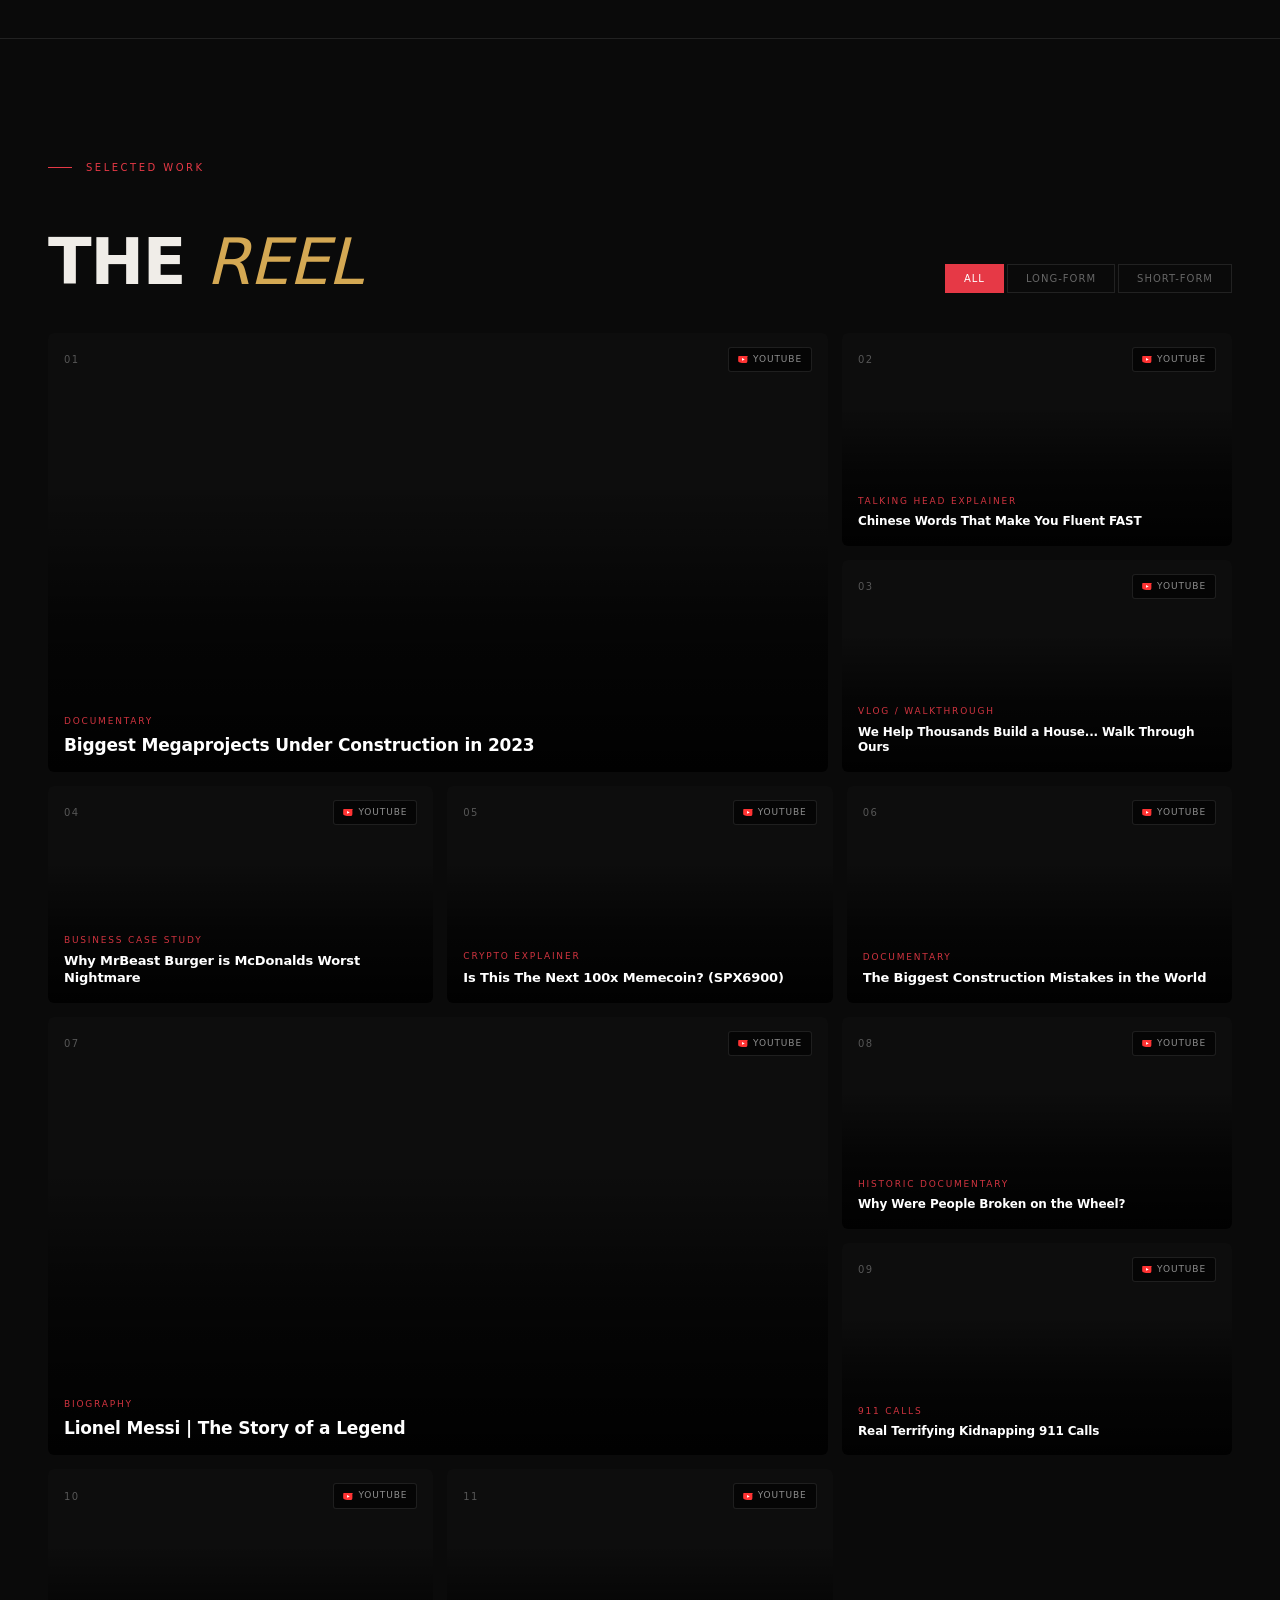
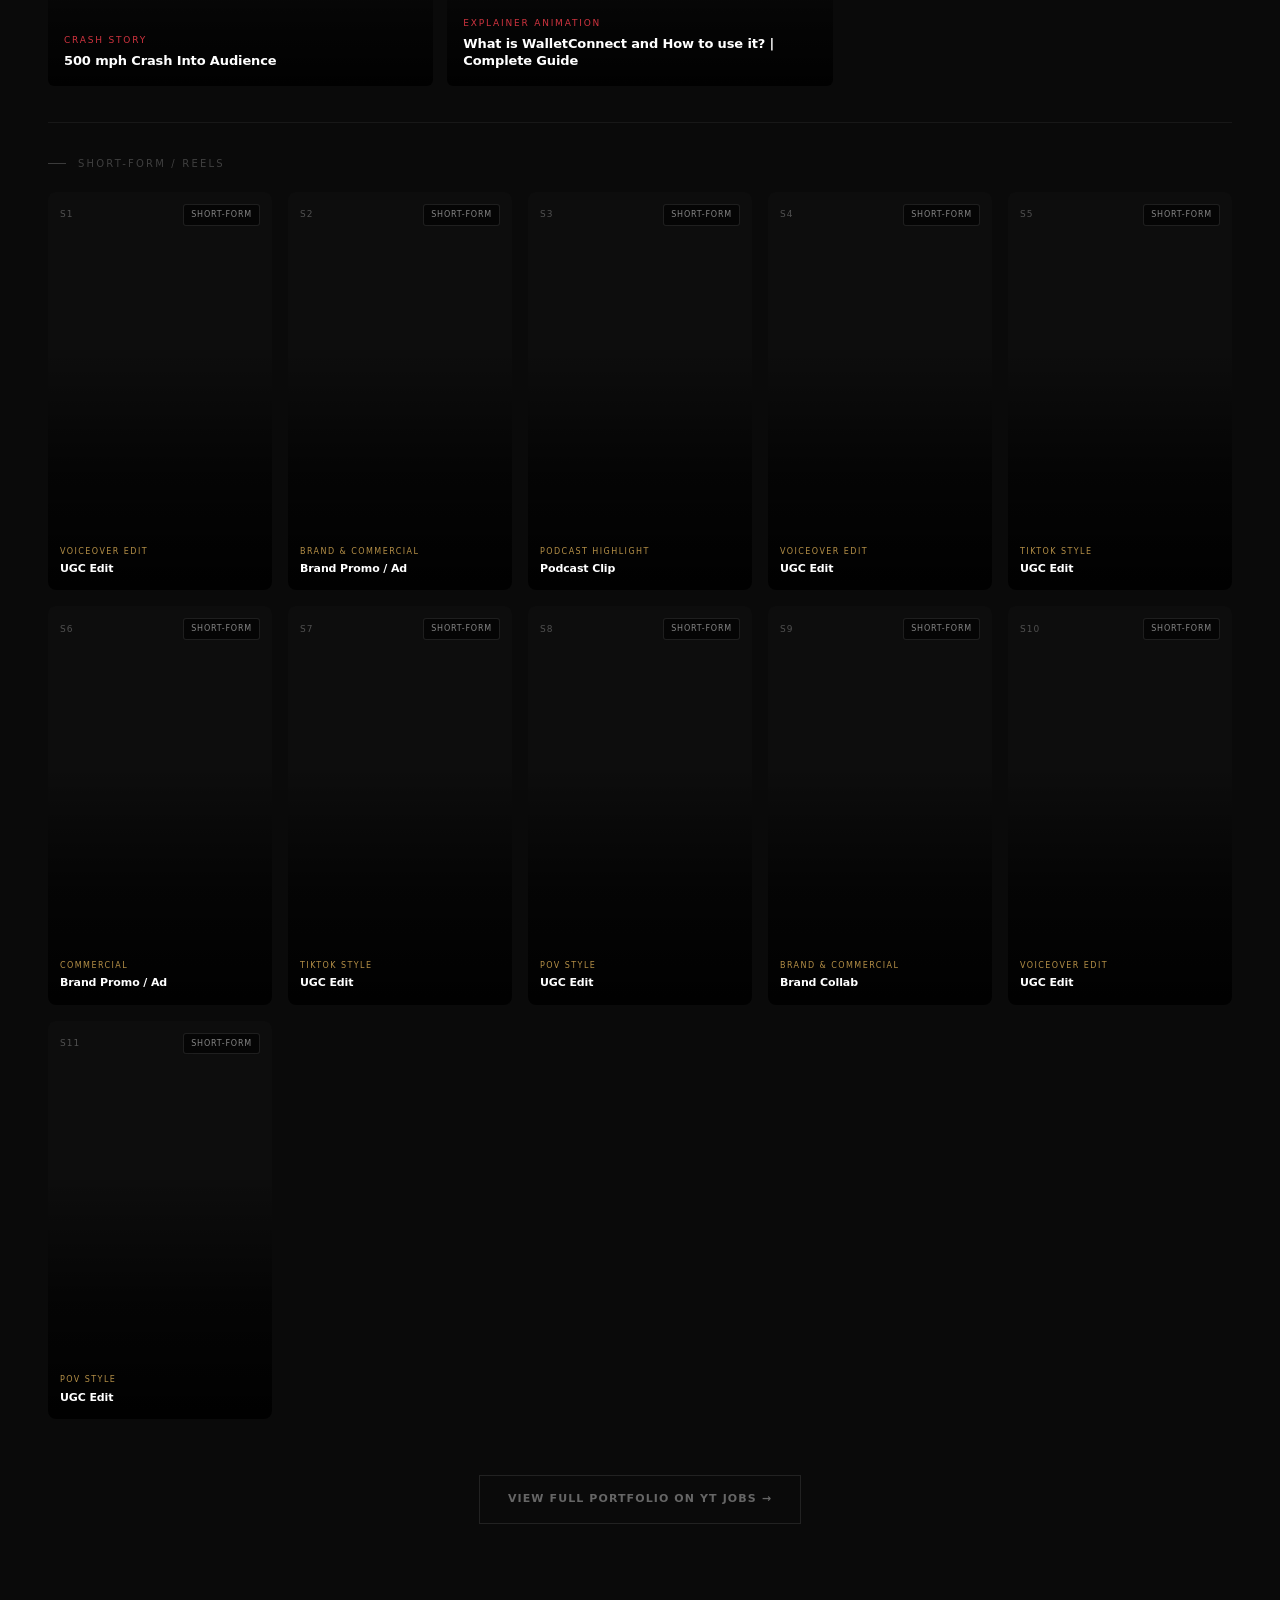
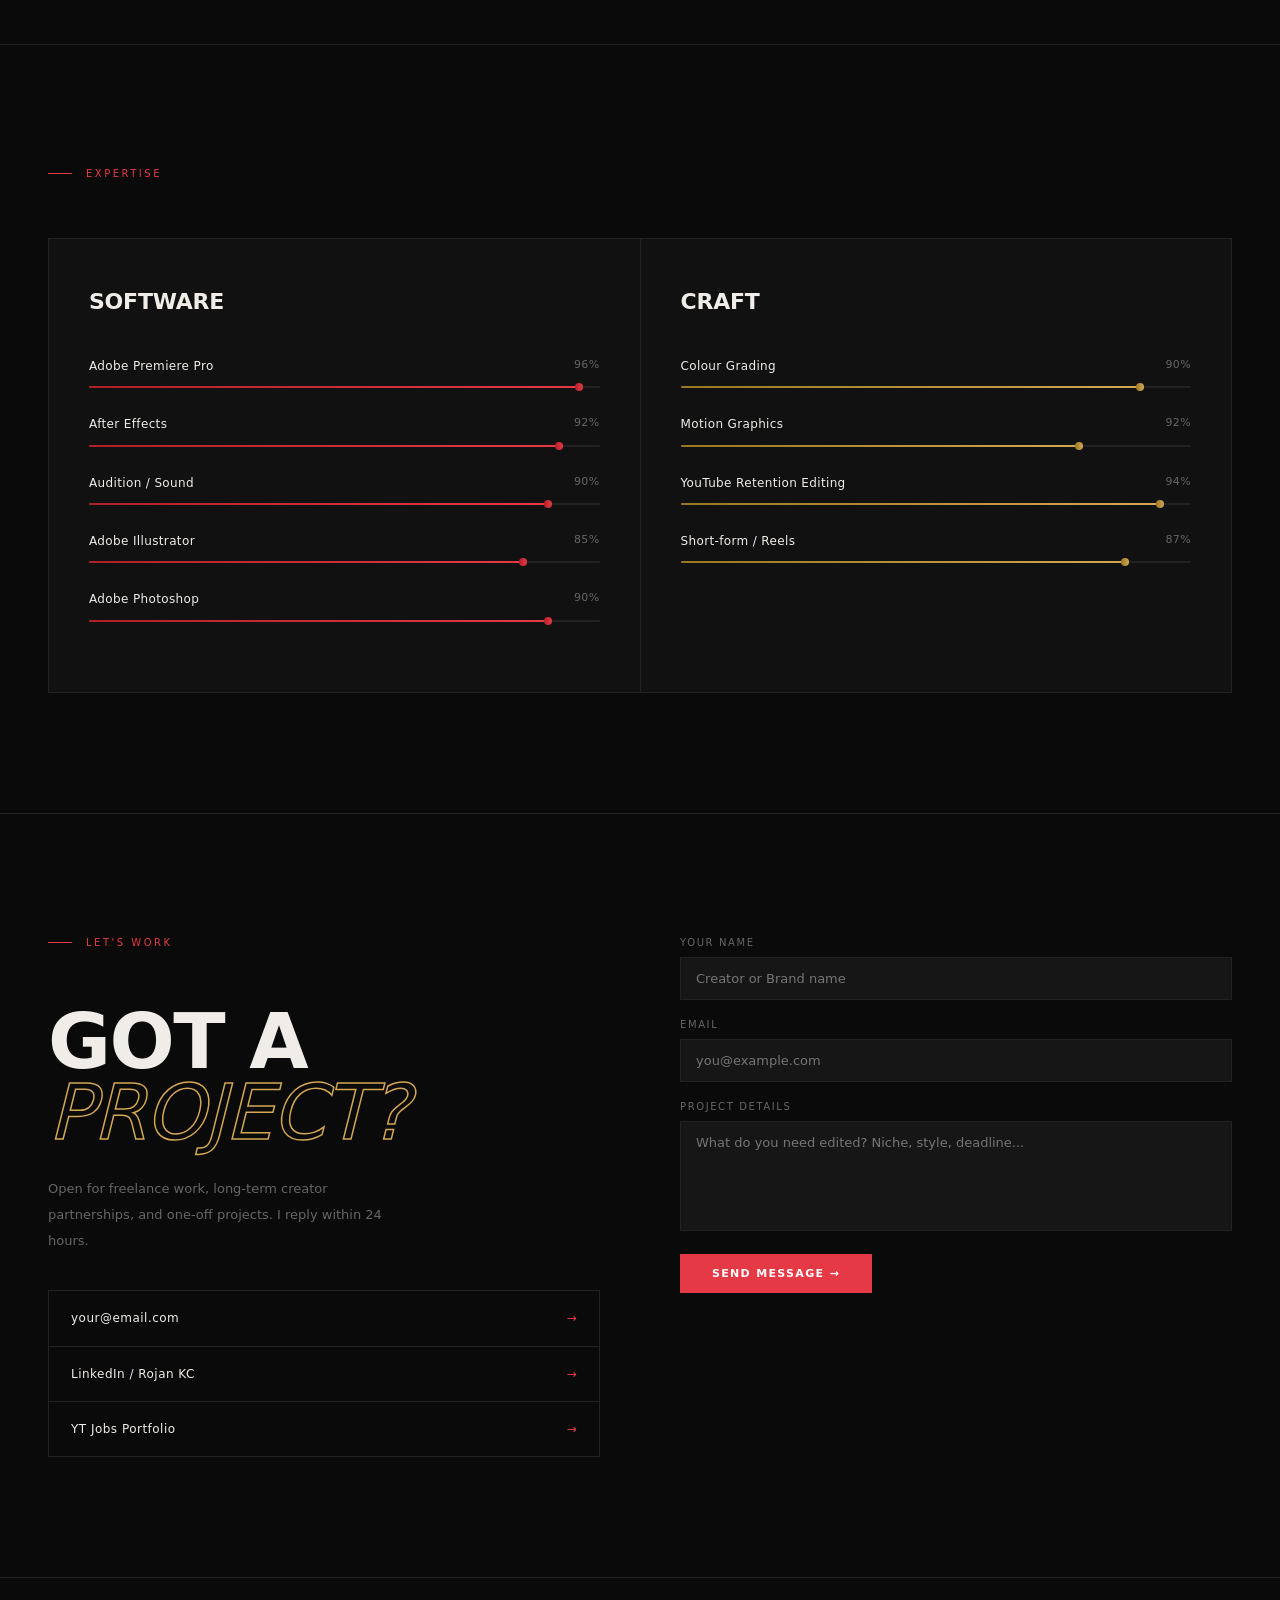
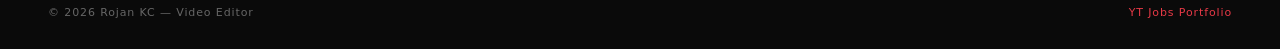
==== commit 29503ecc: "Update index.html" ====
--- a/index.html
+++ b/index.html
@@ -68,18 +68,30 @@
   <div class="reveal">
     <div class="stats">
       <div class="stat">
-        <div class="stat-n"><span id="stat-years">5</span><sub>+</sub></div>
+        <div class="stat-n" id="stat-years-wrap">
+          <span class="stat-num" id="stat-years">0</span><span class="stat-suffix">+</span>
+        </div>
         <div class="stat-l">Years editing</div>
       </div>
       <div class="stat">
-        <div class="stat-n"><span id="stat-projects">110</span><sub>+</sub></div>
+        <div class="stat-n" id="stat-projects-wrap">
+          <span class="stat-num" id="stat-projects">0</span><span class="stat-suffix">+</span>
+        </div>
         <div class="stat-l">Projects done</div>
       </div>
       <div class="stat">
-        <div class="stat-n"><span id="stat-clients">30</span><sub>+</sub></div>
+        <div class="stat-n" id="stat-clients-wrap">
+          <span class="stat-num" id="stat-clients">0</span><span class="stat-suffix">+</span>
+        </div>
         <div class="stat-l">Happy clients</div>
       </div>
       <div class="stat">
+        <div class="stat-n">
+          <span class="stat-num" id="stat-views">0</span><span class="stat-suffix stat-suffix--gold">M+</span>
+        </div>
+        <div class="stat-l">Views generated</div>
+      </div>
+      <div class="stat stat--wide">
         <div class="stat-n">∞</div>
         <div class="stat-l">Coffee consumed</div>
       </div>
@@ -96,7 +108,7 @@
   <div class="work-top reveal">
     <div>
       <div class="sec-label">Selected Work</div>
-      <h2 class="work-title">SHOW <em>reel</em></h2>
+      <h2 class="work-title">The <em>reel</em></h2>
     </div>
     <div class="filters">
       <button class="fb on" data-f="all">All</button>
@@ -177,7 +189,7 @@
       <h2 class="c-title">GOT A<br><em>project?</em></h2>
       <p class="c-desc">Open for freelance work, long-term creator partnerships, and one-off projects. I reply within 24 hours.</p>
       <div class="c-links">
-        <a href="mailto:your@email.com" class="c-link">kc.roozan@gmail.com <span class="c-arr">→</span></a>
+        <a href="mailto:your@email.com" class="c-link">your@email.com <span class="c-arr">→</span></a>
         <a href="https://www.linkedin.com/in/rojan-kc-128224247/" target="_blank" class="c-link">LinkedIn / Rojan KC <span class="c-arr">→</span></a>
         <a href="https://ytjobs.co/talent/profile/49706?r=2" target="_blank" class="c-link">YT Jobs Portfolio <span class="c-arr">→</span></a>
       </div>
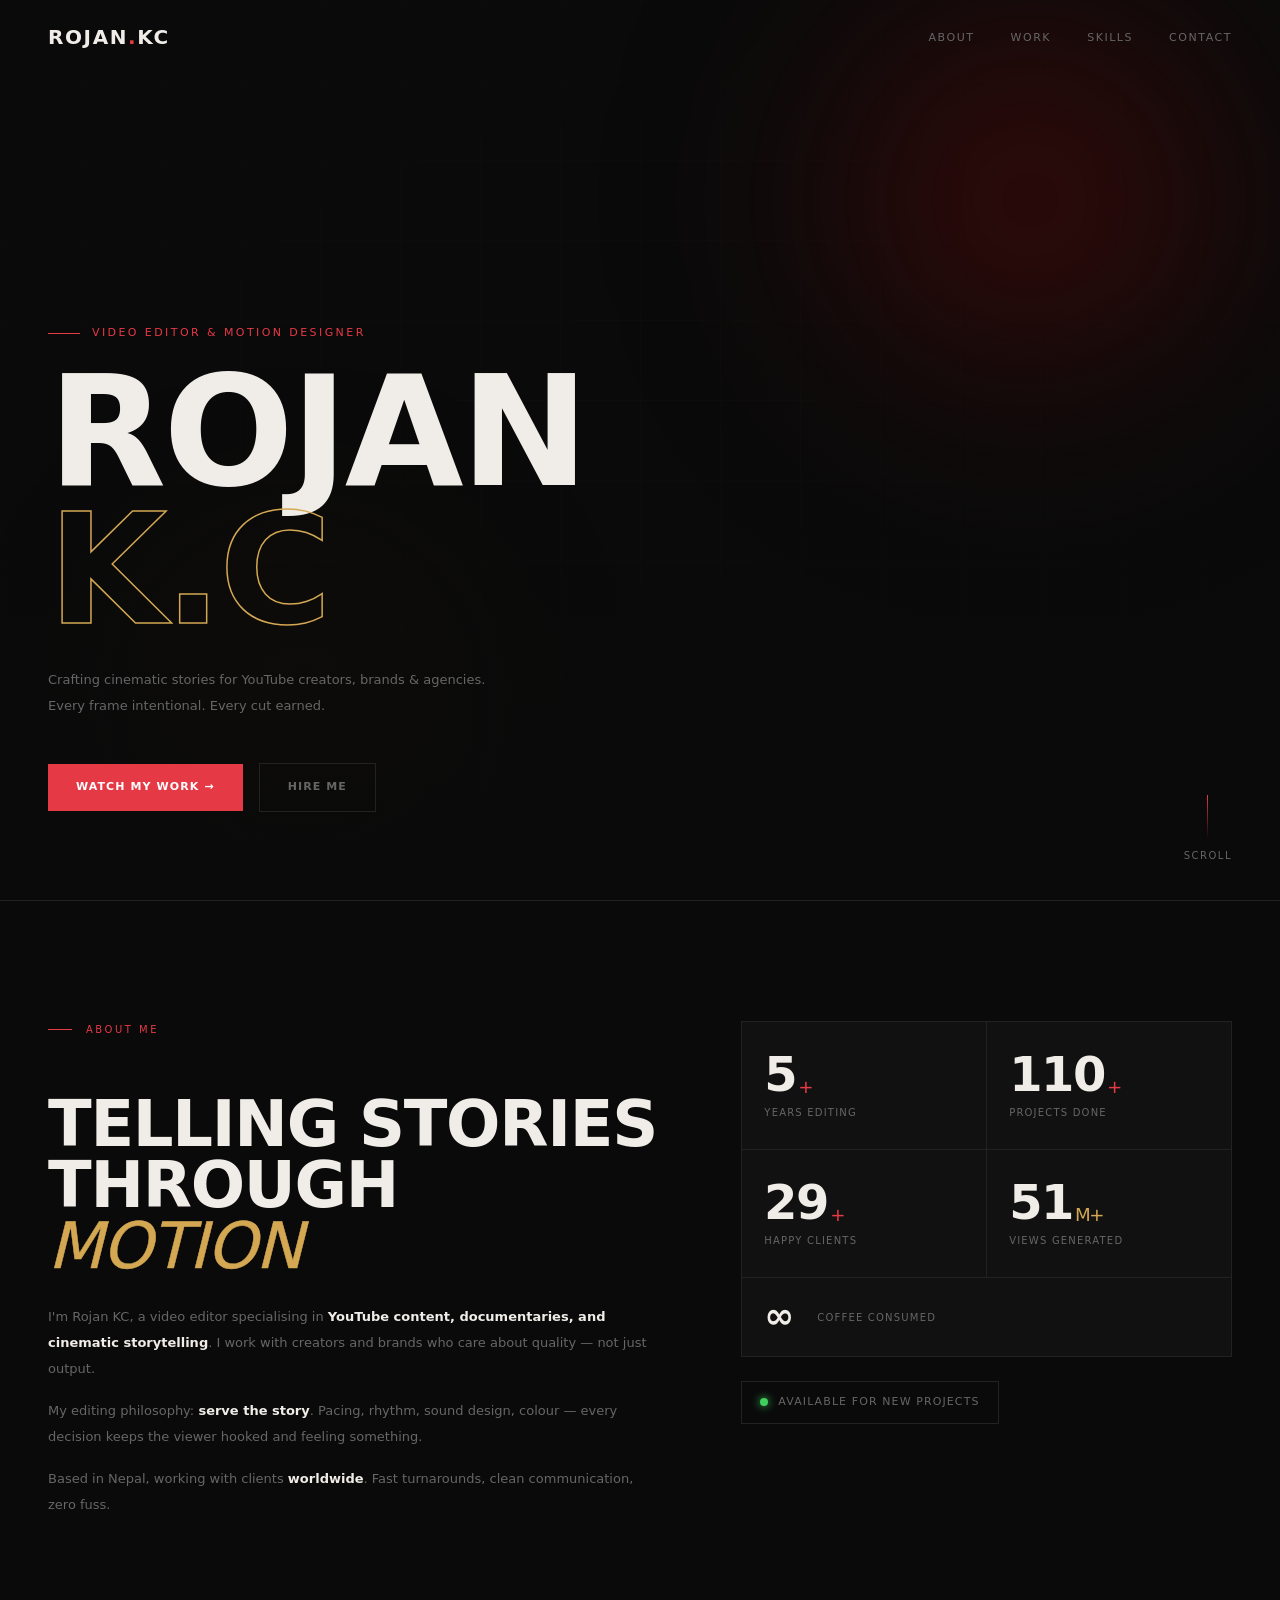
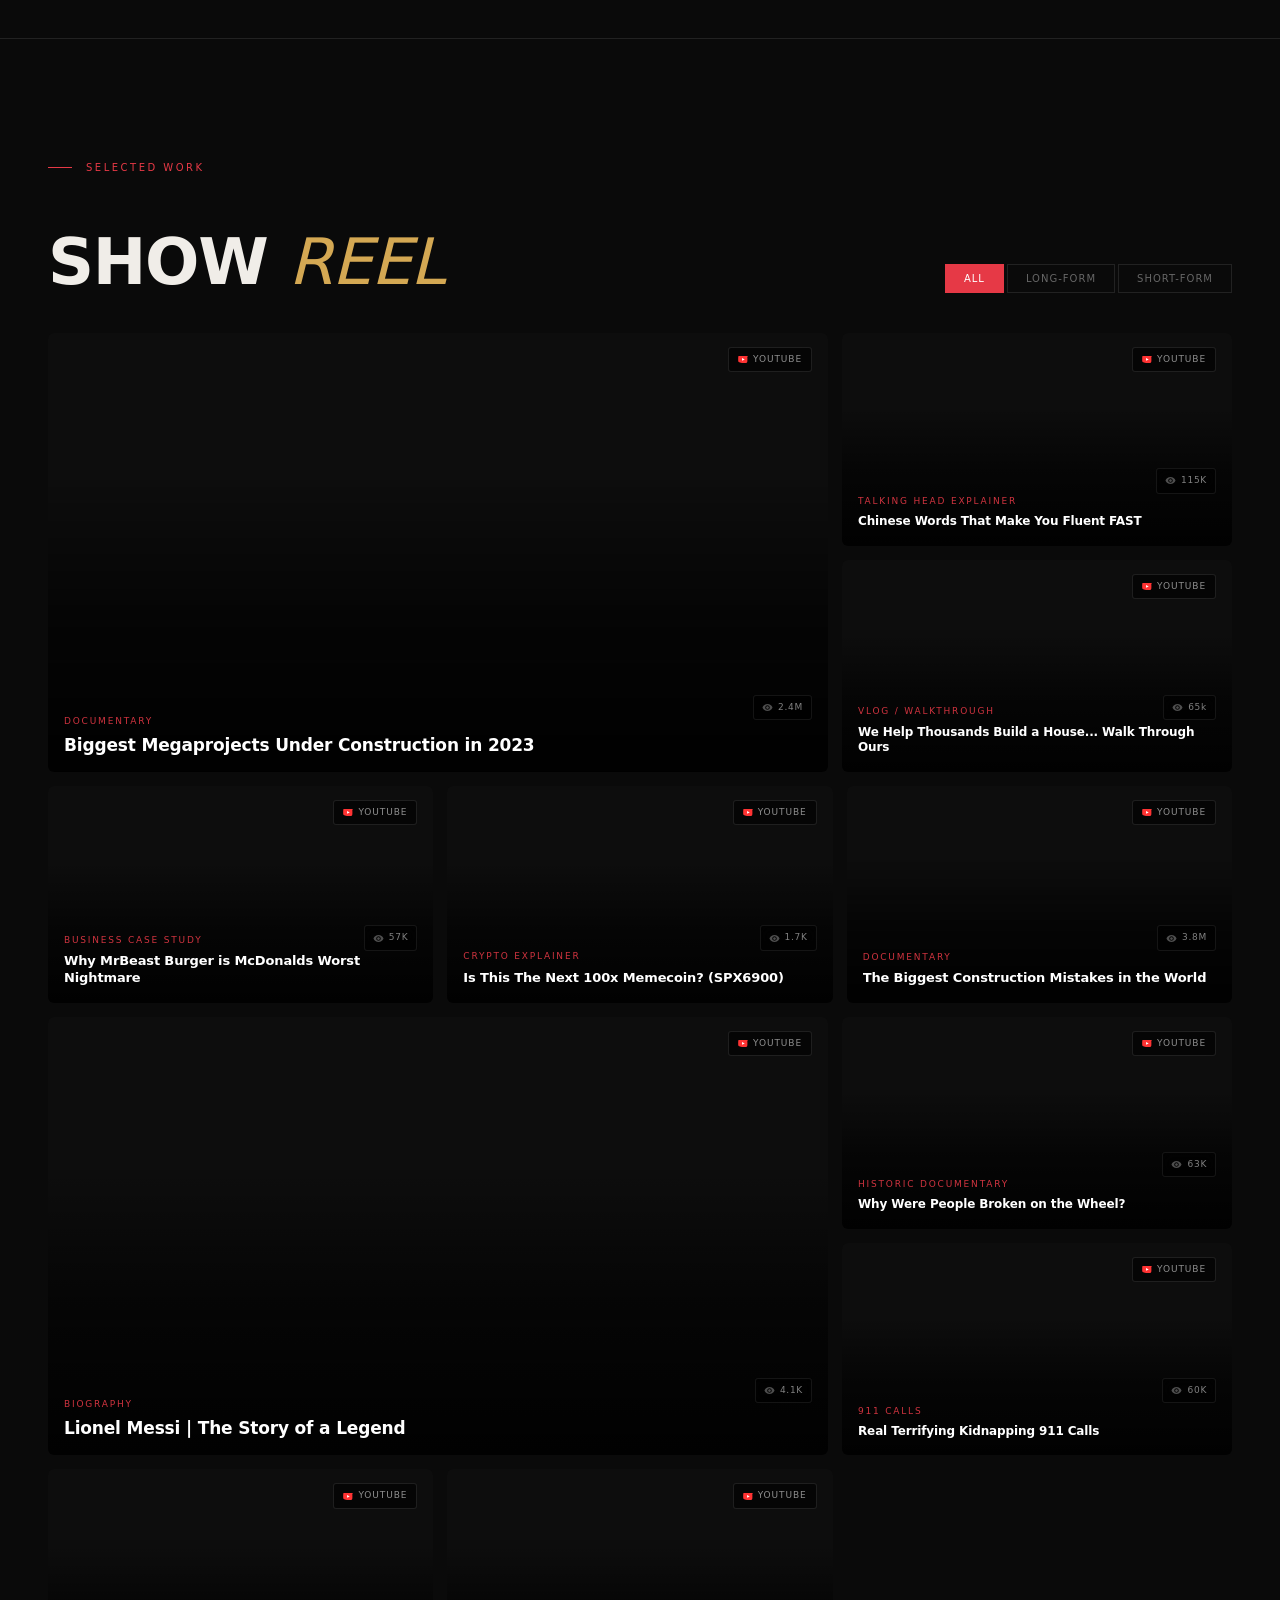
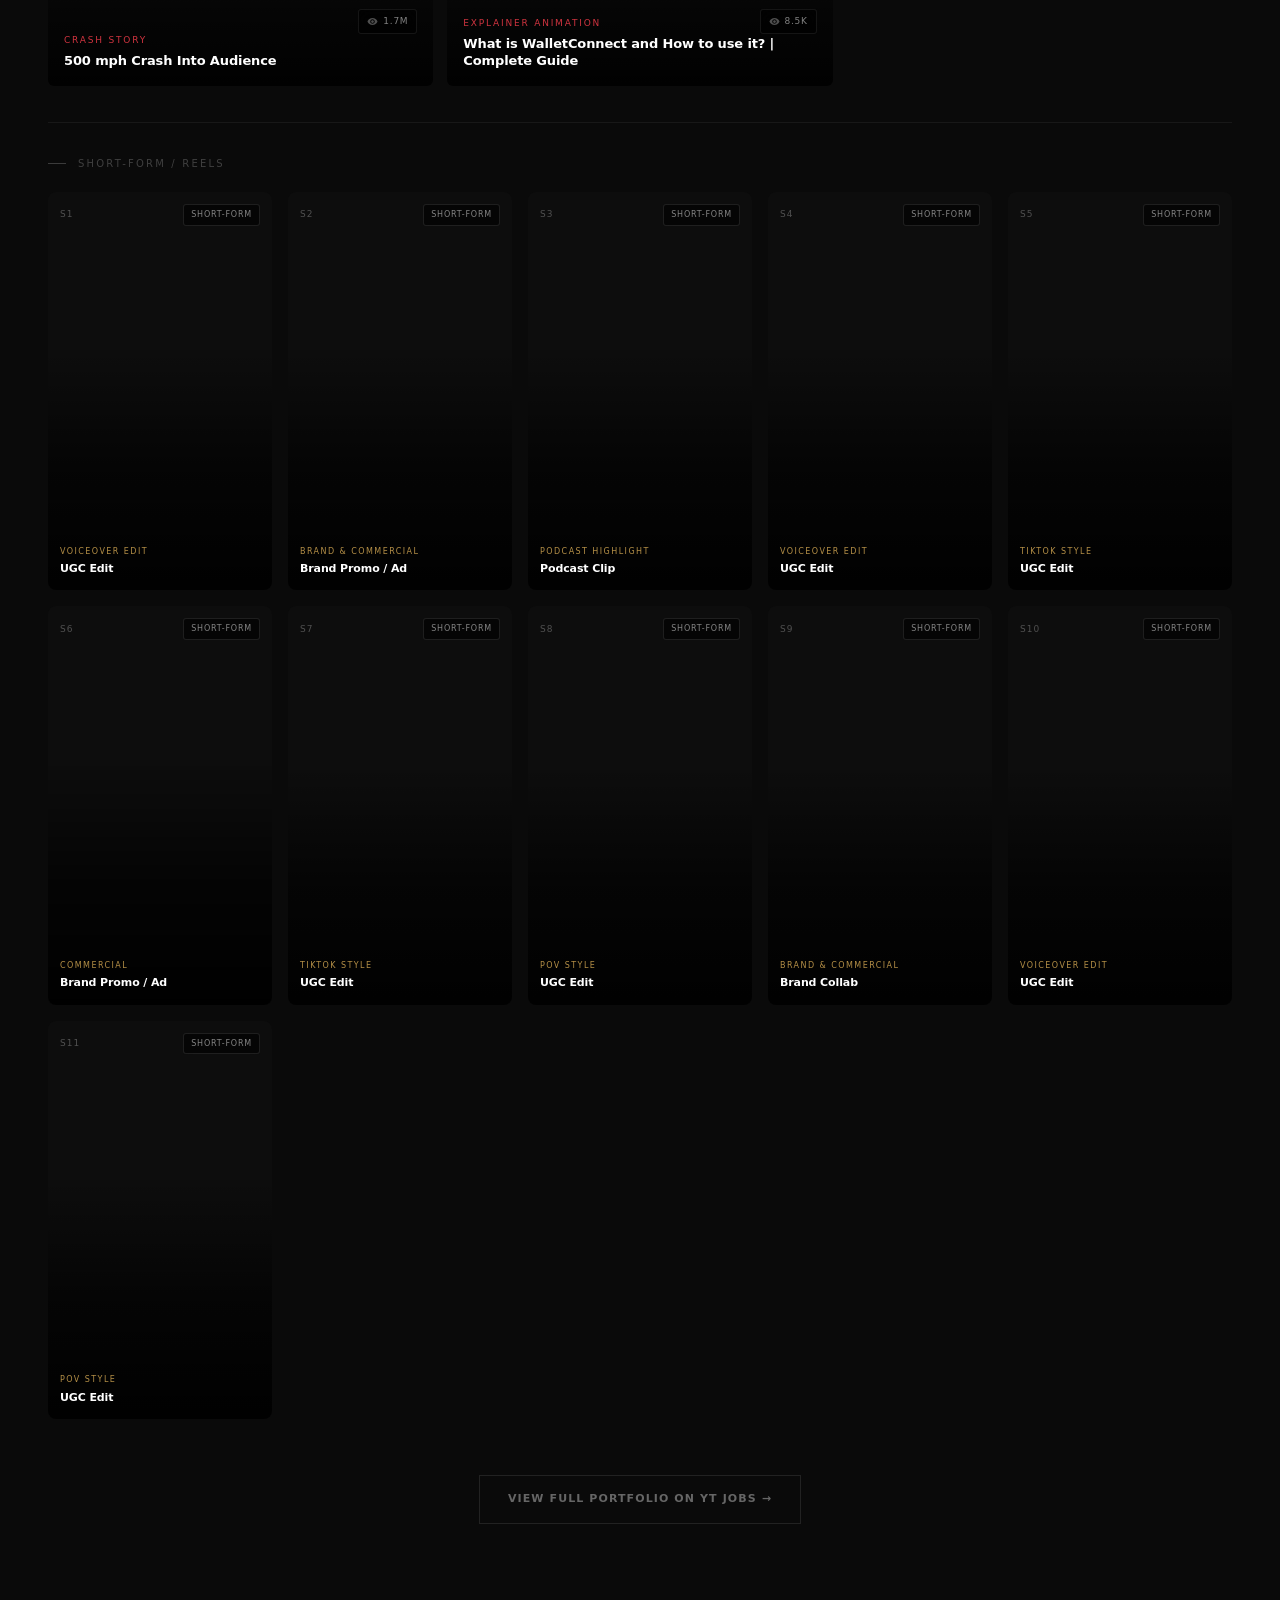
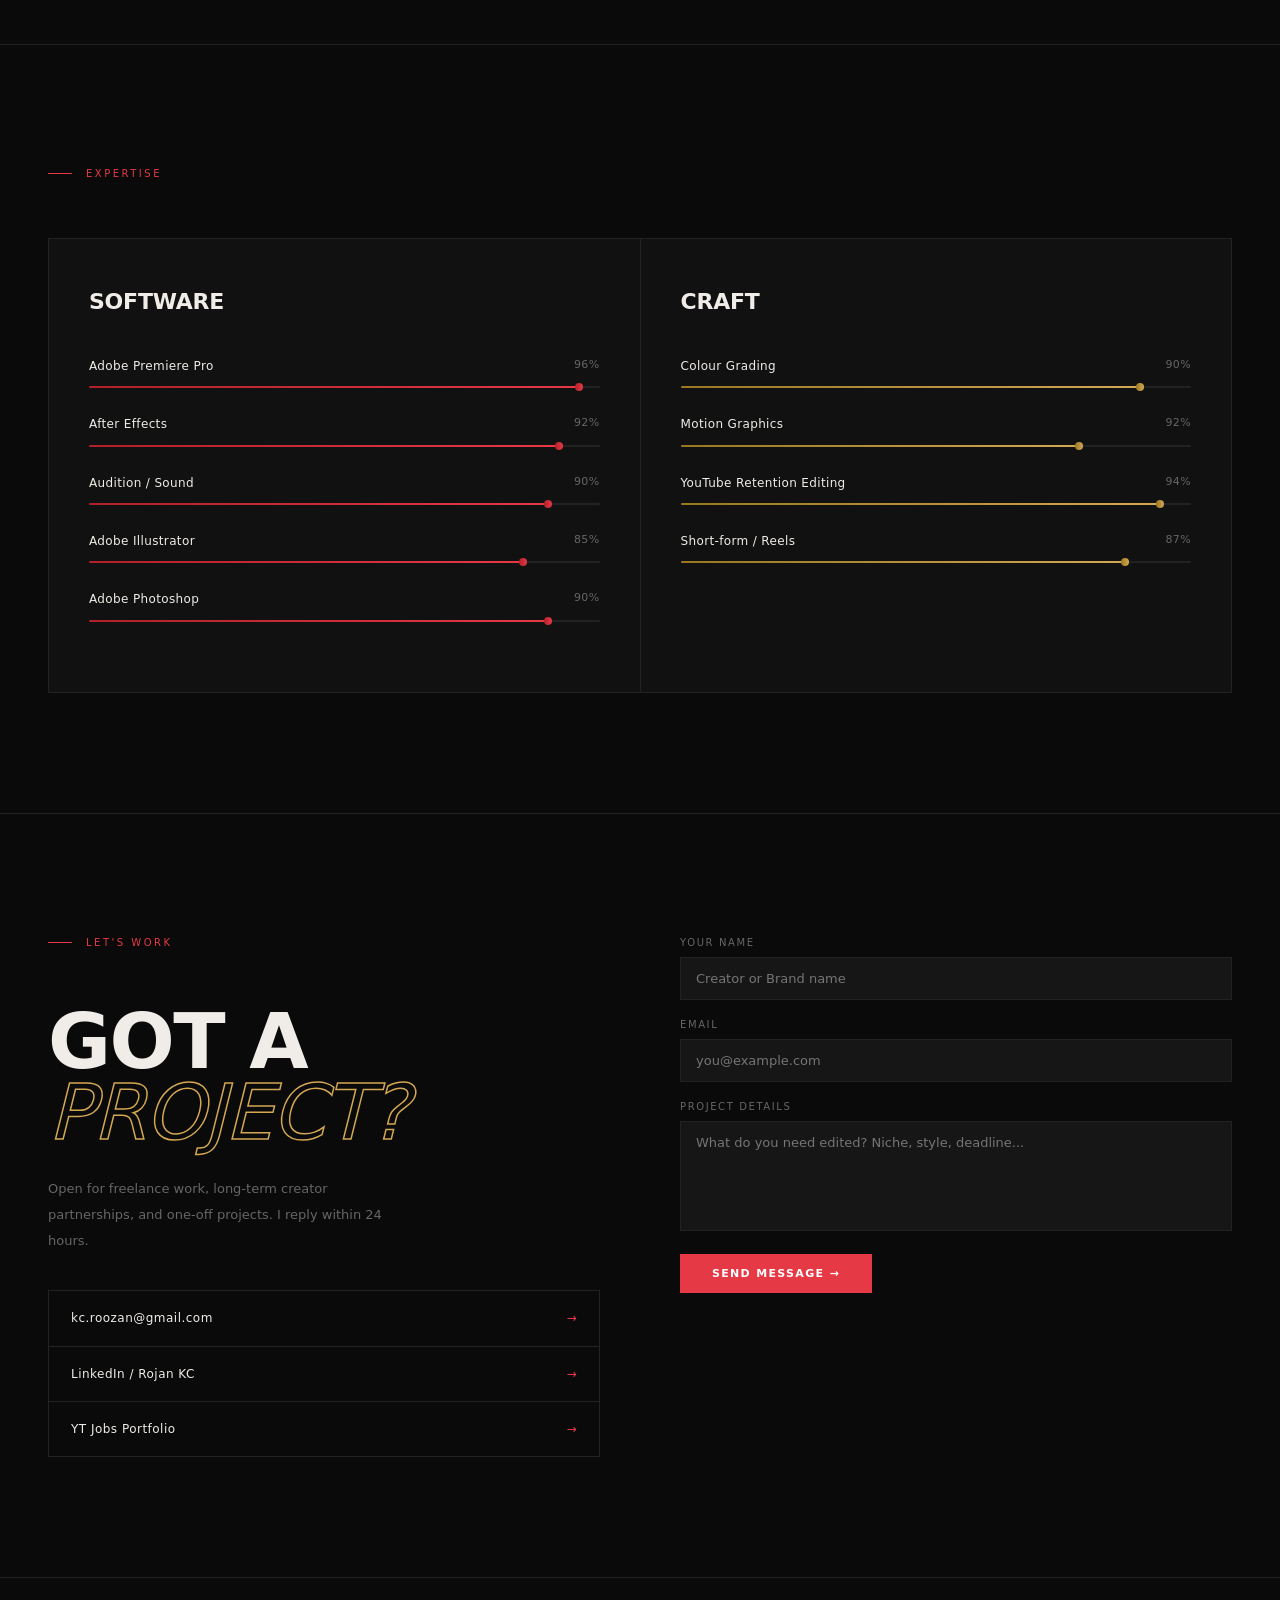
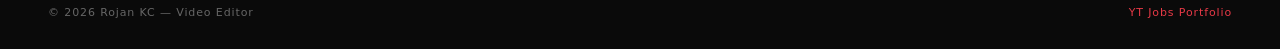
==== commit 5dcd748f: "Update index.html" ====
--- a/index.html
+++ b/index.html
@@ -108,7 +108,7 @@
   <div class="work-top reveal">
     <div>
       <div class="sec-label">Selected Work</div>
-      <h2 class="work-title">The <em>reel</em></h2>
+      <h2 class="work-title">SHOW <em>reel</em></h2>
     </div>
     <div class="filters">
       <button class="fb on" data-f="all">All</button>
@@ -189,7 +189,7 @@
       <h2 class="c-title">GOT A<br><em>project?</em></h2>
       <p class="c-desc">Open for freelance work, long-term creator partnerships, and one-off projects. I reply within 24 hours.</p>
       <div class="c-links">
-        <a href="mailto:your@email.com" class="c-link">your@email.com <span class="c-arr">→</span></a>
+        <a href="mailto:your@email.com" class="c-link">kc.roozan@gmail.com <span class="c-arr">→</span></a>
         <a href="https://www.linkedin.com/in/rojan-kc-128224247/" target="_blank" class="c-link">LinkedIn / Rojan KC <span class="c-arr">→</span></a>
         <a href="https://ytjobs.co/talent/profile/49706?r=2" target="_blank" class="c-link">YT Jobs Portfolio <span class="c-arr">→</span></a>
       </div>
--- a/styles.css
+++ b/styles.css
@@ -159,20 +159,70 @@
 .about-body{color:var(--dim);font-size:13px;line-height:2}
 .about-body p+p{margin-top:16px}
 .about-body strong{color:var(--ink);font-weight:600}
+
+/* ── STATS GRID — 5 items ── */
+/*
+  Layout: 2-2-1
+  Row 1: years | projects
+  Row 2: clients | views
+  Row 3: coffee (full width)
+*/
 .stats{
-  display:grid;grid-template-columns:1fr 1fr;
-  gap:1px;background:var(--border);border:1px solid var(--border);margin-bottom:24px;
+  display:grid;
+  grid-template-columns:1fr 1fr;
+  gap:1px;
+  background:var(--border);
+  border:1px solid var(--border);
+  margin-bottom:24px;
 }
 .stat{background:var(--s1);padding:28px 22px}
+
+/* Coffee stat spans both columns */
+.stat--wide{
+  grid-column:span 2;
+  display:flex;
+  align-items:center;
+  gap:24px;
+  padding:20px 22px;
+}
+.stat--wide .stat-n{font-size:36px}
+.stat--wide .stat-l{margin-top:0}
+
+/* Number display */
 .stat-n{
-  font-size:52px;font-weight:900;line-height:1;letter-spacing:-.03em;
-  display:flex;align-items:baseline;gap:2px;
-}
-.stat-n sub{font-size:.45em;color:var(--red);vertical-align:bottom;font-weight:400;margin-left:1px}
-.stat-l{font-size:10px;letter-spacing:.12em;text-transform:uppercase;color:var(--dim);margin-top:6px}
+  font-size:48px;font-weight:900;line-height:1;letter-spacing:-.03em;
+  display:flex;align-items:baseline;gap:0;
+  margin-bottom:2px;
+}
+
+/* Single suffix — red by default, gold variant */
+.stat-suffix{
+  font-size:.38em;
+  color:var(--red);
+  font-weight:400;
+  margin-left:2px;
+  line-height:1;
+  align-self:flex-end;
+  margin-bottom:.1em;
+}
+.stat-suffix--gold{color:var(--gold)}
+
 .stat-num{display:inline-block}
-@keyframes countUp{from{opacity:0;transform:translateY(12px)}to{opacity:1;transform:none}}
-.stat-num.animate{animation:countUp .5s ease forwards}
+.stat-l{
+  font-size:10px;letter-spacing:.12em;text-transform:uppercase;
+  color:var(--dim);margin-top:6px;
+}
+
+/* ── ELEGANT COUNTER ANIMATION ── */
+@keyframes countSlideUp{
+  from{opacity:0;transform:translateY(10px) scale(.96)}
+  to{opacity:1;transform:translateY(0) scale(1)}
+}
+.stat-num.counting{
+  display:inline-block;
+  animation:countSlideUp .4s cubic-bezier(.22,1,.36,1) forwards;
+}
+
 .avail-badge{
   display:inline-flex;align-items:center;gap:10px;
   border:1px solid var(--border);padding:11px 18px;
@@ -209,35 +259,22 @@
 }
 .fb:hover,.fb.on{background:var(--red);border-color:var(--red);color:#fff}
 
-/* ═══════════════════════════════════════
-   LONG-FORM GRID
-   Built as explicit rows in JS:
-   Row A (type ac): 01 big left + 02/03 stacked right
-   Row B (type b):  04 05 06 equal three
-   Row C (type ac): 07 big left + 08/09 stacked right
-   Row D (type b):  10 11 (remaining, fills left to right)
-═══════════════════════════════════════ */
+/* ── LONG-FORM GRID ── */
 .vgrid{
   display:flex;
   flex-direction:column;
   gap:14px;
 }
-
-/* Row wrapper — type ac: big + stack */
 .vc-row-ac{
   display:grid;
   grid-template-columns:2fr 1fr;
   gap:14px;
 }
-
-/* Stack column inside ac row */
 .vc-stack{
   display:flex;
   flex-direction:column;
   gap:14px;
 }
-
-/* Row wrapper — type b: three equal */
 .vc-row-b{
   display:grid;
   grid-template-columns:repeat(3,1fr);
@@ -251,33 +288,19 @@
   transition:transform .4s cubic-bezier(.2,0,.1,1);
 }
 .vc:hover{transform:translateY(-4px)}
-
-/* Big card keeps its aspect ratio */
-.vc.big{ aspect-ratio:16/9; }
-/* Med/sm in normal rows keep aspect ratio */
-.vc.med{ aspect-ratio:16/9; }
-.vc.sm { aspect-ratio:16/9; }
-
-/* Cards inside a stack flex-fill to match big card height */
-.vc-stack .vc{
-  flex:1;
-  aspect-ratio:unset;
-  min-height:0;
-}
-
-/* Thumbnail */
+.vc.big{aspect-ratio:16/9}
+.vc.med{aspect-ratio:16/9}
+.vc.sm{aspect-ratio:16/9}
+.vc-stack .vc{flex:1;aspect-ratio:unset;min-height:0}
+
 .vc-thumb{
   position:absolute;inset:0;
   background-size:cover;background-position:center top;
   transition:transform .7s cubic-bezier(.2,0,.1,1),filter .4s;
   filter:brightness(.72) saturate(.85);
 }
-.vc:hover .vc-thumb{
-  transform:scale(1.05);
-  filter:brightness(.5) saturate(1.1);
-}
-
-/* Gradient overlay */
+.vc:hover .vc-thumb{transform:scale(1.05);filter:brightness(.5) saturate(1.1)}
+
 .vc-overlay{
   position:absolute;inset:0;z-index:1;
   background:linear-gradient(
@@ -289,15 +312,11 @@
   );
 }
 
-/* Top: number + badge */
+/* Top bar — only badge, no number */
 .vc-top{
   position:absolute;top:0;left:0;right:0;
-  display:flex;align-items:center;justify-content:space-between;
+  display:flex;align-items:center;justify-content:flex-end;
   padding:14px 16px;z-index:3;
-}
-.vc-num{
-  font-size:10px;letter-spacing:.14em;
-  color:rgba(255,255,255,.3);font-weight:400;
 }
 .vc-ytbadge{
   display:flex;align-items:center;gap:5px;
@@ -309,7 +328,22 @@
   backdrop-filter:blur(6px);
 }
 
-/* Left red accent bar */
+/* Views badge — bottom right */
+.vc-views{
+  position:absolute;bottom:52px;right:16px;
+  z-index:3;
+  display:flex;align-items:center;gap:5px;
+  background:rgba(0,0,0,.6);
+  border:1px solid rgba(255,255,255,.08);
+  padding:4px 8px;border-radius:3px;
+  font-size:9px;letter-spacing:.08em;
+  color:rgba(255,255,255,.5);
+  backdrop-filter:blur(6px);
+  transition:color .2s;
+}
+.vc:hover .vc-views{color:rgba(255,255,255,.8)}
+.vc-views svg{opacity:.6}
+
 .vc-accent{
   position:absolute;left:0;top:0;bottom:0;width:2px;
   background:var(--red);
@@ -319,7 +353,6 @@
 }
 .vc:hover .vc-accent{transform:scaleY(1)}
 
-/* Play button */
 .vc-play{
   position:absolute;top:50%;left:50%;
   transform:translate(-50%,-50%) scale(.65);
@@ -335,7 +368,6 @@
   box-shadow:0 0 36px rgba(230,57,70,.5);
 }
 
-/* Bottom info */
 .vc-info{
   position:absolute;bottom:0;left:0;right:0;
   padding:14px 16px 16px;z-index:2;
@@ -355,47 +387,36 @@
 .vc.big .vc-title{font-size:17px}
 .vc-stack .vc .vc-title{font-size:12px}
 
-/* ═══════════════════════════════════════
-   SHORT-FORM — 5-col equal portrait shelf
-   gap:16px for breathing room
-═══════════════════════════════════════ */
+/* ── SHORT-FORM ── */
 #sfwrap{
   margin-top:36px;
   padding-top:32px;
   border-top:1px solid rgba(255,255,255,.06);
 }
-
 .sf-label{
   font-size:10px;letter-spacing:.22em;text-transform:uppercase;
   color:rgba(255,255,255,.22);margin-bottom:20px;
   display:flex;align-items:center;gap:12px;
 }
 .sf-label::before{content:'';width:18px;height:1px;background:rgba(255,255,255,.2)}
-
 .sfgrid{
   display:grid;
   grid-template-columns:repeat(5,1fr);
   gap:16px;
 }
-
 .svc{
   position:relative;overflow:hidden;cursor:pointer;
   aspect-ratio:9/16;background:#0d0d0d;border-radius:8px;
   transition:transform .4s cubic-bezier(.2,0,.1,1);
 }
 .svc:hover{transform:translateY(-5px)}
-
 .svc-video{
   position:absolute;inset:0;width:100%;height:100%;
   object-fit:cover;
   transition:transform .7s cubic-bezier(.2,0,.1,1),filter .4s;
   filter:brightness(.78);
 }
-.svc:hover .svc-video{
-  transform:scale(1.04);
-  filter:brightness(.5);
-}
-
+.svc:hover .svc-video{transform:scale(1.04);filter:brightness(.5)}
 .svc-overlay{
   position:absolute;inset:0;z-index:1;
   background:linear-gradient(
@@ -406,7 +427,6 @@
     rgba(0,0,0,.94) 100%
   );
 }
-
 .svc-top{
   position:absolute;top:0;left:0;right:0;
   display:flex;align-items:center;justify-content:space-between;
@@ -424,7 +444,6 @@
   color:rgba(255,255,255,.5);
   backdrop-filter:blur(6px);
 }
-
 .svc-accent{
   position:absolute;left:0;top:0;bottom:0;width:2px;
   background:var(--gold);
@@ -433,7 +452,6 @@
   z-index:3;
 }
 .svc:hover .svc-accent{transform:scaleY(1)}
-
 .svc-play{
   position:absolute;top:50%;left:50%;
   transform:translate(-50%,-50%) scale(.65);
@@ -448,7 +466,6 @@
   transform:translate(-50%,-50%) scale(1);
   box-shadow:0 0 28px rgba(230,57,70,.45);
 }
-
 .svc-info{
   position:absolute;bottom:0;left:0;right:0;
   padding:12px 12px 14px;z-index:2;
@@ -591,6 +608,8 @@
   .vc-stack .vc{aspect-ratio:16/9;flex:1}
   .vc-row-b{grid-template-columns:1fr 1fr}
   .sfgrid{grid-template-columns:repeat(3,1fr);gap:12px}
+  .stats{grid-template-columns:1fr 1fr}
+  .stat--wide{grid-column:span 2}
 }
 @media(max-width:600px){
   .vc-row-ac{grid-template-columns:1fr}
@@ -598,4 +617,6 @@
   .vc-stack .vc{aspect-ratio:16/9}
   .vc-row-b{grid-template-columns:1fr}
   .sfgrid{grid-template-columns:repeat(2,1fr);gap:10px}
-}
+  .stats{grid-template-columns:1fr 1fr}
+  .stat--wide{grid-column:span 2}
+}
